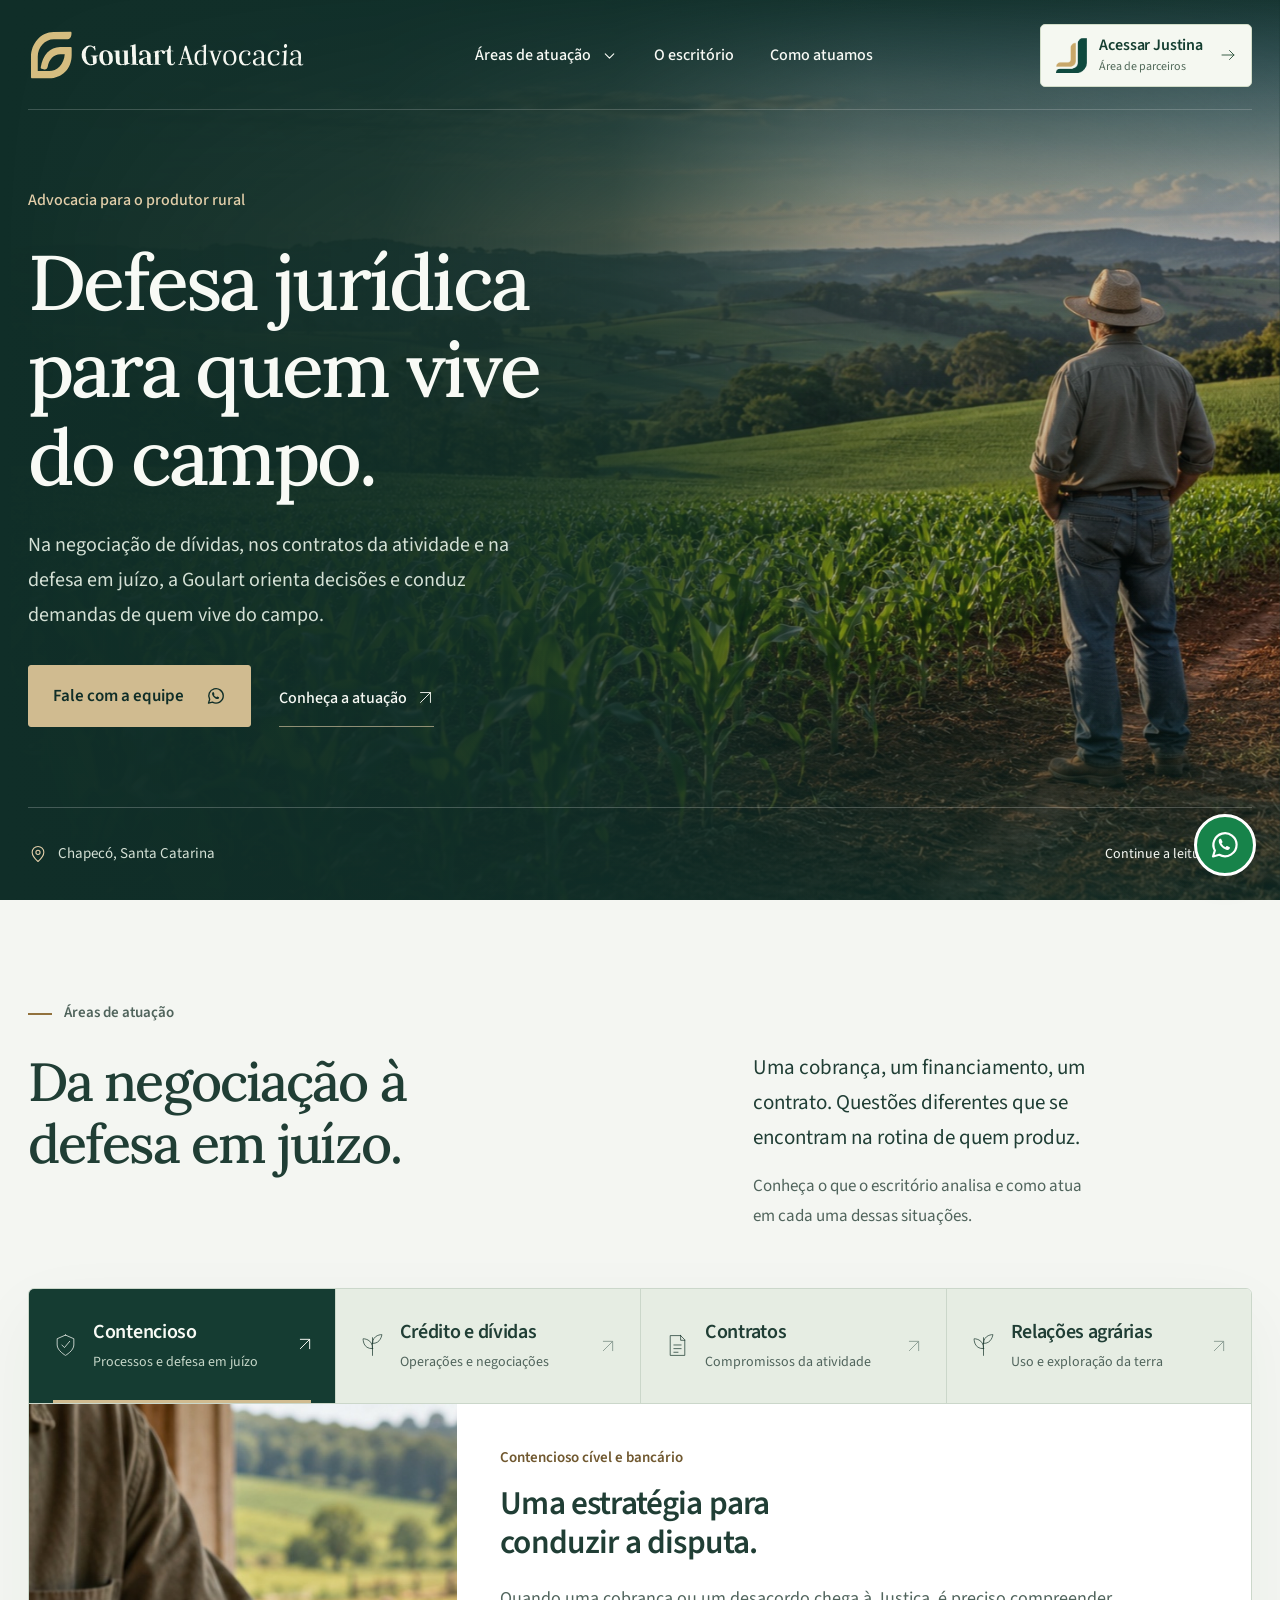
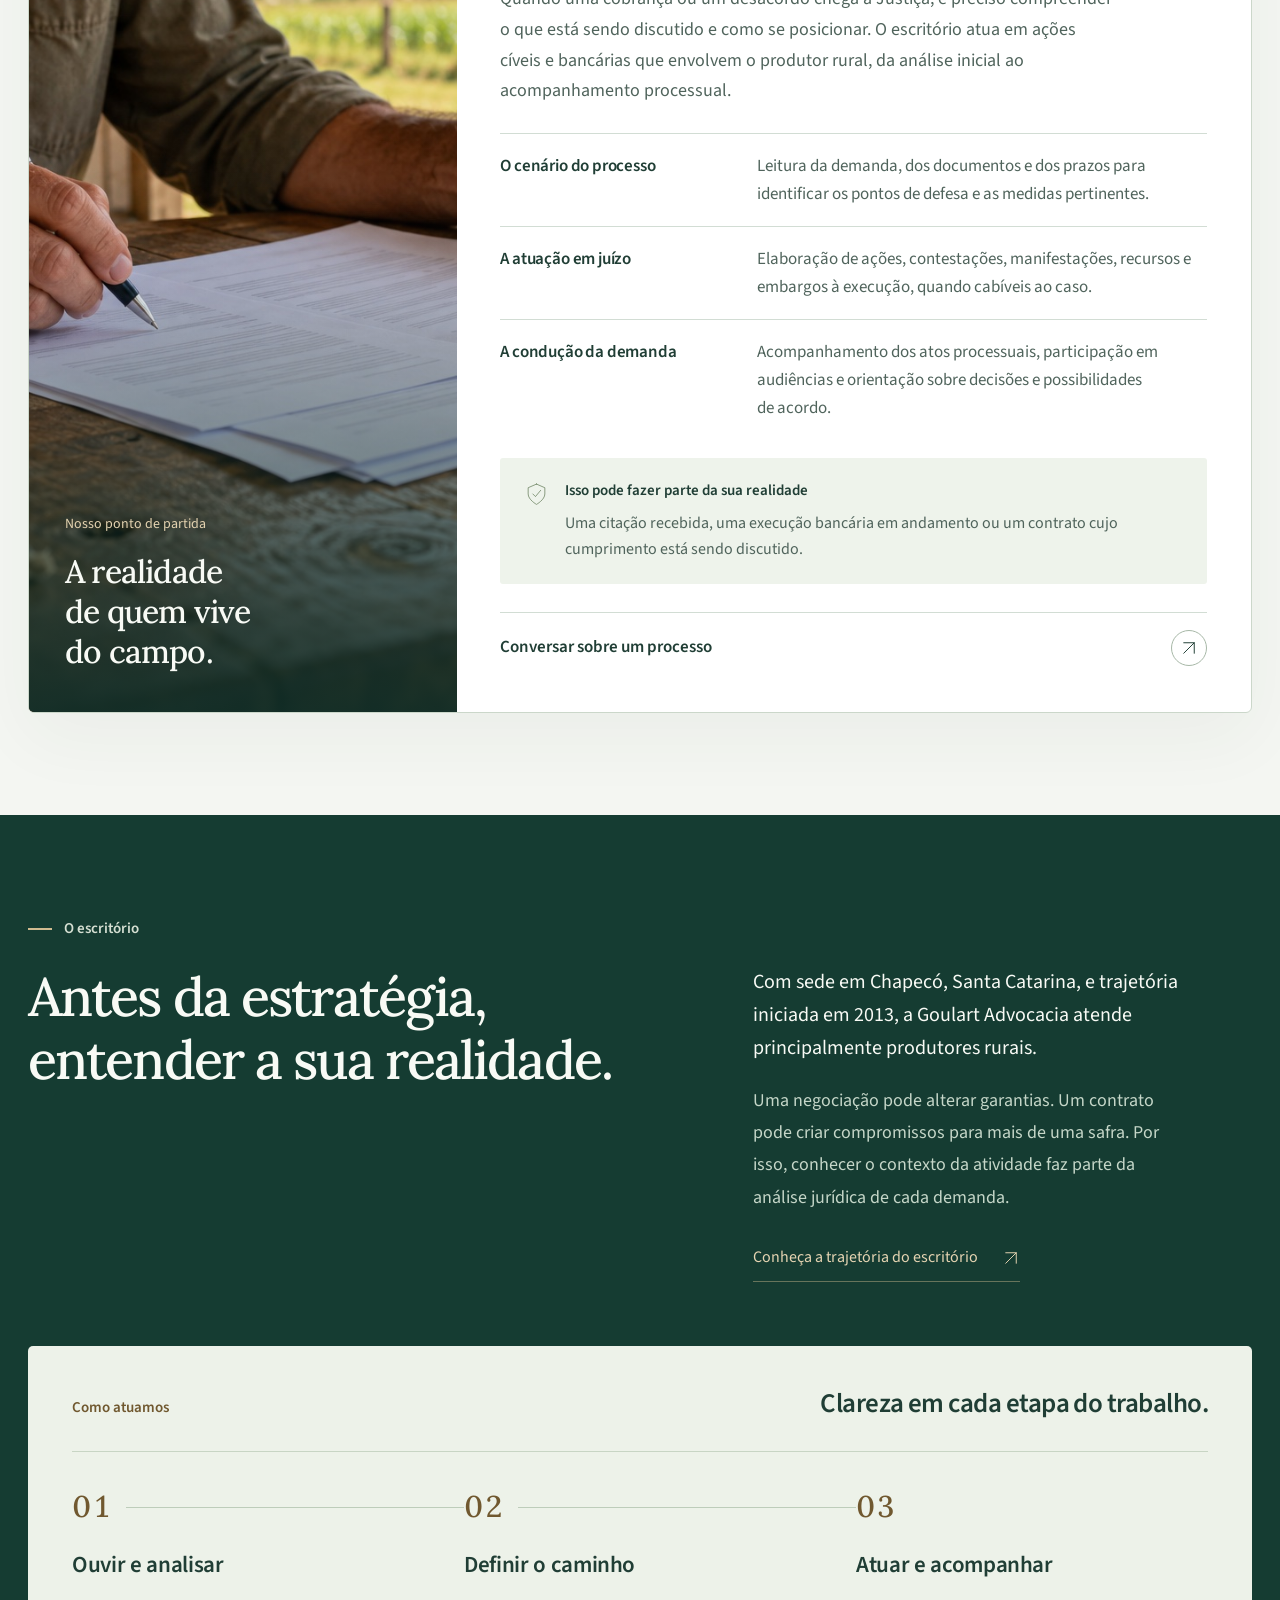
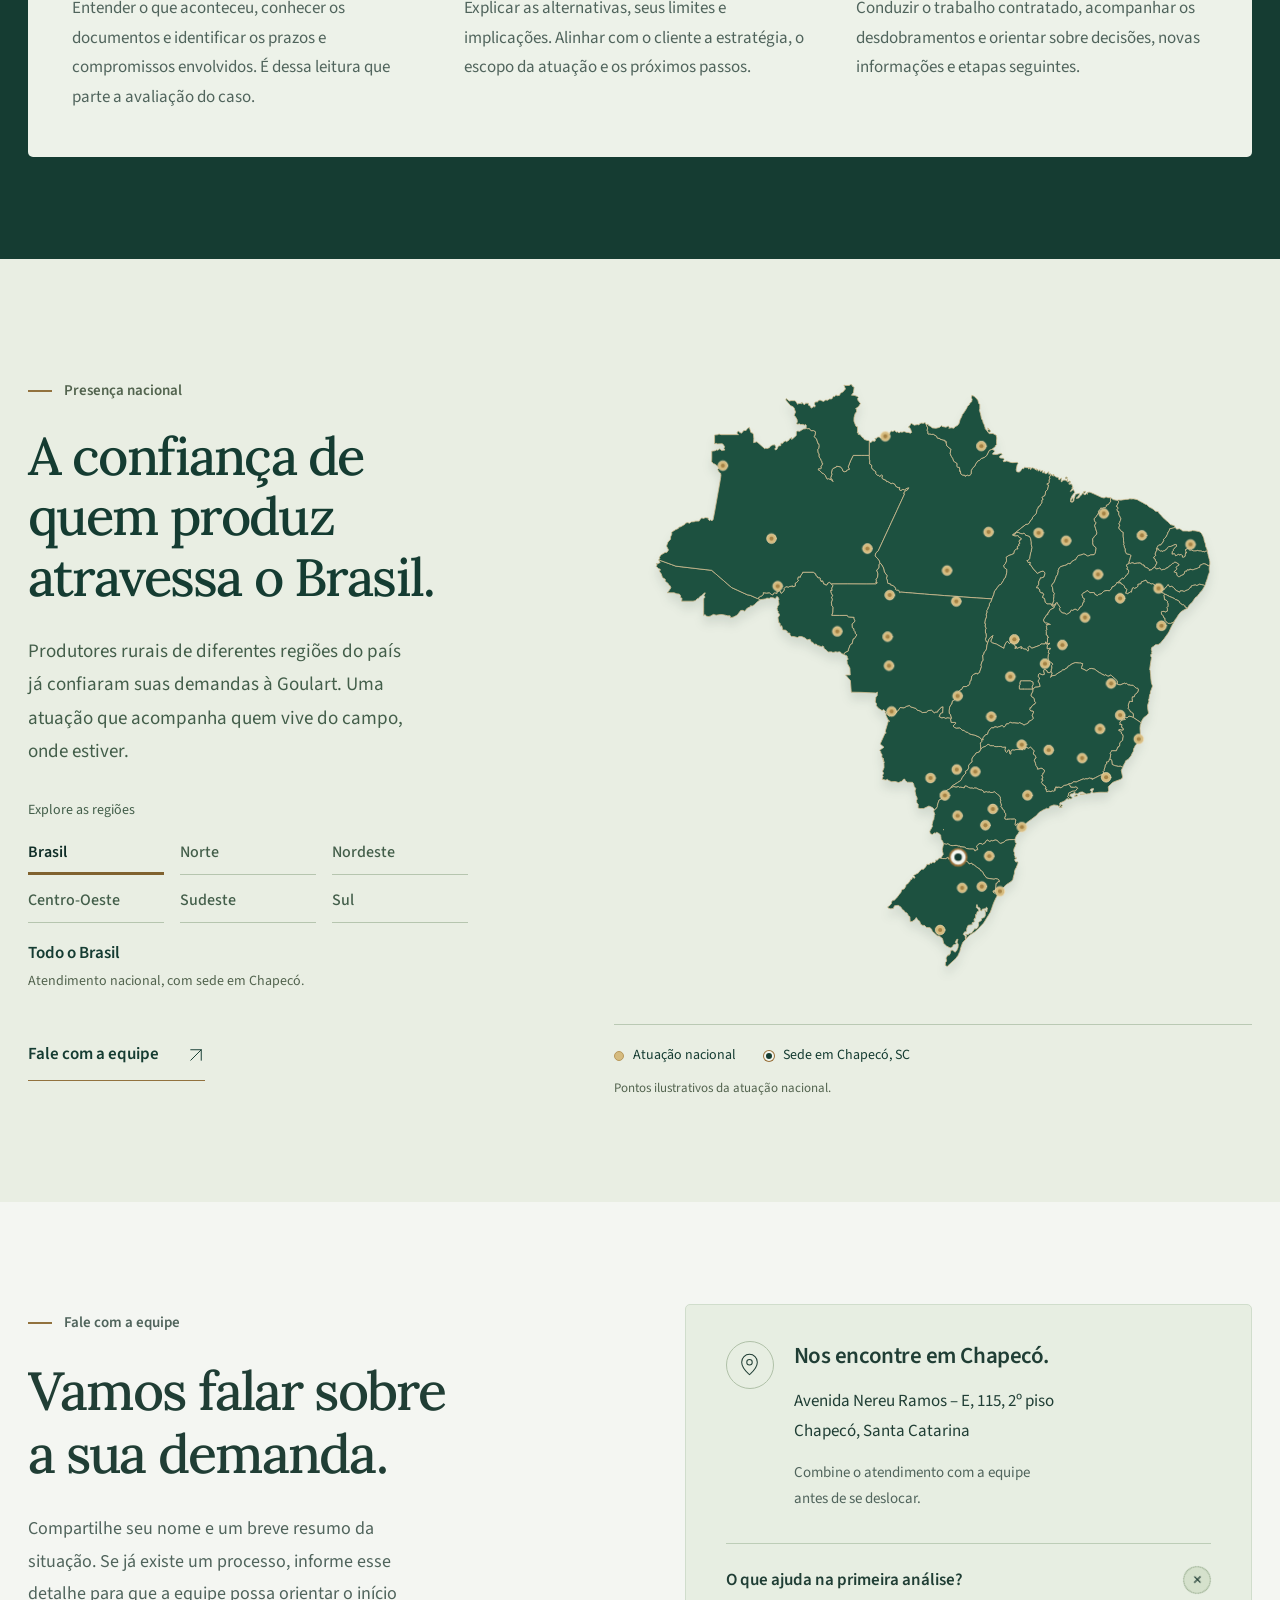
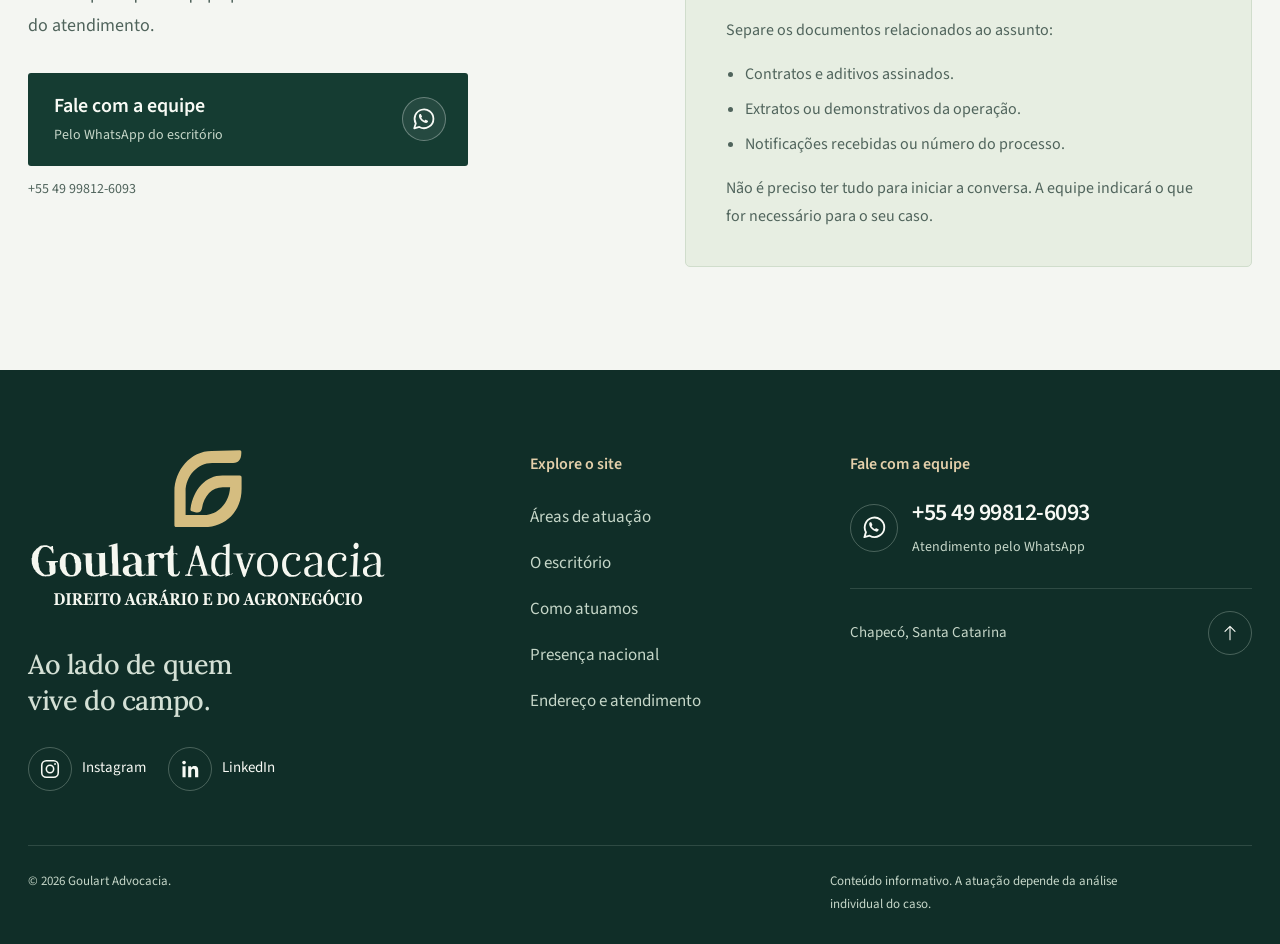
==== index.html @ af2ab2da "feat: add Goulart website, Justina access and national presence" ====
<!doctype html>
<html lang="pt-BR">
<head>
  <meta charset="UTF-8"><meta name="viewport" content="width=device-width, initial-scale=1">
  <meta name="theme-color" content="#153c32">
  <link rel="icon" type="image/svg+xml" href="assets/goulart/favicon.svg">
  <meta name="description" content="Goulart Advocacia para produtores rurais. Atuação em contencioso, crédito rural, negociações, contratos e relações agrárias. Chapecó, SC.">
  <title>Goulart | Advocacia para quem produz.</title>
  <link rel="preload" href="assets/fonts/lora-500.ttf" as="font" type="font/ttf" crossorigin>
  <link rel="preload" href="assets/fonts/source-sans-3-400.ttf" as="font" type="font/ttf" crossorigin>
  <link rel="stylesheet" href="styles.css?v=18">
  <noscript><style>
    .practice-navigation{display:none}.practice-workspace,.service-stage{display:block}.service-stage{min-height:0}.practice-visual{display:none}.service-panel[hidden]{display:block!important}.service-panel+.service-panel{border-top:1px solid #d2ddd4}.steps-track>span{transform:none}
    .header{position:absolute}.header-shell{flex-wrap:wrap;gap:14px}.menu-toggle,.nav-disclosure,.platform-access-desktop{display:none!important}.nav-fallback,.nav-platform-fallback{display:inline-flex!important}.header nav{display:flex!important;position:static!important;flex-direction:row!important;flex-wrap:wrap;gap:8px 22px;width:auto;padding:0!important;max-height:none!important;overflow:visible!important;background:transparent!important;color:inherit!important;box-shadow:none!important}.nav-services{border:0!important}.nav-services,.nav-link{width:auto!important}.nav-link,.nav-fallback,.nav-platform-fallback{min-height:36px!important;padding:6px 0!important;font-size:14px!important;border:0!important}.nav-practice,.platform-access-mobile{display:none!important}
    @media(max-width:1023px){.header nav{order:3;width:100%}.hero-content{padding-top:210px}}
  </style></noscript>
</head>
<body>
<div class="reading-progress" aria-hidden="true"></div>
<a class="skip-link" href="#conteudo">Ir para o conteúdo</a>
<svg class="svg-library" xmlns="http://www.w3.org/2000/svg" aria-hidden="true"><defs>
<symbol id="arrow" viewBox="0 0 24 24"><path d="M5 19 19 5M5 5h14v14"/></symbol>
<symbol id="leaf" viewBox="0 0 48 48"><path d="M24 43V9m0 21C5 31 6 11 6 11s19 0 18 19Zm0-10C40 21 42 3 42 3S24 3 24 20Z"/></symbol>
<symbol id="contract" viewBox="0 0 48 48"><path d="M30 5H10v38h28V13l-8-8Zm0 0v9h8M17 23h14M17 30h14M17 37h8"/></symbol>
<symbol id="shield" viewBox="0 0 48 48"><path d="m24 4 16 7v12c0 11-16 20-16 20S8 34 8 23V11l16-7Z"/><path d="m17 23 5 5 10-12"/></symbol>
<symbol id="instagram" viewBox="0 0 24 24"><rect x="3" y="3" width="18" height="18" rx="5" fill="none" stroke="currentColor" stroke-width="1.7"/><circle cx="12" cy="12" r="4" fill="none" stroke="currentColor" stroke-width="1.7"/><circle cx="17.5" cy="6.5" r="1" fill="currentColor" stroke="none"/></symbol>
<symbol id="linkedin" viewBox="0 0 24 24"><circle cx="5.5" cy="5" r="2" fill="currentColor" stroke="none"/><path fill="currentColor" stroke="none" d="M3.8 9h3.4v12H3.8ZM10 9h3.2v1.6c.8-1.2 1.9-1.9 3.7-1.9 3.3 0 4.1 2.1 4.1 5.1V21h-3.5v-6.4c0-1.6-.3-2.9-1.9-2.9-1.9 0-2.2 1.4-2.2 3V21H10Z"/></symbol>
<symbol id="whatsapp" viewBox="0 0 24 24"><path d="M20.7 11.7a8.7 8.7 0 0 1-13 7.6L3 20.6l1.4-4.5a8.7 8.7 0 1 1 16.3-4.4Z" fill="none" stroke="currentColor" stroke-width="1.65"/><path d="m8.1 7.4.7-.1c.2 0 .3.1.4.3l.9 1.9c.1.2.1.4-.1.6l-.6.7a6.6 6.6 0 0 0 3 2.8l.6-.7c.2-.2.4-.3.6-.2l1.9.9c.2.1.3.3.2.5-.2 1-.8 1.6-1.7 1.6-2.8-.1-6.6-3.6-6.7-6.5 0-.8.3-1.5.8-1.8Z" fill="currentColor" stroke="none"/></symbol>
</defs></svg>
<header class="header" id="site-header">
  <div class="header-shell">
    <a class="brand brand-navbar" href="#inicio" aria-label="Goulart Advocacia, início"><img class="brand-logo brand-logo-light" src="assets/goulart/logo-horizontal-clara.svg" alt="" width="1200" height="240" decoding="async"><img class="brand-logo brand-logo-dark" src="assets/goulart/logo-horizontal.svg" alt="" width="1200" height="240" decoding="async"></a>
    <nav id="navigation" aria-label="Menu principal">
      <div class="nav-services">
        <a class="nav-fallback" href="#atuacao">Áreas de atuação</a>
        <button class="nav-disclosure" type="button" aria-expanded="false" aria-controls="nav-practice" data-nav-section="atuacao">Áreas de atuação<svg aria-hidden="true" viewBox="0 0 20 20"><path d="m5 8 5 5 5-5"/></svg></button>
        <div class="nav-practice" id="nav-practice" hidden>
          <p class="nav-practice-intro">Qual assunto precisa de atenção?</p>
          <div class="nav-practice-links">
            <a href="#atuacao" data-nav-service="service-litigation"><svg aria-hidden="true"><use href="#shield"/></svg><span><strong>Contencioso</strong><small>Processos cíveis e bancários</small></span></a>
            <a href="#atuacao" data-nav-service="service-bank"><svg aria-hidden="true"><use href="#leaf"/></svg><span><strong>Crédito e dívidas</strong><small>Operações e negociações</small></span></a>
            <a href="#atuacao" data-nav-service="service-contracts"><svg aria-hidden="true"><use href="#contract"/></svg><span><strong>Contratos</strong><small>Compromissos da atividade</small></span></a>
            <a href="#atuacao" data-nav-service="service-land"><svg aria-hidden="true"><use href="#leaf"/></svg><span><strong>Relações agrárias</strong><small>Uso e exploração da terra</small></span></a>
          </div>
          <a class="nav-practice-all" href="#atuacao">Conheça o trabalho em cada área<svg aria-hidden="true"><use href="#arrow"/></svg></a>
        </div>
      </div>
      <a class="nav-link" href="#escritorio" data-nav-section="escritorio">O escritório</a>
      <a class="nav-link" href="#como-atuamos" data-nav-section="como-atuamos">Como atuamos</a>
      <a class="nav-platform-fallback" href="justina.html">Acessar Justina</a>
      <a class="platform-access platform-access-mobile" href="justina.html" aria-label="Acessar Justina, área de parceiros"><span class="justina-icon-viewport platform-icon" aria-hidden="true"><img src="assets/justina/icone.png" alt="" width="1254" height="1254" decoding="async"></span><span class="platform-label"><strong>Acessar Justina</strong><small>Área de parceiros</small></span><svg class="platform-arrow" aria-hidden="true" viewBox="0 0 24 24"><path d="M4 12h16m-6-6 6 6-6 6"/></svg></a>
    </nav>
    <a class="platform-access platform-access-desktop" href="justina.html" aria-label="Acessar Justina, área de parceiros"><span class="justina-icon-viewport platform-icon" aria-hidden="true"><img src="assets/justina/icone.png" alt="" width="1254" height="1254" decoding="async"></span><span class="platform-label"><strong>Acessar Justina</strong><small>Área de parceiros</small></span><svg class="platform-arrow" aria-hidden="true" viewBox="0 0 24 24"><path d="M4 12h16m-6-6 6 6-6 6"/></svg></a>
    <button class="menu-toggle" type="button" aria-label="Abrir menu" aria-expanded="false" aria-controls="navigation"><span class="menu-text">Menu</span><span class="menu-icon" aria-hidden="true"><i></i><i></i></span></button>
  </div>
  <button class="nav-backdrop" type="button" tabindex="-1" aria-label="Fechar menu" hidden></button>
</header>
<main id="conteudo">
<section class="hero" id="inicio" aria-labelledby="hero-title">
  <div class="hero-landscape">
    <img class="hero-rural-image" src="assets/produtor-rural-v1.jpg" alt="Imagem ilustrativa de um produtor diante da lavoura e das paisagens do campo" fetchpriority="high" width="1536" height="1024">
  </div>
  <div class="hero-content">
    <p class="hero-kicker">Advocacia para o produtor rural</p>
    <h1 id="hero-title"><span class="title-line"><span>Defesa jurídica</span></span>
      <span class="title-line"><span>para quem vive</span></span>
      <span class="title-line"><span>do campo.</span></span></h1>
    <p class="hero-lead">Na negociação de dívidas, nos contratos da atividade e na defesa em juízo, a Goulart orienta decisões e conduz demandas de quem vive do campo.</p>
    <div class="hero-actions">
      <a class="hero-primary" href="https://wa.me/5549998126093" target="_blank" rel="noopener noreferrer" data-whatsapp>Fale com a equipe<svg aria-hidden="true"><use href="#whatsapp"/></svg></a>
      <a class="hero-secondary" href="#atuacao">Conheça a atuação<svg aria-hidden="true"><use href="#arrow"/></svg></a>
    </div>
  </div>
  <div class="hero-footer">
    <p class="hero-location"><svg aria-hidden="true" viewBox="0 0 24 24"><path d="M19 10c0 5-7 11-7 11S5 15 5 10a7 7 0 1 1 14 0Z"/><circle cx="12" cy="10" r="2.5"/></svg>Chapecó, Santa Catarina</p>
    <a class="hero-explore" href="#atuacao"><span>Continue a leitura</span><svg aria-hidden="true" viewBox="0 0 24 24"><path d="M12 4v16m-6-6 6 6 6-6"/></svg></a>
  </div>
</section>
<section class="practice section" id="atuacao" aria-labelledby="practice-title">
  <div class="practice-heading">
    <div><p class="section-label">Áreas de atuação</p><h2 id="practice-title" tabindex="-1">Da negociação à defesa em juízo.</h2></div>
    <div class="practice-summary"><p>Uma cobrança, um financiamento, um contrato. Questões diferentes que se encontram na rotina de quem produz.</p><p>Conheça o que o escritório analisa e como atua em cada uma dessas situações.</p></div>
  </div>
  <div class="practice-dossier">
    <div class="practice-navigation" role="group" aria-label="Escolha uma área de atuação">
      <button type="button" class="practice-option is-active" data-panel="service-litigation" aria-controls="service-litigation" aria-pressed="true"><svg aria-hidden="true"><use href="#shield"/></svg><span><strong>Contencioso</strong><small>Processos e defesa em juízo</small></span><svg class="practice-option-arrow" aria-hidden="true"><use href="#arrow"/></svg></button>
      <button type="button" class="practice-option" data-panel="service-bank" aria-controls="service-bank" aria-pressed="false"><svg aria-hidden="true"><use href="#leaf"/></svg><span><strong>Crédito e dívidas</strong><small>Operações e negociações</small></span><svg class="practice-option-arrow" aria-hidden="true"><use href="#arrow"/></svg></button>
      <button type="button" class="practice-option" data-panel="service-contracts" aria-controls="service-contracts" aria-pressed="false"><svg aria-hidden="true"><use href="#contract"/></svg><span><strong>Contratos</strong><small>Compromissos da atividade</small></span><svg class="practice-option-arrow" aria-hidden="true"><use href="#arrow"/></svg></button>
      <button type="button" class="practice-option" data-panel="service-land" aria-controls="service-land" aria-pressed="false"><svg aria-hidden="true"><use href="#leaf"/></svg><span><strong>Relações agrárias</strong><small>Uso e exploração da terra</small></span><svg class="practice-option-arrow" aria-hidden="true"><use href="#arrow"/></svg></button>
    </div>
    <div class="practice-workspace">
      <figure class="practice-visual">
        <img src="assets/documentos-no-campo-v1.jpg" alt="Cena ilustrativa de um produtor analisando documentos à mesa de uma propriedade rural" loading="lazy" decoding="async" width="1536" height="1024">
        <figcaption><span>Nosso ponto de partida</span><p>A realidade de quem vive do campo.</p></figcaption>
      </figure>
      <div class="service-stage">
        <p class="sr-only" id="service-status" role="status" aria-live="polite" aria-atomic="true"></p>
        <article class="service-panel" id="service-litigation" aria-labelledby="litigation-heading">
          <div class="service-body">
            <p class="service-tag">Contencioso cível e bancário</p>
            <h3 id="litigation-heading">Uma estratégia para conduzir a disputa.</h3>
            <p class="service-intro">Quando uma cobrança ou um desacordo chega à Justiça, é preciso compreender o que está sendo discutido e como se posicionar. O escritório atua em ações cíveis e bancárias que envolvem o produtor rural, da análise inicial ao acompanhamento processual.</p>
            <dl class="service-actions">
              <div><dt>O cenário do processo</dt><dd>Leitura da demanda, dos documentos e dos prazos para identificar os pontos de defesa e as medidas pertinentes.</dd></div>
              <div><dt>A atuação em juízo</dt><dd>Elaboração de ações, contestações, manifestações, recursos e embargos à execução, quando cabíveis ao caso.</dd></div>
              <div><dt>A condução da demanda</dt><dd>Acompanhamento dos atos processuais, participação em audiências e orientação sobre decisões e possibilidades de acordo.</dd></div>
            </dl>
            <aside class="service-example"><svg aria-hidden="true"><use href="#shield"/></svg><div><h4>Isso pode fazer parte da sua realidade</h4><p>Uma citação recebida, uma execução bancária em andamento ou um contrato cujo cumprimento está sendo discutido.</p></div></aside>
            <a class="service-contact" href="#contato" data-subject="Contencioso cível e bancário"><span>Conversar sobre um processo</span><svg aria-hidden="true"><use href="#arrow"/></svg></a>
          </div>
        </article>
        <article class="service-panel" id="service-bank" aria-labelledby="bank-heading" hidden>
          <div class="service-body">
            <p class="service-tag">Crédito rural e negociações</p>
            <h3 id="bank-heading">Entender a dívida antes de assumir novos compromissos.</h3>
            <p class="service-intro">Um novo prazo ou uma nova parcela não dizem tudo sobre uma negociação. A análise de financiamentos e operações bancárias considera o contrato, os encargos, as garantias e as obrigações que continuam ou passam a existir.</p>
            <dl class="service-actions">
              <div><dt>Leitura da operação</dt><dd>Exame de contratos, aditivos, extratos e demonstrativos para compreender a origem e a evolução do compromisso.</dd></div>
              <div><dt>Condições de negociação</dt><dd>Avaliação jurídica de propostas, vencimentos, encargos e garantias antes da formalização de uma renegociação.</dd></div>
              <div><dt>Caminhos possíveis</dt><dd>Orientação sobre medidas extrajudiciais ou judiciais pertinentes, conforme as características da operação e os documentos apresentados.</dd></div>
            </dl>
            <aside class="service-example"><svg aria-hidden="true"><use href="#leaf"/></svg><div><h4>Isso pode fazer parte da sua realidade</h4><p>Um financiamento que se aproxima do vencimento ou uma proposta do banco que altera parcelas, garantias e obrigações.</p></div></aside>
            <a class="service-contact" href="#contato" data-subject="Crédito rural e negociações"><span>Conversar sobre crédito e dívidas</span><svg aria-hidden="true"><use href="#arrow"/></svg></a>
          </div>
        </article>
        <article class="service-panel" id="service-contracts" aria-labelledby="contracts-heading" hidden>
          <div class="service-body">
            <p class="service-tag">Contratos da atividade rural</p>
            <h3 id="contracts-heading">O que foi combinado precisa estar claro no papel.</h3>
            <p class="service-intro">Prazos, pagamentos e responsabilidades acompanham a atividade muito depois da assinatura. O escritório elabora e revisa contratos, apoia a negociação de condições e analisa divergências no cumprimento do que foi acordado.</p>
            <dl class="service-actions">
              <div><dt>Antes da assinatura</dt><dd>Elaboração ou revisão das cláusulas para esclarecer obrigações, condições de pagamento, garantias e consequências do descumprimento.</dd></div>
              <div><dt>Durante a relação</dt><dd>Análise de propostas de alteração e preparação de aditivos para registrar mudanças nos compromissos entre as partes.</dd></div>
              <div><dt>Quando há divergências</dt><dd>Exame do instrumento e dos registros do negócio para orientar a negociação ou a condução de um conflito contratual.</dd></div>
            </dl>
            <aside class="service-example"><svg aria-hidden="true"><use href="#contract"/></svg><div><h4>Isso pode fazer parte da sua realidade</h4><p>Um contrato a renovar, uma condição de pagamento a alterar ou um acordo que não está sendo cumprido.</p></div></aside>
            <a class="service-contact" href="#contato" data-subject="Contratos da atividade rural"><span>Conversar sobre um contrato</span><svg aria-hidden="true"><use href="#arrow"/></svg></a>
          </div>
        </article>
        <article class="service-panel" id="service-land" aria-labelledby="land-heading" hidden>
          <div class="service-body">
            <p class="service-tag">Relações agrárias</p>
            <h3 id="land-heading">Atenção ao que envolve o uso da terra.</h3>
            <p class="service-intro">As relações de uso e exploração de uma área rural envolvem mais do que a ocupação do espaço. É preciso compreender os instrumentos existentes, as responsabilidades de cada parte e as condições que organizam a continuidade ou o encerramento do acordo.</p>
            <dl class="service-actions">
              <div><dt>Os termos da relação</dt><dd>Análise dos instrumentos e documentos que definem o uso da área, os pagamentos e os compromissos assumidos.</dd></div>
              <div><dt>Renovação e mudanças</dt><dd>Orientação sobre prazos e condições ao avaliar a continuidade da relação ou a formalização de novos ajustes.</dd></div>
              <div><dt>Os pontos de conflito</dt><dd>Exame de divergências entre as partes e dos caminhos jurídicos relacionados ao cumprimento das obrigações.</dd></div>
            </dl>
            <aside class="service-example"><svg aria-hidden="true"><use href="#leaf"/></svg><div><h4>Isso pode fazer parte da sua realidade</h4><p>Uma dúvida sobre o uso da propriedade ou uma divergência nas condições de um acordo ligado à exploração da terra.</p></div></aside>
            <a class="service-contact" href="#contato" data-subject="Relações agrárias"><span>Conversar sobre uma relação agrária</span><svg aria-hidden="true"><use href="#arrow"/></svg></a>
          </div>
        </article>
      </div>
    </div>
  </div>
</section>
<section class="office section" id="escritorio" aria-labelledby="office-title">
  <div class="office-heading">
    <div class="office-identity"><p class="section-label">O escritório</p><h2 id="office-title">Antes da estratégia, entender a sua realidade.</h2></div>
    <div class="office-introduction"><p>Com sede em Chapecó, Santa Catarina, e trajetória iniciada em 2013, a Goulart Advocacia atende principalmente produtores rurais.</p><p>Uma negociação pode alterar garantias. Um contrato pode criar compromissos para mais de uma safra. Por isso, conhecer o contexto da atividade faz parte da análise jurídica de cada demanda.</p><a class="office-profile" href="https://www.linkedin.com/company/goulartadvocacia" target="_blank" rel="noopener noreferrer">Conheça a trajetória do escritório <svg aria-hidden="true"><use href="#arrow"/></svg></a></div>
  </div>
  <div class="office-process" id="como-atuamos" aria-labelledby="process-title">
    <div class="process-heading"><p>Como atuamos</p><h3 id="process-title">Clareza em cada etapa do trabalho.</h3></div>
    <div class="steps"><span class="steps-track" aria-hidden="true"><span></span></span>
      <ol class="process-list">
        <li><span class="step-number" aria-hidden="true">01</span><div><h4>Ouvir e analisar</h4><p>Entender o que aconteceu, conhecer os documentos e identificar os prazos e compromissos envolvidos. É dessa leitura que parte a avaliação do caso.</p></div></li>
        <li><span class="step-number" aria-hidden="true">02</span><div><h4>Definir o caminho</h4><p>Explicar as alternativas, seus limites e implicações. Alinhar com o cliente a estratégia, o escopo da atuação e os próximos passos.</p></div></li>
        <li><span class="step-number" aria-hidden="true">03</span><div><h4>Atuar e acompanhar</h4><p>Conduzir o trabalho contratado, acompanhar os desdobramentos e orientar sobre decisões, novas informações e etapas seguintes.</p></div></li>
      </ol>
    </div>
  </div>
</section>
<section class="reach section" id="presenca" aria-labelledby="reach-title">
  <div class="reach-layout">
    <div class="reach-copy">
      <p class="section-label">Presença nacional</p>
      <h2 id="reach-title">A confiança de quem produz atravessa o Brasil.</h2>
      <p class="reach-lead">Produtores rurais de diferentes regiões do país já confiaram suas demandas à Goulart. Uma atuação que acompanha quem vive do campo, onde estiver.</p>
      <div class="reach-explorer" hidden>
        <p class="reach-explorer-label">Explore as regiões</p>
        <div class="reach-controls" role="group" aria-label="Destacar uma região do Brasil">
          <button type="button" data-reach-region="brasil" aria-pressed="true" aria-controls="reach-map">Brasil</button>
          <button type="button" data-reach-region="norte" aria-pressed="false" aria-controls="reach-map">Norte</button>
          <button type="button" data-reach-region="nordeste" aria-pressed="false" aria-controls="reach-map">Nordeste</button>
          <button type="button" data-reach-region="centro-oeste" aria-pressed="false" aria-controls="reach-map">Centro-Oeste</button>
          <button type="button" data-reach-region="sudeste" aria-pressed="false" aria-controls="reach-map">Sudeste</button>
          <button type="button" data-reach-region="sul" aria-pressed="false" aria-controls="reach-map">Sul</button>
        </div>
        <p class="reach-selection" aria-live="polite" aria-atomic="true"><strong data-reach-name>Todo o Brasil</strong><span data-reach-detail>Atendimento nacional, com sede em Chapecó.</span></p>
      </div>
      <a class="reach-contact" href="#contato">Fale com a equipe<svg aria-hidden="true"><use href="#arrow"/></svg></a>
    </div>
    <figure class="reach-figure">
      <div class="reach-map-stage">
      <svg class="reach-map" id="reach-map" viewBox="0 0 680 700" role="img" aria-labelledby="reach-map-title reach-map-description" xmlns="http://www.w3.org/2000/svg">
        <title id="reach-map-title">Atuação nacional da Goulart Advocacia</title>
        <desc id="reach-map-description">Mapa do Brasil com divisões estaduais, pontos ilustrativos da abrangência nacional e destaque para a sede em Chapecó, Santa Catarina.</desc>
        <!-- Limites simplificados: API de Malhas Geográficas do IBGE. Pontos ilustrativos, sem dados de clientes. -->
        <g class="reach-territory">
        <g class="reach-region" data-map-region="norte">
          <path class="reach-state" data-state="RO" pathLength="1" d="M219.13,302.87 L221.23,303.44 L222.19,302.75 L223.69,303.56 L223.68,305.03 L227.12,307.85 L228.18,309.19 L231.76,308.92 L233.41,309.63 L236.74,308.71 L237.56,309.33 L240.35,308.87 L241.7,309.52 L242.29,310.59 L244.86,311.76 L246.02,309.88 L249.7,308.07 L249.95,305.96 L250.53,305.02 L251.51,302.23 L252.78,300.53 L253.78,300.41 L255.11,295.14 L256.33,294.84 L258.87,290.86 L257.25,289.38 L257.05,287.41 L255.86,286.06 L255.78,284.29 L254.06,283.23 L253.87,279.18 L256.53,276.74 L256.79,275.43 L255.85,273.91 L255.89,272.11 L249.65,271.67 L248.62,270.08 L240.47,270.11 L234.02,270.04 L232.19,270.02 L233.3,266.65 L233.53,261.34 L232.15,259.61 L231.67,255.85 L232.35,254.92 L232.83,252.79 L231.83,250.6 L233.3,249.26 L231.72,246.65 L231.2,244.63 L231.02,243.56 L232.51,243.43 L232.11,241.05 L233.42,238.42 L231.7,236.57 L229.74,234.88 L227.88,235.57 L226.88,237.55 L225.57,237.7 L224.95,236.59 L223.54,236.62 L222.58,233.4 L221.37,233.18 L221.06,234.14 L219.91,231.92 L219.99,230.48 L218.41,229.58 L217.61,230.26 L216.96,228.73 L215.55,227.9 L214.99,225.82 L212.37,224.04 L201,224.05 L200.99,224.86 L199.08,227.57 L198.44,229.48 L197.24,228.8 L196.14,229.45 L195.7,231.69 L196.45,232.92 L194.76,234.97 L193.14,235.72 L193.16,238.8 L190.61,239.59 L190.42,238.56 L186.58,239.46 L186.09,239.89 L183.13,239.42 L181.14,241.54 L181.44,243 L179.43,245.78 L178.08,246.46 L177.04,243.9 L176.16,243.66 L174.31,244.82 L173.6,244.4 L173.72,246.64 L171.38,245.95 L170,246.53 L169.24,248.23 L167.81,247.73 L165.62,245.95 L162.56,246.27 L159.01,245.85 L159.26,247.28 L157.63,249.31 L155.99,249.79 L152.97,252.13 L155.73,253.35 L161.96,252.38 L162.88,251.63 L165.44,251.99 L166.89,251.13 L169.63,251.3 L171.89,252.34 L173.55,249.86 L174.86,250.63 L175.88,252.86 L175.22,254.06 L175.88,258.28 L174.33,260.64 L174.49,261.48 L173.76,262.27 L174.13,264.72 L175.06,265.62 L174.77,267.19 L176.08,268.26 L176.45,269.99 L174.76,272.49 L175.64,277.94 L177.04,278.38 L177.15,281.75 L178.87,281.11 L179.8,285.57 L182.65,285.77 L184.78,287.2 L184.56,288.28 L186.34,288.93 L187.57,289.04 L187.57,290.9 L189.18,292.49 L191.76,292.62 L195.85,293.77 L196.99,292.5 L200.04,292.59 L203.77,294.3 L205.85,296.12 L208.99,295.41 L210.25,298.55 L211.98,298.85 L213.45,300.96 L215.47,300.56 L216.19,301.67 L219.13,302.87Z"/>
          <path class="reach-state" data-state="AC" pathLength="1" d="M148.08,249.96 L145.21,248.68 L145.2,248.68 L142.32,248.2 L135.4,245.02 L131.73,243.34 L125.3,240.39 L121.17,236.81 L116.78,233 L113.29,229.99 L107.91,225.34 L104.09,222.05 L97.16,221.25 L88.53,220.25 L84.11,219.73 L75.62,218.74 L72.24,218.34 L65.99,217.6 L61.24,215.86 L48.62,211.26 L47.66,210.91 L49.21,213.71 L46.53,215.02 L45.17,214.68 L45.89,216.28 L44.92,217.82 L47.36,220.12 L49.29,220.93 L49.13,222.47 L48.18,222.3 L48.76,223.94 L50.21,225.31 L51.65,229.67 L54.73,231.65 L54.55,233.58 L57.81,236.15 L58.89,238.22 L59.81,238.42 L60.63,240.69 L58.22,244.28 L56.54,245.92 L63.96,245.92 L66.99,247.14 L69.67,247.4 L70.99,249.15 L70.72,251.01 L72.49,251.81 L72.08,254.91 L84.17,254.91 L86.68,254.4 L88.69,252.28 L89.89,252.14 L91.84,249.79 L92.88,249.45 L96.34,246.24 L97.31,246.08 L95.91,248.9 L97.02,250.56 L95.57,252.35 L95.57,256.13 L95.58,261.42 L95.57,265.71 L95.57,270.23 L96.94,269.23 L98.52,270.81 L100.37,271.29 L102.5,270.89 L105.92,269.02 L108.9,269.84 L113.6,269.11 L116.48,269.31 L121.31,270.56 L123.77,270.52 L124.26,272.47 L126.87,271.94 L129.2,270.85 L131.44,269.58 L135.01,264.84 L137.09,264.72 L139.5,265.64 L141.56,262.71 L145.43,260.69 L145.35,259.79 L147.43,260.11 L150.07,258.43 L151.64,256.62 L155.73,253.35 L152.97,252.13 L148.08,249.96Z"/>
          <path class="reach-state" data-state="AM" pathLength="1" d="M283.45,214.43 L282.94,211.98 L280.62,209.01 L279.12,207.83 L278.41,205.9 L279.23,203.4 L281.65,201.26 L287.77,188.01 L295.46,171.4 L301.39,158.66 L302.03,157.21 L303.59,153.75 L304.23,152.39 L309.74,140.53 L308.8,140.15 L309.93,137.85 L312.73,136.41 L314.31,134.05 L312.35,134.5 L309.56,136.3 L307.86,135.75 L306.97,136.31 L305.57,136.85 L304.33,136.27 L304.53,133.82 L302.86,133.89 L300.3,132.41 L299.49,130.37 L296.84,129.08 L295.41,129.68 L291.87,127.33 L290.57,127.55 L290.01,126.16 L286.28,124.56 L285.69,123.57 L286.19,121.16 L285.17,120.06 L283.32,122.09 L281.79,120.55 L280.9,120.81 L279.21,119.01 L279.13,116.96 L275.67,114.33 L274.6,112.75 L274.76,110.17 L272.57,108.75 L272.66,104.69 L272.19,103.68 L272.18,99.55 L266.64,99.55 L264.08,99.55 L254.97,99.55 L252.12,105.35 L249.61,111.81 L250.85,114.34 L248.05,115.28 L247.47,116.62 L245.47,116.89 L244.07,116.3 L243.27,113.92 L241.48,111.77 L237.12,111.05 L236.96,111.98 L233.58,113.38 L232.42,114.88 L231.73,118.25 L232.31,119.52 L231.01,123.12 L231.16,124.53 L232.37,125.11 L233.33,127.3 L231.37,125.33 L228.46,124.32 L227.83,124.62 L226.98,124.54 L225.16,120.72 L223.53,119.14 L221.52,118.22 L219.46,115.88 L217.74,114.95 L218.09,113.78 L220.04,114.1 L221.1,113.04 L220.62,111.72 L222.58,108.37 L221.68,107.98 L221.78,106.09 L220.6,104.97 L220.51,103.56 L219.26,102.39 L218.6,100.39 L218.7,97.81 L217.61,96.83 L217.31,93.35 L218.45,91.82 L218.75,89.08 L218.32,87.15 L217.57,87.19 L215.78,81.85 L214.33,80.48 L213.29,79.55 L214.45,77.91 L214.83,74.38 L212.79,73.14 L210,73.17 L208.29,70.96 L206.19,71.06 L204.75,70.19 L204.37,71.17 L201.89,71.39 L197.86,73.87 L195.66,73.52 L194.36,74.43 L194.31,78.27 L190.38,81.89 L189.27,82.51 L189.31,80.52 L186.96,82.18 L186.4,83.37 L183.79,84.98 L182.9,84.26 L180.96,84.97 L179.9,86.72 L177.9,86.57 L177.75,89.2 L175.28,89.49 L173.56,93.13 L172.09,93.75 L171.33,92.65 L172.7,90.83 L171.41,88.32 L169.1,88.46 L166.29,90.09 L165.71,91.32 L162.9,92.3 L161.96,91.76 L160.4,92.43 L160.37,92.15 L152.26,84.99 L148.78,85.94 L149.02,81.79 L148.64,77.42 L147.74,75.67 L145.92,75.26 L144.24,69.71 L142.25,70.82 L140.77,73.03 L138.37,72.92 L135.93,75.94 L133.73,74.87 L132.93,73.62 L131.38,74.49 L131.03,75.99 L132.68,77.43 L114.09,77.46 L111.93,76.75 L110.14,77.64 L107.24,77.79 L107.23,87.28 L109.4,86.67 L109.39,87.33 L115.14,87.12 L116.28,87.75 L117.87,90.21 L117.16,92.27 L118.24,93.82 L114.71,94.27 L112.74,92.45 L110.52,94.07 L109.64,93.53 L107.58,94.61 L104.22,95.05 L104.22,102.49 L104.06,106.33 L106.08,108.51 L107.26,108.73 L110.78,111.25 L111.48,113.16 L110.55,114.81 L112.04,117.41 L113.63,118.59 L113.98,120.76 L113.51,124.42 L110.74,140.28 L107.37,159.09 L105.66,167.88 L104.24,169.46 L102.92,168.08 L101.9,169.19 L100.28,167.54 L100.51,166.23 L97.06,165.89 L95.64,166.74 L93.49,166.21 L91.89,167.64 L90.79,169.6 L85.84,169.62 L85.92,170.23 L82.29,170.44 L80.57,171.81 L78.13,171.14 L76.08,171.83 L75.59,173.02 L71.15,175.61 L69.19,176.02 L68.55,177.43 L65.8,178.66 L61.43,181.37 L61.69,183.45 L60.28,186.46 L60.31,188.83 L57.46,191.99 L55.97,196.25 L58.09,200.27 L56.53,202.81 L54.39,203.07 L50.05,205.61 L48.37,208.34 L48.79,209.56 L47.66,210.91 L48.62,211.26 L61.24,215.86 L65.99,217.6 L72.24,218.34 L75.62,218.74 L84.11,219.73 L88.53,220.25 L97.16,221.25 L104.09,222.05 L107.91,225.34 L113.29,229.99 L116.78,233 L121.17,236.81 L125.3,240.39 L131.73,243.34 L135.4,245.02 L142.32,248.2 L145.2,248.68 L145.21,248.68 L148.08,249.96 L152.97,252.13 L155.99,249.79 L157.63,249.31 L159.26,247.28 L159.01,245.85 L162.56,246.27 L165.62,245.95 L167.81,247.73 L169.24,248.23 L170,246.53 L171.38,245.95 L173.72,246.64 L173.6,244.4 L174.31,244.82 L176.16,243.66 L177.04,243.9 L178.08,246.46 L179.43,245.78 L181.44,243 L181.14,241.54 L183.13,239.42 L186.09,239.89 L186.58,239.46 L190.42,238.56 L190.61,239.59 L193.16,238.8 L193.14,235.72 L194.76,234.97 L196.45,232.92 L195.7,231.69 L196.14,229.45 L197.24,228.8 L198.44,229.48 L199.08,227.57 L200.99,224.86 L201,224.05 L212.37,224.04 L214.99,225.82 L215.55,227.9 L216.96,228.73 L217.61,230.26 L218.41,229.58 L219.99,230.48 L219.91,231.92 L221.06,234.14 L221.37,233.18 L222.58,233.4 L223.54,236.62 L224.95,236.59 L225.57,237.7 L226.88,237.55 L227.88,235.57 L229.74,234.88 L231.7,236.57 L249.22,236.54 L268.69,236.64 L279.01,236.57 L280.72,235.25 L279.08,235.12 L279.8,233.46 L279.38,231.86 L280.93,229.33 L281.36,225.76 L279.97,221.79 L281.24,220.94 L282.62,218.65 L282.46,216.18 L283.6,214.62 L283.45,214.43Z"/>
          <path class="reach-state" data-state="RR" pathLength="1" d="M192.52,50.93 L193.52,53.22 L192,56.94 L193.12,57.92 L195.07,61.14 L195.5,63.61 L194.37,65.78 L195.9,66.26 L197.62,65.9 L198.88,66.7 L201.27,66.5 L203.34,67.33 L204.11,66.54 L205,67.62 L204.75,70.19 L206.19,71.06 L208.29,70.96 L210,73.17 L212.79,73.14 L214.83,74.38 L214.45,77.91 L213.29,79.55 L214.33,80.48 L215.78,81.85 L217.57,87.19 L218.32,87.15 L218.75,89.08 L218.45,91.82 L217.31,93.35 L217.61,96.83 L218.7,97.81 L218.6,100.39 L219.26,102.39 L220.51,103.56 L220.6,104.97 L221.78,106.09 L221.68,107.98 L222.58,108.37 L220.62,111.72 L221.1,113.04 L220.04,114.1 L218.09,113.78 L217.74,114.95 L219.46,115.88 L221.52,118.22 L223.53,119.14 L225.16,120.72 L226.98,124.54 L227.83,124.62 L228.46,124.32 L231.37,125.33 L233.33,127.3 L232.37,125.11 L231.16,124.53 L231.01,123.12 L232.31,119.52 L231.73,118.25 L232.42,114.88 L233.58,113.38 L236.96,111.98 L237.12,111.05 L241.48,111.77 L243.27,113.92 L244.07,116.3 L245.47,116.89 L247.47,116.62 L248.05,115.28 L250.85,114.34 L249.61,111.81 L252.12,105.35 L254.97,99.55 L264.08,99.55 L266.64,99.55 L272.18,99.55 L272.18,85.02 L271.76,83.66 L269.88,83.59 L266.79,82.61 L265.64,80.71 L264.39,80.14 L262.57,77.66 L260.21,77.06 L260.63,75.47 L259.37,75.62 L259.55,73.39 L259.46,68.97 L257.89,68.55 L255.72,63.14 L255.78,59.38 L256.93,55.11 L258.46,52.97 L258.48,50.62 L257.46,49.8 L260.63,47.52 L262.68,44.36 L259.93,40.77 L259.58,38.89 L260.42,37.98 L259.52,36.82 L255.97,35.53 L253.11,35.4 L255.16,32.56 L255.97,26.98 L254.1,25.98 L253.51,24.36 L252.34,24 L250.6,25 L246.85,25.12 L245.04,24.65 L246.75,28.78 L245.72,29.86 L244.23,31.83 L241.27,33.32 L240.51,35.43 L238.23,35.92 L236.42,35.07 L235.19,36.89 L233.73,36.59 L232.83,38.36 L232.02,39.43 L229.37,39.34 L228.15,40.69 L225.52,40.58 L223.26,42.08 L219.55,40.53 L217.1,41.58 L217.39,42.5 L214.33,42.62 L213.54,44.83 L214.44,46.17 L214.14,48.16 L213.22,47.25 L210.57,49.11 L209.13,47.85 L209.44,46.97 L207.28,46.06 L207.27,43.95 L203.55,43.89 L204.15,44.55 L202.66,45.53 L200.16,42.93 L199.6,44.67 L198.96,44.12 L196.41,44.34 L195.81,45.21 L193.66,41.93 L192.71,41.27 L188.79,41.19 L186.85,41.69 L183.54,38.89 L183.09,40.58 L188.09,46.49 L190.94,47.75 L192.34,49.58 L192.52,50.93Z"/>
          <path class="reach-state" data-state="PA" pathLength="1" d="M433.36,177.58 L435.41,175.97 L435.91,175.57 L439.06,173.1 L441.11,173.01 L442.09,172.28 L444.7,168.16 L445.76,167.53 L446.13,165.46 L450.02,161.73 L450.9,157.85 L450.78,157.24 L452.13,155.92 L452.2,154.42 L454.18,153.28 L454.84,151.39 L456.23,150.15 L456.16,147.12 L457.54,146.4 L456.33,144.72 L457.29,143.29 L458.78,142.95 L459.85,140.75 L459.8,139.88 L460.15,137.78 L462.15,135.98 L462.45,134.39 L463.05,132.37 L463.24,131.1 L461.75,130.73 L461.67,129.75 L463.24,129.54 L463.99,127.96 L463.77,125.77 L464.86,123.66 L463.98,122.83 L464.85,121.62 L465.46,120.18 L464.99,118.89 L463.5,119.78 L463.29,116.86 L461.34,118.91 L459.35,118.96 L458.95,116.66 L458.42,117.87 L456.83,118.12 L456.94,115.58 L454.43,116.63 L453.83,114.77 L452.22,116.46 L451.5,114.24 L450.4,115.49 L449.97,113.67 L448.94,115 L448.72,113.65 L447.41,113.28 L445.54,112.63 L444.94,113.42 L444.21,112.44 L444.1,114.65 L442.47,112.2 L442.2,114.03 L441.84,114.16 L441.83,112.59 L439.97,112.65 L437.54,112.05 L436.64,113.85 L435.52,113.45 L434.16,114.88 L433.71,115.82 L431.87,117.37 L430.12,117.16 L429.14,116.68 L428.67,114.83 L429.65,109.73 L430.65,108.08 L429.84,106.94 L425.09,107.28 L422.47,106.98 L418.75,105.48 L415.47,106.4 L414.63,105.42 L415.83,103.91 L415.25,102.58 L411.71,102.39 L410.69,101.25 L411.69,99.88 L413.87,98.48 L412.6,97.24 L407.84,98.66 L403.64,98.39 L403.57,97.53 L405.62,95.47 L405.08,93.94 L402.76,93.03 L399.99,94.13 L397.14,99.76 L396.46,100.37 L394.97,101.55 L391.49,102.89 L389.32,104.99 L387.97,105.28 L385.87,108.03 L384.59,110.65 L382.14,113.31 L380.81,115.5 L380.56,119.53 L379.38,120.7 L377.74,121.09 L376.56,120.48 L374.37,121.82 L374.23,120.78 L371.03,120.33 L369.72,119.38 L369.18,116.02 L368.35,116.42 L368.55,114.23 L367.98,112.17 L366.4,112.33 L365.57,111 L365.74,108.25 L362,105.66 L361.23,103.02 L359.56,100.58 L358.34,97.77 L358.76,94.48 L359.39,93.28 L354.78,89.52 L354.07,86.44 L354.45,84.92 L353.07,85.27 L352.95,83.6 L347.61,82.31 L347.49,81.6 L344.58,81.04 L344.07,79.3 L340.23,76.95 L338.45,77.2 L336.85,76.63 L334.7,76.77 L334.53,73.78 L333.7,72.79 L334.43,70.34 L332.78,66.85 L331.55,64.59 L329.3,65.46 L328.25,64.95 L326.03,65.62 L325.05,67.08 L323.33,66.71 L320.2,67.31 L320.04,67.33 L316.78,65.35 L315.03,68.34 L313.7,69.38 L315.15,69.95 L316.29,72.05 L317.24,75.07 L315.81,75.93 L313.49,75.03 L312.16,75.2 L309.21,74.11 L307.06,74.8 L304.93,74.5 L303.92,75.58 L301.94,74.44 L300.72,74.78 L299.42,72.99 L296.92,74.16 L296.15,73.42 L294.2,74.8 L293.94,76.3 L292.04,78.05 L288.8,77.51 L288.72,78.1 L285.82,78.53 L285.61,80.88 L283.72,80.94 L283.25,80.01 L280.89,79.89 L280.07,81.2 L278.01,81.48 L278.77,82.86 L278.19,84.42 L274.97,84.09 L274.75,85.16 L273.24,85.87 L272.18,85.02 L272.18,99.55 L272.19,103.68 L272.66,104.69 L272.57,108.75 L274.76,110.17 L274.6,112.75 L275.67,114.33 L279.13,116.96 L279.21,119.01 L280.9,120.81 L281.79,120.55 L283.32,122.09 L285.17,120.06 L286.19,121.16 L285.69,123.57 L286.28,124.56 L290.01,126.16 L290.57,127.55 L291.87,127.33 L295.41,129.68 L296.84,129.08 L299.49,130.37 L300.3,132.41 L302.86,133.89 L304.53,133.82 L304.33,136.27 L305.57,136.85 L306.97,136.31 L307.86,135.75 L309.56,136.3 L312.35,134.5 L314.31,134.05 L312.73,136.41 L309.93,137.85 L308.8,140.15 L309.74,140.53 L304.23,152.39 L303.59,153.75 L302.03,157.21 L301.39,158.66 L295.46,171.4 L287.77,188.01 L281.65,201.26 L279.23,203.4 L278.41,205.9 L279.12,207.83 L280.62,209.01 L282.94,211.98 L283.45,214.43 L283.6,214.62 L284.75,215.22 L287.23,219.51 L288.2,223.83 L291.07,227.76 L290.39,230.6 L291.19,232.43 L291.8,235.93 L294.44,236.48 L294.46,237.49 L297.66,238.43 L300.14,241.14 L299.83,242.42 L300.8,243.21 L303.44,243.4 L304.43,245.84 L305.67,245.25 L311.69,245.76 L313.44,245.9 L317.8,246.27 L330.92,247.35 L336.68,247.82 L344.31,248.37 L352.11,248.97 L358.97,249.49 L366.72,250.06 L372.18,250.44 L386.52,251.44 L393.43,251.86 L402.78,252.48 L404.8,247.77 L405.6,244.06 L406.67,243.17 L408.24,240.88 L408.41,240.61 L410.92,237.45 L412.31,237.19 L413.97,234.67 L415.21,232.71 L415.97,230.78 L416.96,230.19 L417.9,227.51 L418.59,224.55 L418.71,222.23 L418.81,221.24 L416.08,219.18 L415.79,218.56 L415.54,216.76 L417.25,214.75 L418.42,212.2 L418.31,211.19 L418.32,209.84 L418.08,208.09 L419.98,206.84 L420.67,206.32 L423.44,205.41 L426.26,204.12 L426.75,201.5 L426.86,201.31 L428.76,199.37 L430.63,199.28 L429.73,197.11 L430.4,196.28 L431.96,195.54 L431.25,194.12 L432.79,193.26 L431.9,191.59 L432.14,189.92 L433.7,189.65 L434.21,188.04 L431.35,186.44 L430.67,185.02 L429.64,185.1 L427.31,185.32 L424.92,184.21 L429.49,180.62 L433.09,177.79 L433.36,177.58Z"/>
          <path class="reach-state" data-state="AP" pathLength="1" d="M395.87,71.22 L394.21,65.87 L393.71,65.66 L392.8,62.14 L391.8,60.77 L390.61,55.09 L389.46,51.51 L389.87,49.87 L389.89,44.96 L388.84,44.52 L387.85,40.95 L386.84,39.44 L383.79,36.62 L381.5,35.53 L380.91,38.2 L381.72,39.81 L381.22,42.41 L379.32,43.76 L379.08,44.93 L376.46,47.67 L376.21,48.85 L372.53,54.68 L370.73,56.4 L371.12,57.1 L368.85,61.6 L367.73,65.55 L366.09,67.75 L363.36,69 L362.42,70.55 L359.71,70.18 L356.78,70.58 L357.53,69.43 L356.11,68.16 L353.86,69.52 L349.7,68.67 L349.43,67.68 L346.79,69.73 L343.07,70.69 L339.34,70.22 L336.86,68.3 L335.49,67.94 L334.71,66.28 L332.78,66.85 L334.43,70.34 L333.7,72.79 L334.53,73.78 L334.7,76.77 L336.85,76.63 L338.45,77.2 L340.23,76.95 L344.07,79.3 L344.58,81.04 L347.49,81.6 L347.61,82.31 L352.95,83.6 L353.07,85.27 L354.45,84.92 L354.07,86.44 L354.78,89.52 L359.39,93.28 L358.76,94.48 L358.34,97.77 L359.56,100.58 L361.23,103.02 L362,105.66 L365.74,108.25 L365.57,111 L366.4,112.33 L367.98,112.17 L368.55,114.23 L368.35,116.42 L369.18,116.02 L369.72,119.38 L371.03,120.33 L374.23,120.78 L374.37,121.82 L376.56,120.48 L377.74,121.09 L379.38,120.7 L380.56,119.53 L380.81,115.5 L382.14,113.31 L384.59,110.65 L385.87,108.03 L387.97,105.28 L389.32,104.99 L391.49,102.89 L394.97,101.55 L396.46,100.37 L397.14,99.76 L399.99,94.13 L402.76,93.03 L406.34,90.34 L406.33,89.37 L407.83,88.25 L407.65,84.83 L407.95,80.92 L407.36,78.09 L403.78,76.23 L399.79,76.33 L395.87,71.22ZM398.51,70.6 L398.52,71.88 L399.8,71.6 L398.51,70.6ZM399.39,71.74 L398.32,73.31 L399.32,75.07 L401.39,74.18 L400.73,72.52 L399.39,71.74Z"/>
          <path class="reach-state" data-state="TO" pathLength="1" d="M444.87,200.46 L445.62,197.85 L444.88,195.09 L444.74,194.24 L444.76,191.89 L444.69,191.5 L444.17,188.57 L444.13,188.33 L442.92,185.93 L441.11,185.21 L438.89,184.77 L438.3,183.54 L437.24,182.55 L436.07,182.53 L435.25,183.03 L433.51,182.81 L432.9,182.49 L430.81,181.47 L428.96,181.86 L427.84,182.41 L427.16,184.02 L424.92,184.21 L427.31,185.32 L429.64,185.1 L430.67,185.02 L431.35,186.44 L434.21,188.04 L433.7,189.65 L432.14,189.92 L431.9,191.59 L432.79,193.26 L431.25,194.12 L431.96,195.54 L430.4,196.28 L429.73,197.11 L430.63,199.28 L428.76,199.37 L426.86,201.31 L426.75,201.5 L426.26,204.12 L423.44,205.41 L420.67,206.32 L419.98,206.84 L418.08,208.09 L418.32,209.84 L418.31,211.19 L418.42,212.2 L417.25,214.75 L415.54,216.76 L415.79,218.56 L416.08,219.18 L418.81,221.24 L418.71,222.23 L418.59,224.55 L417.9,227.51 L416.96,230.19 L415.97,230.78 L415.21,232.71 L413.97,234.67 L412.31,237.19 L410.92,237.45 L408.41,240.61 L408.24,240.88 L406.67,243.17 L405.6,244.06 L404.8,247.77 L402.78,252.48 L401.61,255.45 L400.17,257.29 L399.87,260.34 L399.03,261.11 L398.01,264.24 L397.08,265.01 L397.08,265.03 L397.57,266.44 L396.64,269.19 L396.99,271.27 L395.63,275.04 L395.04,278.59 L396.08,279.16 L395.36,281.41 L396.54,283.83 L395.89,285.46 L395.91,288.94 L396.47,289.04 L396.78,292.62 L395.87,295.6 L396.79,298.24 L398.47,298.88 L399.63,295.62 L401.57,293.19 L404.03,291.7 L402.93,293.03 L403.26,294.29 L402.48,294.81 L401.49,297.81 L403.38,299.39 L407.54,300.65 L415.68,305.24 L415.88,303.44 L417.65,299.24 L419.46,297.79 L421.59,300.38 L423.04,298.2 L423.19,297.99 L426.58,301.2 L427.62,302.95 L427.56,305.88 L428.52,303.18 L429.38,305.37 L434.13,303.39 L433.73,305.68 L435.17,304.73 L436.79,305.9 L439.33,306.12 L441.12,308.28 L441.98,306.73 L441.34,304.41 L442.79,302.84 L445.44,305.09 L453.54,302.08 L455.11,300.56 L456.85,300.57 L459.57,300.59 L459.7,300.04 L460.12,298.29 L460.93,300.89 L464.72,299.76 L461.48,300.33 L462.16,297.38 L461.95,294.48 L463.43,293.37 L463.43,293.37 L462.4,293.41 L462.05,291.41 L460.82,290.99 L460.83,287.14 L460.56,286.35 L461.71,284.7 L460.68,283.5 L461.33,282.73 L460.72,281.73 L461.78,280.78 L460.97,279.92 L464.24,279.82 L465.2,279.82 L464.72,279.54 L461.14,278.01 L459.8,278.23 L457.99,275.94 L458.09,274.31 L461.27,269.3 L462.39,269.23 L462.49,267.35 L463.31,267.17 L464.5,264.41 L469.13,261.89 L469.46,259.86 L470.95,258.87 L470.58,257.29 L470.27,258.58 L467.97,258.96 L467.76,260.59 L466.23,258.75 L466.07,257.72 L463.48,257.71 L461.53,257.72 L459.71,256.1 L459.26,253.45 L458.69,251.82 L456.71,250.94 L457.5,248.6 L458.3,248.19 L456.89,245.92 L455.06,245.95 L453.66,244.1 L454.07,242.87 L452.47,241.7 L452.26,240.61 L450.32,240.62 L450.78,239.65 L452.59,237.46 L452.81,233.44 L453.67,232.54 L454.63,230.01 L455.47,230.24 L458.22,229.24 L459.4,225.52 L458.87,224 L457.25,222.78 L454.27,223.67 L451.13,225.31 L448.49,222.01 L447.64,221.5 L444.88,217.53 L443.78,215.88 L442.45,215.9 L444.15,214.33 L443.18,213.25 L441.56,213.81 L441.05,212.94 L440.13,211.68 L441.41,211.52 L443.12,209.47 L443.52,206.8 L443.88,204.62 L444.35,202.87 L444.95,201.59 L444.87,200.46Z"/>
        </g>
        <g class="reach-region" data-map-region="nordeste">
          <path class="reach-state" data-state="MA" pathLength="1" d="M435.91,175.57 L435.41,175.97 L433.36,177.58 L433.09,177.79 L429.49,180.62 L424.92,184.21 L427.16,184.02 L427.84,182.41 L428.96,181.86 L430.81,181.47 L432.9,182.49 L433.51,182.81 L435.25,183.03 L436.07,182.53 L437.24,182.55 L438.3,183.54 L438.89,184.77 L441.11,185.21 L442.92,185.93 L444.13,188.33 L444.17,188.57 L444.69,191.5 L444.76,191.89 L444.74,194.24 L444.88,195.09 L445.62,197.85 L444.87,200.46 L444.95,201.59 L444.35,202.87 L443.88,204.62 L443.52,206.8 L443.12,209.47 L441.41,211.52 L440.13,211.68 L441.05,212.94 L441.56,213.81 L443.18,213.25 L444.15,214.33 L442.45,215.9 L443.78,215.88 L444.88,217.53 L447.64,221.5 L448.49,222.01 L451.13,225.31 L454.27,223.67 L457.25,222.78 L458.87,224 L459.4,225.52 L458.22,229.24 L455.47,230.24 L454.63,230.01 L453.67,232.54 L452.81,233.44 L452.59,237.46 L450.78,239.65 L450.32,240.62 L452.26,240.61 L452.47,241.7 L454.07,242.87 L453.66,244.1 L455.06,245.95 L456.89,245.92 L458.3,248.19 L457.5,248.6 L456.71,250.94 L458.69,251.82 L459.26,253.45 L459.71,256.1 L461.53,257.72 L463.48,257.71 L466.07,257.72 L466.23,258.75 L467.23,258.87 L468.79,253.99 L468.44,252.95 L468.98,250.02 L468.8,248.23 L469.57,247.01 L468.02,244.87 L467.38,240.22 L466.49,238.53 L467.35,236.39 L468.82,235.31 L470.84,230.31 L471.49,228.22 L472.69,226.8 L473.64,222.7 L473.37,222.31 L474.62,219.39 L476.35,218.05 L480.19,216.84 L481.64,216.54 L481.7,216.52 L484.23,214.71 L486.14,215.23 L488.03,212.69 L490.73,211.05 L491.83,211.02 L492.39,210.1 L492.79,209.23 L494.79,206.27 L497.59,205.75 L500.25,204.72 L502,204.96 L504.25,206.51 L504.76,206.88 L505.71,206.7 L507.87,205.69 L511.71,205.41 L512.88,203.88 L513.32,201.7 L513.91,198.27 L511.93,196.16 L510.87,195.6 L510.15,192.69 L510.47,192.01 L510.18,188.23 L511.54,187.13 L512.08,185.79 L514.38,183.74 L514.63,181.79 L513.27,177.33 L513.22,177.23 L512.31,174.2 L513.86,171.34 L512.38,169.64 L512.14,169.26 L511.81,167.15 L512.47,166.34 L513.77,165.02 L514.76,163.5 L515.8,162.07 L516.55,160.67 L516.37,159.2 L517.13,158.26 L517.38,157.94 L518.19,157.17 L519.19,155.45 L519.58,156.02 L520.64,155.89 L522.56,155.43 L523.63,155.23 L524.77,153.95 L524.81,152.75 L526.88,152.08 L526.97,151.98 L528.64,149.64 L529.73,148.13 L529.16,147.45 L529.29,145.07 L529.57,144.65 L526.02,144.65 L525.59,144.01 L523.32,144.08 L522.7,145.07 L519.32,144.25 L517.01,143.08 L511.38,140.53 L508.03,139.06 L506.91,138.75 L505.91,138.81 L504.33,139.46 L504.65,140.98 L503.51,140.01 L502.89,141.28 L501.11,141.41 L500.44,140.21 L501.9,139.7 L502.65,137.91 L500.75,138.04 L500.13,139.96 L498.98,139.93 L498.8,141.34 L497.58,142.11 L495.36,144.86 L494.31,145.23 L492.54,145.11 L493.9,144.23 L495.15,142.31 L496,142.04 L495.76,140.67 L496.06,139.77 L493.93,140.55 L493.78,140.6 L493.22,140.79 L491.96,141 L490.37,145.7 L490.14,147.88 L489.08,149.12 L488.29,149.41 L487.63,149.34 L486.56,148.92 L486.72,147.11 L486.75,145.79 L488.18,142.64 L491.15,138.78 L489.58,135.83 L486.84,138.12 L486.34,137.88 L489.05,134.03 L487.84,134.09 L489.28,133.47 L488.23,131.97 L488.5,130.97 L487.28,130.08 L485.1,130.38 L485.98,129.5 L484.5,129.19 L486.96,127.87 L485.65,126.97 L483.68,127.88 L483.14,127.68 L483.58,124.78 L482.19,127.02 L481.36,125.9 L478.53,125.93 L477.44,127.6 L476.6,127.58 L476.83,123.6 L474.32,125.81 L473.73,123.22 L472.28,122.72 L471.09,122.7 L469.71,121.48 L469.6,121.4 L469.48,121.33 L468.73,121.79 L468.62,119.38 L467.11,121.63 L466.5,119.38 L464.85,121.62 L463.98,122.83 L464.86,123.66 L463.77,125.77 L463.99,127.96 L463.24,129.54 L461.67,129.75 L461.75,130.73 L463.24,131.1 L463.05,132.37 L462.45,134.39 L462.15,135.98 L460.15,137.78 L459.8,139.88 L459.85,140.75 L458.78,142.95 L457.29,143.29 L456.33,144.72 L457.54,146.4 L456.16,147.12 L456.23,150.15 L454.84,151.39 L454.18,153.28 L452.2,154.42 L452.13,155.92 L450.78,157.24 L450.9,157.85 L450.02,161.73 L446.13,165.46 L445.76,167.53 L444.7,168.16 L442.09,172.28 L441.11,173.01 L439.06,173.1 L435.91,175.57ZM489.29,144.6 L487.71,145.93 L486.93,148.44 L488.09,149.07 L489.33,148.09 L489.29,144.6ZM481.99,122.67 L481.05,123.37 L481.65,124.63 L483.49,123.53 L481.99,122.67Z"/>
          <path class="reach-state" data-state="PI" pathLength="1" d="M545.28,228.12 L547.7,225.99 L548.12,224.87 L548.12,224.87 L548.35,224.37 L548.6,223.83 L548.43,221.65 L546.65,220.79 L547.43,219.22 L546.02,216.52 L546.97,215.8 L548.53,215.18 L548.9,214.05 L549.17,212.42 L549.87,210.41 L550.39,208.24 L551.21,206.23 L549.61,205.16 L546.1,204.3 L545.7,203.15 L544.9,201.64 L545.06,199.23 L543.96,197.45 L543.87,195.65 L543.14,194.76 L543.63,193.65 L543.09,190.51 L543.12,188.64 L542.8,186.38 L542.68,185.56 L542.8,181.52 L540.52,180.3 L539.9,179.29 L537.97,176.96 L538.22,176.05 L539.09,173.87 L538.12,172.48 L539.06,170.88 L539.48,169.36 L539.93,168.71 L540.24,166.56 L540.25,166.54 L539.63,165.64 L538.98,164.09 L538.28,163.34 L538.03,162.25 L538.13,159.48 L536.7,159.05 L536.2,157.2 L537.17,156.15 L536.85,154.55 L535.49,154 L536.87,151.44 L537.8,149.54 L537.64,148.28 L536.87,147.54 L535.16,147.31 L531.95,146.68 L529.95,145.08 L529.29,145.07 L529.16,147.45 L529.73,148.13 L528.64,149.64 L526.97,151.98 L526.88,152.08 L524.81,152.75 L524.77,153.95 L523.63,155.23 L522.56,155.43 L520.64,155.89 L519.58,156.02 L519.19,155.45 L518.19,157.17 L517.38,157.94 L517.13,158.26 L516.37,159.2 L516.55,160.67 L515.8,162.07 L514.76,163.5 L513.77,165.02 L512.47,166.34 L511.81,167.15 L512.14,169.26 L512.38,169.64 L513.86,171.34 L512.31,174.2 L513.22,177.23 L513.27,177.33 L514.63,181.79 L514.38,183.74 L512.08,185.79 L511.54,187.13 L510.18,188.23 L510.47,192.01 L510.15,192.69 L510.87,195.6 L511.93,196.16 L513.91,198.27 L513.32,201.7 L512.88,203.88 L511.71,205.41 L507.87,205.69 L505.71,206.7 L504.76,206.88 L504.25,206.51 L502,204.96 L500.25,204.72 L497.59,205.75 L494.79,206.27 L492.79,209.23 L492.39,210.1 L491.83,211.02 L490.73,211.05 L488.03,212.69 L486.14,215.23 L484.23,214.71 L481.7,216.52 L481.64,216.54 L480.19,216.84 L476.35,218.05 L474.62,219.39 L473.37,222.31 L473.64,222.7 L472.69,226.8 L471.49,228.22 L470.84,230.31 L468.82,235.31 L467.35,236.39 L466.49,238.53 L467.38,240.22 L468.02,244.87 L469.57,247.01 L468.8,248.23 L468.98,250.02 L468.44,252.95 L468.79,253.99 L467.23,258.87 L466.23,258.75 L467.76,260.59 L467.97,258.96 L470.27,258.58 L470.58,257.29 L472.4,256.56 L473.1,258.23 L474.09,259.52 L475.52,261.72 L474.74,262.71 L475.24,264.79 L477.78,267.51 L480.24,267.77 L482.31,268.99 L483.53,268.47 L486.5,266.53 L486.47,265.43 L487.84,264.51 L489,264.86 L491.36,263.33 L494.05,264.76 L495.29,263.93 L496.69,261.31 L497.81,260.93 L499,259.54 L500.17,256.05 L501.17,255.82 L500.94,253.69 L501.78,252.52 L499.78,251.28 L498.81,248.01 L499.76,246.62 L499.82,246.55 L502.48,245.01 L503.46,244.34 L505.01,243.7 L507.31,246.05 L508.31,245.75 L510.48,245.74 L510.71,245.7 L512.23,246.18 L512.34,247.43 L515.07,249.09 L516.27,247.97 L517.59,247.53 L519.24,247.19 L521.91,244.47 L523.26,243.96 L525.63,243.57 L527.96,243.87 L528.86,243.31 L530.69,240.98 L530.83,239.85 L533.51,238.75 L535.53,236.2 L535.99,235.18 L536.33,235.18 L538.62,234.05 L539.48,232.54 L542.05,230.48 L542.83,231.2 L543.81,230.05 L545.04,228.92 L545.28,228.12Z"/>
          <path class="reach-state" data-state="CE" pathLength="1" d="M551.19,145.9 L549.94,145.76 L547.9,146.41 L545.34,146.45 L540.2,147.23 L537.65,147.02 L536.87,147.54 L537.64,148.28 L537.8,149.54 L536.87,151.44 L535.49,154 L536.85,154.55 L537.17,156.15 L536.2,157.2 L536.7,159.05 L538.13,159.48 L538.03,162.25 L538.28,163.34 L538.98,164.09 L539.63,165.64 L540.25,166.54 L540.24,166.56 L539.93,168.71 L539.48,169.36 L539.06,170.88 L538.12,172.48 L539.09,173.87 L538.22,176.05 L537.97,176.96 L539.9,179.29 L540.52,180.3 L542.8,181.52 L542.68,185.56 L542.8,186.38 L543.12,188.64 L543.09,190.51 L543.63,193.65 L543.14,194.76 L543.87,195.65 L543.96,197.45 L545.06,199.23 L544.9,201.64 L545.7,203.15 L546.1,204.3 L549.61,205.16 L551.21,206.23 L550.39,208.24 L549.87,210.41 L549.17,212.42 L548.9,214.05 L550.26,214.79 L551.59,214.22 L553.15,214.05 L554.43,214.86 L558.23,214.35 L558.45,214.38 L560.69,214.18 L562.83,215.73 L563.63,216.57 L564.92,216.37 L565.11,217.91 L565.95,218.45 L566.29,218.62 L567.84,219.31 L569.65,220.13 L570.31,220.93 L570.45,222.25 L571.58,221.56 L572.37,222.06 L572.43,222.04 L573.44,220.62 L576.11,218.74 L576.15,218.66 L576.63,218.01 L578.64,214.3 L578.57,213.04 L577.58,212.56 L577.21,212.01 L576.83,209.94 L576.77,209.92 L575.39,209.13 L575.39,207.87 L576.8,206.9 L577.67,205.92 L577.09,205.53 L576.79,204.76 L577.14,203.57 L577.77,202.08 L577.72,202.12 L578.81,200.44 L578.45,199.45 L578.33,198.5 L579.09,197.44 L579.9,195.9 L580.82,194.93 L581.8,195.23 L582.78,195.05 L583.12,194.21 L584.45,193.13 L584.52,192.92 L586.03,190.35 L585.67,189.1 L586.49,188.35 L588.39,186.5 L589.74,183.71 L590.13,183.42 L590.16,182.56 L590.11,182.24 L591.78,179.72 L592.34,177.81 L594.94,177.2 L595.26,177.13 L596.6,176.78 L598.17,176.38 L597.07,174.4 L593.84,173.56 L592.9,173.14 L590.39,170.26 L589.25,169.58 L584.69,165.36 L583.55,163.93 L580.87,161.16 L579.93,159.4 L578.07,159.23 L577.09,159.02 L574.77,157 L572.88,155.75 L570.88,154.86 L569.37,153.65 L567.98,152.04 L566.14,151.49 L563.56,149.92 L561,148.68 L557.66,146.71 L554,145.89 L551.19,145.9Z"/>
          <path class="reach-state" data-state="RN" pathLength="1" d="M609.44,199.91 L611.86,198.64 L612.6,198.48 L612.84,198.87 L612.58,199.67 L613.63,200.63 L614.41,200.59 L615.59,200.43 L615.59,200.42 L617.57,201.4 L618.99,201.46 L620.36,201.38 L620.46,201.37 L622.11,200.83 L622.51,200.94 L623.35,201.39 L625.45,201.43 L625.96,201.48 L626.61,201.82 L626.96,202.22 L628.72,201.96 L629.18,202.4 L629.91,202.43 L630.41,201.71 L632.58,201.44 L631.62,198.77 L631.6,198.4 L630.69,196.84 L630.63,196.18 L630.28,193.78 L629.78,192.51 L629.04,190.17 L628.68,188.19 L628.25,186.74 L627.19,184.69 L626.34,183.01 L624.73,181.3 L622.81,180.65 L620.19,180.1 L618.42,179.83 L616.48,179.7 L615.54,180.09 L612.4,180.47 L610.92,180.15 L606.26,180.15 L604.15,178.51 L602.58,177.7 L599.89,178.14 L598.65,177.13 L598.17,176.38 L596.6,176.78 L595.26,177.13 L594.94,177.2 L592.34,177.81 L591.78,179.72 L590.11,182.24 L590.16,182.56 L590.13,183.42 L589.74,183.71 L588.39,186.5 L586.49,188.35 L585.67,189.1 L586.03,190.35 L584.52,192.92 L584.45,193.13 L583.12,194.21 L582.78,195.05 L581.8,195.23 L580.82,194.93 L579.9,195.9 L579.09,197.44 L578.33,198.5 L578.45,199.45 L580.01,199.06 L580.17,200.17 L581.74,200.98 L582.57,201.72 L583.47,201.38 L585.11,201.97 L585.85,201.09 L586.51,201.25 L588.13,200.29 L589.28,199.1 L590.28,197.78 L591.3,196.74 L592.7,196.73 L594.12,196.36 L596.27,195.35 L598.12,194.49 L599.36,194.79 L599.62,196.37 L598.46,197.29 L596.95,198.73 L596.12,199.98 L596.24,200.68 L594.98,202.13 L594.68,204.82 L597.25,204.5 L598.01,205.16 L598.45,206.56 L599.69,206.16 L600.84,205.49 L601.45,205.19 L601.93,204.81 L602.6,205.93 L603.33,205.53 L604.47,205.14 L606.04,206.74 L605.59,207.92 L607.18,208.13 L608.49,207.32 L608.6,206.8 L608.85,206.82 L609.01,205.17 L609.2,203.31 L610.44,203.59 L609.79,201.95 L609.09,201.32 L609.44,199.91Z"/>
          <path class="reach-state" data-state="PB" pathLength="1" d="M593.37,216.64 L594.12,215.89 L595.48,214.63 L596.17,214.63 L597.25,213.61 L598.05,213.38 L599.32,213.92 L601.18,214.98 L601.77,215.35 L602.2,216.44 L601.6,216.76 L601.59,216.76 L600.79,217.06 L599,218.87 L599.55,219.82 L599.72,220.11 L599.69,221.06 L599.41,221.37 L596.71,223.63 L599.73,224.77 L599.81,226.31 L599.57,227 L601.67,228.82 L602.67,228.96 L603.36,228.26 L605.18,227.3 L606.69,226.78 L607.57,226.1 L608.42,223.44 L608.96,222.91 L610.32,223.14 L611.03,221.53 L613.07,221.85 L613.78,220.82 L615.13,221.13 L616.72,221.52 L616.99,221.56 L617.89,221.22 L618.83,220.86 L619.67,220.6 L620.21,220.46 L621.86,219.9 L622.77,219.28 L624.17,219.01 L624.54,217 L624.65,216.57 L625.56,216.37 L626.64,215.94 L626.94,215.63 L627.09,215.52 L627.88,215.1 L629.79,215.18 L632.32,216.23 L632.33,216.81 L634.31,217.41 L634.61,217.55 L635.08,215.11 L635.03,212.93 L634.48,210.07 L634.23,209.67 L634.08,208.89 L633.63,207.18 L633.24,205.69 L633.14,204.99 L632.63,203.19 L632.58,201.44 L630.41,201.71 L629.91,202.43 L629.18,202.4 L628.72,201.96 L626.96,202.22 L626.61,201.82 L625.96,201.48 L625.45,201.43 L623.35,201.39 L622.51,200.94 L622.11,200.83 L620.46,201.37 L620.36,201.38 L618.99,201.46 L617.57,201.4 L615.59,200.42 L615.59,200.43 L614.41,200.59 L613.63,200.63 L612.58,199.67 L612.84,198.87 L612.6,198.48 L611.86,198.64 L609.44,199.91 L609.09,201.32 L609.79,201.95 L610.44,203.59 L609.2,203.31 L609.01,205.17 L608.85,206.82 L608.6,206.8 L608.49,207.32 L607.18,208.13 L605.59,207.92 L606.04,206.74 L604.47,205.14 L603.33,205.53 L602.6,205.93 L601.93,204.81 L601.45,205.19 L600.84,205.49 L599.69,206.16 L598.45,206.56 L598.01,205.16 L597.25,204.5 L594.68,204.82 L594.98,202.13 L596.24,200.68 L596.12,199.98 L596.95,198.73 L598.46,197.29 L599.62,196.37 L599.36,194.79 L598.12,194.49 L596.27,195.35 L594.12,196.36 L592.7,196.73 L591.3,196.74 L590.28,197.78 L589.28,199.1 L588.13,200.29 L586.51,201.25 L585.85,201.09 L585.11,201.97 L583.47,201.38 L582.57,201.72 L581.74,200.98 L580.17,200.17 L580.01,199.06 L578.45,199.45 L578.81,200.44 L577.72,202.12 L577.77,202.08 L577.14,203.57 L576.79,204.76 L577.09,205.53 L577.67,205.92 L576.8,206.9 L575.39,207.87 L575.39,209.13 L576.77,209.92 L576.83,209.94 L577.21,212.01 L577.58,212.56 L578.57,213.04 L578.64,214.3 L576.63,218.01 L576.15,218.66 L577.98,220.67 L580.03,220.12 L580.38,220.16 L581.57,219.52 L582.23,220.44 L583.58,221.68 L584.94,221.31 L585.11,221.66 L585.87,220.95 L586.91,221.05 L587.55,220.86 L588.37,219.82 L590.42,219.2 L590.63,218.72 L590.75,218.47 L590.91,218.29 L592.64,217.2 L593.37,216.64Z"/>
          <path class="reach-state" data-state="PE" pathLength="1" d="M536.33,235.18 L537.54,235.61 L540.02,235.13 L540.17,236.29 L542.35,237.23 L543.97,238.94 L544.43,240.86 L546.7,242.48 L545.24,246.44 L546.02,246.49 L547.41,247.01 L550.5,245.01 L551.42,245.39 L552.68,240.9 L553.65,240.61 L554.84,241.32 L556.72,240.55 L557.12,240.48 L558.68,238.68 L558.4,237.03 L561.71,236.36 L562.12,234.45 L564.68,233.43 L566.48,232.74 L567.75,233.3 L568.41,235.22 L570.88,235.55 L572.57,236.66 L574.04,236.36 L576.28,237.54 L576.47,238.4 L577.73,238.99 L578.33,237.05 L579.84,237.59 L579.18,239.03 L580.84,240.21 L582.04,239.49 L582.2,241.9 L583.34,244.67 L584.56,243.46 L585.53,242.27 L586.74,242.02 L587.65,241.13 L589.54,238.61 L590.6,237.3 L591.45,238.66 L592.36,239.7 L594.07,239.08 L594.16,239.16 L596.02,240.07 L597.79,241.97 L598.53,243.1 L598.99,242.93 L599.43,243.69 L601.11,244.48 L601.15,244.33 L602.29,245.12 L602.93,245.4 L603.79,243.86 L605.04,243.92 L606.5,244.11 L607.63,244.7 L609.51,243.65 L610.97,243.05 L611.68,242.97 L612.65,242.3 L614.09,240.32 L615.22,240.07 L615.36,239.91 L615.11,239 L616.54,238.24 L617.22,238.18 L617.79,238 L619.38,237.7 L619.65,237.66 L621.21,238.26 L622.28,237.85 L623.33,237.3 L623.52,237.24 L623.97,236.91 L625.94,237.17 L626.82,237.52 L628.57,237.86 L629.8,238.33 L630.14,237.54 L630.56,236.36 L630.78,234.93 L631.38,233.69 L632.69,229.99 L633.18,227.84 L633.48,226.77 L634.21,225.09 L634.7,223.79 L634.5,222.05 L634.44,221.62 L634.39,219.66 L634.61,217.55 L634.31,217.41 L632.33,216.81 L632.32,216.23 L629.79,215.18 L627.88,215.1 L627.09,215.52 L626.94,215.63 L626.64,215.94 L625.56,216.37 L624.65,216.57 L624.54,217 L624.17,219.01 L622.77,219.28 L621.86,219.9 L620.21,220.46 L619.67,220.6 L618.83,220.86 L617.89,221.22 L616.99,221.56 L616.72,221.52 L615.13,221.13 L613.78,220.82 L613.07,221.85 L611.03,221.53 L610.32,223.14 L608.96,222.91 L608.42,223.44 L607.57,226.1 L606.69,226.78 L605.18,227.3 L603.36,228.26 L602.67,228.96 L601.67,228.82 L599.57,227 L599.81,226.31 L599.73,224.77 L596.71,223.63 L599.41,221.37 L599.69,221.06 L599.72,220.11 L599.55,219.82 L599,218.87 L600.79,217.06 L601.59,216.76 L601.6,216.76 L602.2,216.44 L601.77,215.35 L601.18,214.98 L599.32,213.92 L598.05,213.38 L597.25,213.61 L596.17,214.63 L595.48,214.63 L594.12,215.89 L593.37,216.64 L592.64,217.2 L590.91,218.29 L590.75,218.47 L590.63,218.72 L590.42,219.2 L588.37,219.82 L587.55,220.86 L586.91,221.05 L585.87,220.95 L585.11,221.66 L584.94,221.31 L583.58,221.68 L582.23,220.44 L581.57,219.52 L580.38,220.16 L580.03,220.12 L577.98,220.67 L576.15,218.66 L576.11,218.74 L573.44,220.62 L572.43,222.04 L572.37,222.06 L571.58,221.56 L570.45,222.25 L570.31,220.93 L569.65,220.13 L567.84,219.31 L566.29,218.62 L565.95,218.45 L565.11,217.91 L564.92,216.37 L563.63,216.57 L562.83,215.73 L560.69,214.18 L558.45,214.38 L558.23,214.35 L554.43,214.86 L553.15,214.05 L551.59,214.22 L550.26,214.79 L548.9,214.05 L548.53,215.18 L546.97,215.8 L546.02,216.52 L547.43,219.22 L546.65,220.79 L548.43,221.65 L548.6,223.83 L548.35,224.37 L548.12,224.87 L548.12,224.87 L547.7,225.99 L545.28,228.12 L545.04,228.92 L543.81,230.05 L542.83,231.2 L542.05,230.48 L539.48,232.54 L538.62,234.05 L536.33,235.18Z"/>
          <path class="reach-state" data-state="AL" pathLength="1" d="M586.74,242.02 L585.53,242.27 L584.56,243.46 L583.34,244.67 L583.68,245.03 L583.83,246 L585.75,246.37 L586.87,247.5 L588.51,247.87 L589.29,248.48 L591.95,249.81 L592.04,249.99 L594.96,251.06 L597.51,252.32 L598.57,253.35 L599.96,253.59 L602.68,255.26 L602.76,255.98 L602.77,256.06 L603.22,256.82 L603.75,257.17 L604.23,257.64 L604.32,257.8 L606.19,258.97 L606.47,259.05 L606.74,259.06 L607.52,258.77 L608.2,259.52 L608.58,261.27 L609.67,261.41 L609.71,261.39 L611.08,262.52 L612.5,260.19 L613.13,258.95 L616.57,255.69 L617.6,254.01 L618.48,252.71 L619.22,251.68 L620.21,250.5 L621.2,250.09 L623.69,247.08 L624.2,246.39 L624.99,245.1 L626.28,244.01 L627,243.16 L627.66,242.01 L628.47,240.63 L629.8,238.33 L628.57,237.86 L626.82,237.52 L625.94,237.17 L623.97,236.91 L623.52,237.24 L623.33,237.3 L622.28,237.85 L621.21,238.26 L619.65,237.66 L619.38,237.7 L617.79,238 L617.22,238.18 L616.54,238.24 L615.11,239 L615.36,239.91 L615.22,240.07 L614.09,240.32 L612.65,242.3 L611.68,242.97 L610.97,243.05 L609.51,243.65 L607.63,244.7 L606.5,244.11 L605.04,243.92 L603.79,243.86 L602.93,245.4 L602.29,245.12 L601.15,244.33 L601.11,244.48 L599.43,243.69 L598.99,242.93 L598.53,243.1 L597.79,241.97 L596.02,240.07 L594.16,239.16 L594.07,239.08 L592.36,239.7 L591.45,238.66 L590.6,237.3 L589.54,238.61 L587.65,241.13 L586.74,242.02Z"/>
          <path class="reach-state" data-state="SE" pathLength="1" d="M603.22,256.82 L602.77,256.06 L602.76,255.98 L602.68,255.26 L599.96,253.59 L598.57,253.35 L597.51,252.32 L594.96,251.06 L592.04,249.99 L591.95,249.81 L589.29,248.48 L588.51,247.87 L586.87,247.5 L586,248.61 L586.86,253.46 L588.39,253.67 L590.07,255.42 L589.9,256.62 L590.31,257.12 L590.45,257.91 L590.4,259.34 L590.78,260.09 L589.21,261.7 L589.7,262.83 L589.84,264.11 L589.78,265.46 L587.33,266.51 L586.28,265.64 L584.74,265.91 L583.83,265.79 L583.33,267.16 L583.75,269.17 L584.2,269.35 L585.32,270.63 L586.21,273.02 L587.2,273.29 L587,275.5 L587.19,275.57 L589.43,277.64 L589.93,278.24 L591.84,278.96 L592.46,278.19 L593.26,278.71 L596.44,277.27 L596.84,277.02 L598.06,274.68 L599.65,272.71 L601.46,269.58 L604.2,266.31 L606.91,264.57 L609.72,263.12 L611.08,262.52 L609.71,261.39 L609.67,261.41 L608.58,261.27 L608.2,259.52 L607.52,258.77 L606.74,259.06 L606.47,259.05 L606.19,258.97 L604.32,257.8 L604.23,257.64 L603.75,257.17 L603.22,256.82Z"/>
          <path class="reach-state" data-state="BA" pathLength="1" d="M566.48,232.74 L564.68,233.43 L562.12,234.45 L561.71,236.36 L558.4,237.03 L558.68,238.68 L557.12,240.48 L556.72,240.55 L554.84,241.32 L553.65,240.61 L552.68,240.9 L551.42,245.39 L550.5,245.01 L547.41,247.01 L546.02,246.49 L545.24,246.44 L546.7,242.48 L544.43,240.86 L543.97,238.94 L542.35,237.23 L540.17,236.29 L540.02,235.13 L537.54,235.61 L536.33,235.18 L535.99,235.18 L535.53,236.2 L533.51,238.75 L530.83,239.85 L530.69,240.98 L528.86,243.31 L527.96,243.87 L525.63,243.57 L523.26,243.96 L521.91,244.47 L519.24,247.19 L517.59,247.53 L516.27,247.97 L515.07,249.09 L512.34,247.43 L512.23,246.18 L510.71,245.7 L510.48,245.74 L508.31,245.75 L507.31,246.05 L505.01,243.7 L503.46,244.34 L502.48,245.01 L499.82,246.55 L499.76,246.62 L498.81,248.01 L499.78,251.28 L501.78,252.52 L500.94,253.69 L501.17,255.82 L500.17,256.05 L499,259.54 L497.81,260.93 L496.69,261.31 L495.29,263.93 L494.05,264.76 L491.36,263.33 L489,264.86 L487.84,264.51 L486.47,265.43 L486.5,266.53 L483.53,268.47 L482.31,268.99 L480.24,267.77 L477.78,267.51 L475.24,264.79 L474.74,262.71 L475.52,261.72 L474.09,259.52 L473.1,258.23 L472.4,256.56 L470.58,257.29 L470.95,258.87 L469.46,259.86 L469.13,261.89 L464.5,264.41 L463.31,267.17 L462.49,267.35 L462.39,269.23 L461.27,269.3 L458.09,274.31 L457.99,275.94 L459.8,278.23 L461.14,278.01 L464.72,279.54 L465.2,279.82 L464.24,279.82 L460.97,279.92 L461.78,280.78 L460.72,281.73 L461.33,282.73 L460.68,283.5 L461.71,284.7 L460.56,286.35 L460.83,287.14 L460.82,290.99 L462.05,291.41 L462.4,293.41 L463.43,293.37 L463.43,293.37 L461.95,294.48 L462.16,297.38 L461.48,300.33 L464.72,299.76 L461.92,302.02 L461.48,304.94 L462.01,305.93 L464.86,305.01 L465.39,305.6 L462.68,307.78 L463.27,308.24 L462.69,309.99 L463.97,310.37 L462.87,311.99 L462.44,315.71 L463.22,316.68 L463,317.28 L463.65,318.96 L465.51,320.12 L467.82,322.04 L466.42,323.46 L466.59,326.72 L466.1,326.94 L466.04,327.06 L465.83,330.14 L465.85,330.13 L466.93,331.54 L465.26,336.21 L466.84,334.48 L470.34,333.96 L472.19,332.3 L476.88,329.49 L478.38,328.1 L480.04,328.23 L480.87,327.1 L483.33,325.84 L483.99,324.29 L485.38,323.78 L488.15,321.76 L490.34,320.9 L492.08,320.45 L495.85,320.93 L497,320.78 L499.81,321.79 L499.28,322.55 L498.33,325.26 L498.3,326.67 L500.88,327.64 L503.61,329.2 L503.61,329.2 L504.27,328.81 L506.92,326.93 L508.97,326.64 L512.53,327.53 L513.53,328.41 L517.35,331.14 L518.9,331.81 L519.45,332.3 L522.49,333.85 L522.67,334.03 L524.06,333.42 L525.94,334.74 L527.37,334.82 L529.53,333.66 L529.65,333.64 L530.28,334.23 L534.86,338.48 L536.24,339.78 L536.28,339.81 L536.58,342.05 L536.76,343.69 L539.58,344.14 L544.49,342.19 L545.23,343.23 L546.24,342.5 L547.08,343.47 L548.96,344.54 L550.01,343.98 L550.39,344.67 L553.24,344.63 L554.87,346.26 L556.73,347.74 L558.08,347.71 L558.95,349.49 L558.03,352.17 L556.53,353.17 L555.13,354.76 L554.41,356.8 L552.64,356.71 L552.08,358.36 L552.17,358.65 L552.55,361.86 L550.75,361.69 L550.65,361.83 L550.26,361.65 L549.38,361.65 L548.08,365.78 L548.54,367.89 L547.68,369.04 L548.97,370.48 L549.52,371.12 L550.55,373.05 L551.61,373.13 L553.17,375.02 L553.42,375.01 L553.6,377.55 L553.44,378.9 L553.47,378.92 L558.12,382.05 L561.8,384.56 L562.28,382.9 L564.46,379.18 L567.98,376.49 L569.79,374.23 L568.97,370.45 L568.66,365.96 L570.09,361.73 L569.72,359.67 L570.29,358.67 L570.92,354.55 L571.72,353.13 L571.69,351.56 L572.63,349.16 L574.07,345.35 L573.46,344.06 L572.84,342.47 L572.26,338.1 L571.91,333.41 L571.44,328.7 L570.92,328.14 L571.34,324.53 L571.59,323.02 L572.02,319.9 L572.93,315.08 L572.58,314.54 L572.34,314.18 L572.27,314.08 L572.03,312.13 L572.33,311.44 L573.5,310.95 L572.87,309.48 L573.48,308.16 L572.6,307.06 L573.08,304.33 L574.91,303.16 L577.23,301.27 L578.1,301.23 L579.86,301.26 L582.33,299.65 L582.7,299.19 L586.46,294.81 L588.52,291.89 L590.38,289.28 L591.65,287.13 L594.26,281.61 L596.84,277.02 L596.44,277.27 L593.26,278.71 L592.46,278.19 L591.84,278.96 L589.93,278.24 L589.43,277.64 L587.19,275.57 L587,275.5 L587.2,273.29 L586.21,273.02 L585.32,270.63 L584.2,269.35 L583.75,269.17 L583.33,267.16 L583.83,265.79 L584.74,265.91 L586.28,265.64 L587.33,266.51 L589.78,265.46 L589.84,264.11 L589.7,262.83 L589.21,261.7 L590.78,260.09 L590.4,259.34 L590.45,257.91 L590.31,257.12 L589.9,256.62 L590.07,255.42 L588.39,253.67 L586.86,253.46 L586,248.61 L586.87,247.5 L585.75,246.37 L583.83,246 L583.68,245.03 L583.34,244.67 L582.2,241.9 L582.04,239.49 L580.84,240.21 L579.18,239.03 L579.84,237.59 L578.33,237.05 L577.73,238.99 L576.47,238.4 L576.28,237.54 L574.04,236.36 L572.57,236.66 L570.88,235.55 L568.41,235.22 L567.75,233.3 L566.48,232.74Z"/>
        </g>
        <g class="reach-region" data-map-region="centro-oeste">
          <path class="reach-state" data-state="MS" pathLength="1" d="M354.9,379.1 L353.66,379.85 L351.76,378.87 L349.32,379.23 L346.65,377.88 L348.09,374.51 L349.58,374.04 L350.38,373.86 L350.74,367.43 L348.63,368.06 L346.32,370.87 L345.57,370.94 L344.77,373.13 L343.03,372.97 L341.36,373.86 L338.35,371 L334.67,371.62 L332.95,373.26 L328.79,373.68 L328.76,373.64 L326.34,371.96 L323.24,371.09 L321.78,369.21 L321.76,369.2 L316.01,367.49 L315.13,366.12 L312.01,366.87 L309.16,368.63 L304.9,368.28 L302.6,371.83 L301,372.57 L300.91,373.82 L298.94,375.75 L295.01,376.48 L293.99,377.25 L291.66,376.13 L290.42,374.73 L290.3,373.31 L289.4,372.33 L288.94,373.47 L290.02,374.92 L289.87,376.51 L292.09,381.3 L293.88,382.91 L292.32,383.03 L289.18,393.5 L290.03,395.65 L288.93,395.66 L283.69,407.22 L287.79,410.62 L283.13,413.74 L284.21,415.15 L284.57,417.3 L285.72,418.19 L285.47,420.85 L286.3,422.4 L287.71,423.07 L286.28,423.9 L287.79,424.33 L286.74,425.47 L288.17,426.13 L287.68,427.79 L287.86,432.28 L286.25,436.25 L287.4,438.21 L286.12,440.82 L286.93,441.34 L285.74,444.79 L289.47,445.61 L291.54,444.9 L292.95,446.17 L295.91,447.34 L299.98,447.12 L303.08,448.24 L307.22,446.71 L308.21,444.93 L309.88,444.57 L310.59,446.29 L312.65,447.87 L318.16,448.02 L319.31,449.6 L319.96,452.33 L321.61,454.63 L320.83,457.24 L321.87,462.15 L322.74,463.6 L323.26,465.85 L322.42,467.57 L322.87,469.95 L324.29,471.41 L324.13,474.71 L324.79,475.65 L326.91,475.94 L329.92,475.96 L335.62,473.28 L339.49,474.94 L341.61,477.2 L343.37,476.06 L344.65,473.85 L344.66,472.87 L345.15,470.92 L345.46,469.95 L346.52,466.92 L349.5,465.54 L350.21,464.29 L351.39,461.7 L351.43,459.71 L352.75,457.85 L354.8,456.61 L356.05,455.8 L357.37,455.29 L359.06,453.97 L359.4,453.47 L359.87,452.28 L361.76,451.05 L366.17,448.28 L369.17,446.36 L370.14,445.21 L371.24,442.89 L373.61,439.63 L375.2,438.11 L374.5,436.37 L376.61,435.13 L378.14,432.6 L377.86,430.35 L379.47,427.98 L381.71,426.26 L381.54,423.2 L382.44,421.09 L382.56,421.01 L384.8,418.54 L385.93,416.78 L389.46,415.57 L391.09,412.62 L391.1,412.45 L390.6,407.72 L390.53,406.14 L392.15,404.52 L392.09,402.56 L389.72,400 L384.35,397.65 L382.99,397.37 L380.68,396.98 L378.27,395.93 L376.94,394.59 L374.85,394.32 L373.29,392.67 L371.02,392.38 L369.84,391.02 L368.48,389.94 L364.78,390.2 L362.89,389.46 L362.17,388.95 L361.51,387.94 L363.41,385.93 L364.61,384.97 L363.68,384.14 L359.48,384.19 L358.82,380.55 L359.89,379.75 L357.4,379.33 L354.9,379.1Z"/>
          <path class="reach-state" data-state="MT" pathLength="1" d="M311.69,245.76 L305.67,245.25 L304.43,245.84 L303.44,243.4 L300.8,243.21 L299.83,242.42 L300.14,241.14 L297.66,238.43 L294.46,237.49 L294.44,236.48 L291.8,235.93 L291.19,232.43 L290.39,230.6 L291.07,227.76 L288.2,223.83 L287.23,219.51 L284.75,215.22 L283.6,214.62 L282.46,216.18 L282.62,218.65 L281.24,220.94 L279.97,221.79 L281.36,225.76 L280.93,229.33 L279.38,231.86 L279.8,233.46 L279.08,235.12 L280.72,235.25 L279.01,236.57 L268.69,236.64 L249.22,236.54 L231.7,236.57 L233.42,238.42 L232.11,241.05 L232.51,243.43 L231.02,243.56 L231.2,244.63 L231.72,246.65 L233.3,249.26 L231.83,250.6 L232.83,252.79 L232.35,254.92 L231.67,255.85 L232.15,259.61 L233.53,261.34 L233.3,266.65 L232.19,270.02 L234.02,270.04 L240.47,270.11 L248.62,270.08 L249.65,271.67 L255.89,272.11 L255.85,273.91 L256.79,275.43 L256.53,276.74 L253.87,279.18 L254.06,283.23 L255.78,284.29 L255.86,286.06 L257.05,287.41 L257.25,289.38 L258.87,290.86 L256.33,294.84 L255.11,295.14 L253.78,300.41 L252.78,300.53 L251.51,302.23 L250.53,305.02 L249.95,305.96 L249.7,308.07 L246.02,309.88 L244.86,311.76 L248.43,313.32 L248.75,315.53 L249.77,316.41 L248.31,318.01 L248.71,321.4 L251.42,326.18 L251.85,333.6 L246.87,333.6 L251.94,339.49 L252.92,351.9 L263.54,352.1 L273.84,352.54 L279.18,352.77 L280.82,351.89 L280.49,355.84 L279.1,357.02 L278.49,362.42 L279.77,364.05 L279.66,366.32 L281.95,369.02 L285.72,371.55 L287.43,370.51 L289.4,372.33 L290.3,373.31 L290.42,374.73 L291.66,376.13 L293.99,377.25 L295.01,376.48 L298.94,375.75 L300.91,373.82 L301,372.57 L302.6,371.83 L304.9,368.28 L309.16,368.63 L312.01,366.87 L315.13,366.12 L316.01,367.49 L321.76,369.2 L321.78,369.21 L323.24,371.09 L326.34,371.96 L328.76,373.64 L328.79,373.68 L332.95,373.26 L334.67,371.62 L338.35,371 L341.36,373.86 L343.03,372.97 L344.77,373.13 L345.57,370.94 L346.32,370.87 L348.63,368.06 L350.74,367.43 L350.38,373.86 L349.58,374.04 L348.09,374.51 L346.65,377.88 L349.32,379.23 L351.76,378.87 L353.66,379.85 L354.9,379.1 L357.4,379.33 L359.89,379.75 L358.51,375.51 L357.44,374.67 L357.36,372.89 L357.34,371.37 L357.71,368.1 L359.3,365.13 L360.09,364.63 L360.77,361.28 L362.05,360.86 L362.28,360.47 L363.51,359.83 L365.27,357.71 L365.01,356.91 L366.56,355.84 L365.78,352.44 L367.83,351.2 L368.94,349.7 L370.61,348.99 L372.21,346.05 L375.9,345.92 L376.46,345.18 L377.85,344.96 L379.54,342.29 L379.35,340.61 L380.58,339.65 L381.36,334.79 L383.06,333.1 L385.79,331.98 L384.79,331.93 L385.84,331.93 L385.97,331.78 L386.01,331.69 L386.09,331.61 L386.48,331.78 L386.95,332.76 L389.56,330.93 L389.62,330.92 L389.79,330.85 L389.71,330.44 L389.71,330.33 L391.65,324.73 L391.14,322.95 L392.46,318.83 L393.49,318.14 L393.01,312.4 L393.99,311.83 L394.74,309.08 L396.17,307.76 L396.96,305.98 L397.57,301.56 L398.47,298.88 L396.79,298.24 L395.87,295.6 L396.78,292.62 L396.47,289.04 L395.91,288.94 L395.89,285.46 L396.54,283.83 L395.36,281.41 L396.08,279.16 L395.04,278.59 L395.63,275.04 L396.99,271.27 L396.64,269.19 L397.57,266.44 L397.08,265.03 L397.08,265.01 L398.01,264.24 L399.03,261.11 L399.87,260.34 L400.17,257.29 L401.61,255.45 L402.78,252.48 L393.43,251.86 L386.52,251.44 L372.18,250.44 L366.72,250.06 L358.97,249.49 L352.11,248.97 L344.31,248.37 L336.68,247.82 L330.92,247.35 L317.8,246.27 L313.44,245.9 L311.69,245.76Z"/>
          <path class="reach-state" data-state="GO" pathLength="1" d="M432.76,342.39 L433.28,339.92 L435.17,339.92 L435.48,339.92 L435.48,339.92 L435.77,339.92 L443.93,339.92 L446.52,341.24 L446.61,343.77 L445.65,345.9 L445.8,347.76 L446.69,348.28 L449.3,346.57 L452.07,346.4 L454.28,345.68 L453.12,341.61 L452.17,340.88 L452.4,339 L453.62,337.9 L453.26,336.53 L452.3,335.28 L452.48,332.98 L453.51,332.24 L457,333.48 L458.49,332.96 L458.85,332.87 L457.98,329.2 L458.84,327.47 L461.57,329.19 L461.61,330.53 L463.76,331.29 L465.83,330.14 L466.04,327.06 L466.1,326.94 L466.59,326.72 L466.42,323.46 L467.82,322.04 L465.51,320.12 L463.65,318.96 L463,317.28 L463.22,316.68 L462.44,315.71 L462.87,311.99 L463.97,310.37 L462.69,309.99 L463.27,308.24 L462.68,307.78 L465.39,305.6 L464.86,305.01 L462.01,305.93 L461.48,304.94 L461.92,302.02 L464.72,299.76 L460.93,300.89 L460.12,298.29 L459.7,300.04 L459.57,300.59 L456.85,300.57 L455.11,300.56 L453.54,302.08 L445.44,305.09 L442.79,302.84 L441.34,304.41 L441.98,306.73 L441.12,308.28 L439.33,306.12 L436.79,305.9 L435.17,304.73 L433.73,305.68 L434.13,303.39 L429.38,305.37 L428.52,303.18 L427.56,305.88 L427.62,302.95 L426.58,301.2 L423.19,297.99 L423.04,298.2 L421.59,300.38 L419.46,297.79 L417.65,299.24 L415.88,303.44 L415.68,305.24 L407.54,300.65 L403.38,299.39 L401.49,297.81 L402.48,294.81 L403.26,294.29 L402.93,293.03 L404.03,291.7 L401.57,293.19 L399.63,295.62 L398.47,298.88 L397.57,301.56 L396.96,305.98 L396.17,307.76 L394.74,309.08 L393.99,311.83 L393.01,312.4 L393.49,318.14 L392.46,318.83 L391.14,322.95 L391.65,324.73 L389.71,330.33 L389.71,330.44 L389.79,330.85 L389.62,330.92 L389.56,330.93 L386.95,332.76 L386.48,331.78 L386.01,331.69 L385.97,331.78 L385.87,331.89 L385.79,331.98 L383.06,333.1 L381.36,334.79 L380.58,339.65 L379.35,340.61 L379.54,342.29 L377.85,344.96 L376.46,345.18 L375.9,345.92 L372.21,346.05 L370.61,348.99 L368.94,349.7 L367.83,351.2 L365.78,352.44 L366.56,355.84 L365.01,356.91 L365.27,357.71 L363.51,359.83 L362.28,360.47 L362.05,360.86 L360.77,361.28 L360.09,364.63 L359.3,365.13 L357.71,368.1 L357.34,371.37 L357.36,372.89 L357.44,374.67 L358.51,375.51 L359.89,379.75 L358.82,380.55 L359.48,384.19 L363.68,384.14 L364.61,384.97 L363.41,385.93 L361.51,387.94 L362.17,388.95 L362.89,389.46 L364.78,390.2 L368.48,389.94 L369.84,391.02 L371.02,392.38 L373.29,392.67 L374.85,394.32 L376.94,394.59 L378.27,395.93 L380.68,396.98 L382.99,397.37 L384.35,397.65 L389.72,400 L392.09,402.56 L393.73,402.65 L392.98,401.84 L393.7,400.05 L395.02,398.5 L395.13,398.08 L396.44,397.25 L398.11,396.67 L399.04,393.85 L400.86,391.28 L402.1,390.07 L404.97,389.88 L405.74,388.76 L409.26,389.43 L409.82,388.89 L410.34,388.88 L412.98,387.77 L413.91,387.66 L415.61,389.29 L416.82,388.16 L417.48,387.51 L418.13,385.78 L420.42,385.6 L421.84,384.34 L422.47,384.06 L424.44,384.81 L426.45,384.65 L431.15,385.09 L432.2,384.44 L432.87,384.7 L435.89,386.13 L436.98,387.14 L438.33,386.34 L438.4,386.19 L439.77,385.85 L441.12,384.86 L442.17,384.22 L442.21,383.12 L444.88,381.83 L445.21,381.46 L447.09,379.86 L445.77,376.54 L447.37,373.07 L446.64,371.99 L444.32,371.84 L443.27,370.63 L443.45,369.92 L443.66,368.56 L444,368.92 L446.05,366.04 L448.61,364.43 L449.44,363.09 L448.22,361.45 L447.96,359.02 L446.91,357.53 L445.14,356.72 L444.51,355 L446.5,350.99 L446.71,348.49 L441.06,348.49 L437.22,348.49 L436.05,348.49 L436.03,348.49 L436.02,348.49 L435.02,348.49 L432.11,348.49 L432.05,345.06 L433.16,343.29 L432.76,342.39Z"/>
          <path class="reach-state" data-state="DF" pathLength="1" d="M436.05,348.49 L437.22,348.49 L441.06,348.49 L446.71,348.49 L446.69,348.28 L445.8,347.76 L445.65,345.9 L446.61,343.77 L446.52,341.24 L443.93,339.92 L435.77,339.92 L435.48,339.92 L435.48,339.92 L435.17,339.92 L433.28,339.92 L432.76,342.39 L433.16,343.29 L432.05,345.06 L432.11,348.49 L435.02,348.49 L436.02,348.49 L436.05,348.49Z"/>
        </g>
        <g class="reach-region" data-map-region="sudeste">
          <path class="reach-state" data-state="MG" pathLength="1" d="M441.12,384.86 L439.77,385.85 L438.4,386.19 L438.33,386.34 L436.98,387.14 L435.89,386.13 L432.87,384.7 L432.2,384.44 L431.15,385.09 L426.45,384.65 L424.44,384.81 L422.47,384.06 L421.84,384.34 L420.42,385.6 L418.13,385.78 L417.48,387.51 L416.82,388.16 L415.61,389.29 L413.91,387.66 L412.98,387.77 L410.34,388.88 L409.82,388.89 L409.26,389.43 L405.74,388.76 L404.97,389.88 L402.1,390.07 L400.86,391.28 L399.04,393.85 L398.11,396.67 L396.44,397.25 L395.13,398.08 L395.02,398.5 L393.7,400.05 L392.98,401.84 L393.73,402.65 L392.09,402.56 L392.15,404.52 L390.53,406.14 L390.6,407.72 L391.1,412.45 L392.82,410.92 L393.45,410.56 L395.83,409.73 L396.92,408.85 L397.7,408.09 L399.33,407.65 L401.09,408.99 L403.58,409.08 L404.57,409.06 L405.5,409.74 L407.58,410.07 L409.94,409.87 L412,409.79 L414.4,410.73 L417.46,410.58 L416.62,412.95 L417.24,414.76 L417.32,415.23 L418.47,416.13 L419.41,415.42 L420.24,413.54 L421.44,413.82 L421.79,417.55 L422.94,418.09 L423.23,417.48 L422.93,415.49 L423.91,413.67 L425.3,413.49 L426.55,413.75 L428.2,413.22 L429.49,413.1 L433,413.13 L433.23,411.81 L435.14,413.46 L436.58,411.66 L437.81,413.09 L438.25,412.3 L438.54,410.91 L439.87,410.85 L441.72,411.83 L443.08,410.98 L443.98,410.58 L446.4,412.93 L447.88,414.59 L447.85,414.73 L447.19,415.76 L446.94,417.8 L447.99,418.96 L449.18,419.76 L449.28,420.09 L449.21,420.16 L449.83,422.03 L448.55,422.83 L447.94,424.83 L447.93,424.84 L448.63,426.41 L449.13,427.73 L449.58,429.63 L449.57,430.16 L450.69,431.48 L451.41,432.93 L451.18,433.98 L453.09,433.74 L454.65,433.15 L454.9,432.97 L456.66,433.29 L457.14,434.11 L458.75,435.06 L458.71,436.3 L458.06,437.72 L457.16,438.1 L456.92,439.59 L456.01,440.71 L457.11,443.27 L456.63,443.5 L455.58,444.7 L457.4,445.56 L456.69,446.28 L456.3,446.25 L456.17,446.87 L455.52,448.33 L456.46,449.3 L457.14,450.48 L458.14,450.99 L459.54,451.84 L460.03,453.11 L460.5,454.14 L459.29,454.83 L461.41,455.83 L460.78,456.71 L461.22,458.1 L463.52,457.45 L465.65,457.97 L467.07,457.19 L468.36,457.55 L469.91,456.97 L470.75,455.89 L469.35,455.36 L471.03,453.96 L470.49,453.42 L471.26,452.68 L471.45,453.95 L472.8,453.14 L472.74,453.98 L474.24,452.96 L475.15,453.46 L475.46,453.99 L477.43,453.3 L478.97,451.98 L479.61,451.44 L479.93,451.32 L481.99,451.08 L483.83,450.31 L484.35,449.95 L484.35,449.92 L484.44,449.75 L486.51,449.41 L486.57,449.54 L488.35,448.75 L489.66,447.54 L491.13,447.48 L492.63,447.7 L493.69,447.26 L493.84,447.06 L496.89,445.73 L500.09,444.37 L500.93,444.58 L501.54,444.75 L502.7,444.25 L505.02,444.32 L506.38,443.41 L506.69,443.47 L508.18,443.81 L509.63,443.82 L509.64,443.92 L509.46,445.04 L511.57,443.88 L512.97,443.2 L516.65,441.29 L517.54,440.85 L519.69,439.88 L519.74,439.85 L520.98,439.26 L522.65,438.71 L521.36,436.72 L521.46,436.58 L522.83,435.03 L522.52,434.06 L523.12,432.7 L523.29,432.61 L523.62,430.73 L523.73,429.75 L524.04,429.29 L524.88,428.36 L525.46,427.64 L525.39,427.53 L524.4,426.74 L527.03,426.12 L527.73,424.64 L527.75,423.84 L528.56,423.38 L528.92,422.18 L529.3,418.84 L529.69,418.73 L529.63,417.85 L529.13,417.64 L528.78,417.06 L529.35,416.07 L530.06,415.25 L530.33,414.4 L531.7,414.4 L535.47,414.4 L535.53,414.38 L537.24,410.08 L537.64,410.15 L538.91,409.34 L539.1,407.35 L539.19,405.83 L542.15,403.16 L542.24,401.85 L542.75,399.1 L542.7,398.65 L542.27,397.04 L540.81,396 L540.75,394.22 L539.67,393.36 L538.07,392.77 L538.23,391.87 L539.52,391.88 L541.35,392.51 L542.98,392.16 L542.61,390.17 L540.96,389.28 L541.34,387.58 L541.38,386.47 L538.99,386.19 L539.56,385.64 L539.34,384.1 L540.95,381.83 L545.15,380.92 L543.2,379 L544.77,378.53 L546.82,379.42 L548.85,377.5 L551.24,377.99 L553.44,378.9 L553.6,377.55 L553.42,375.01 L553.17,375.02 L551.61,373.13 L550.55,373.05 L549.52,371.12 L548.97,370.48 L547.68,369.04 L548.54,367.89 L548.08,365.78 L549.38,361.65 L550.26,361.65 L550.65,361.83 L550.75,361.69 L552.55,361.86 L552.17,358.65 L552.08,358.36 L552.64,356.71 L554.41,356.8 L555.13,354.76 L556.53,353.17 L558.03,352.17 L558.95,349.49 L558.08,347.71 L556.73,347.74 L554.87,346.26 L553.24,344.63 L550.39,344.67 L550.01,343.98 L548.96,344.54 L547.08,343.47 L546.24,342.5 L545.23,343.23 L544.49,342.19 L539.58,344.14 L536.76,343.69 L536.58,342.05 L536.28,339.81 L536.24,339.78 L534.86,338.48 L530.28,334.23 L529.65,333.64 L529.53,333.66 L527.37,334.82 L525.94,334.74 L524.06,333.42 L522.67,334.03 L522.49,333.85 L519.45,332.3 L518.9,331.81 L517.35,331.14 L513.53,328.41 L512.53,327.53 L508.97,326.64 L506.92,326.93 L504.27,328.81 L503.61,329.2 L503.61,329.2 L500.88,327.64 L498.3,326.67 L498.33,325.26 L499.28,322.55 L499.81,321.79 L497,320.78 L495.85,320.93 L492.08,320.45 L490.34,320.9 L488.15,321.76 L485.38,323.78 L483.99,324.29 L483.33,325.84 L480.87,327.1 L480.04,328.23 L478.38,328.1 L476.88,329.49 L472.19,332.3 L470.34,333.96 L466.84,334.48 L465.26,336.21 L466.93,331.54 L465.85,330.13 L465.83,330.14 L463.76,331.29 L461.61,330.53 L461.57,329.19 L458.84,327.47 L457.98,329.2 L458.85,332.87 L458.49,332.96 L457,333.48 L453.51,332.24 L452.48,332.98 L452.3,335.28 L453.26,336.53 L453.62,337.9 L452.4,339 L452.17,340.88 L453.12,341.61 L454.28,345.68 L452.07,346.4 L449.3,346.57 L446.69,348.28 L446.71,348.49 L446.5,350.99 L444.51,355 L445.14,356.72 L446.91,357.53 L447.96,359.02 L448.22,361.45 L449.44,363.09 L448.61,364.43 L446.05,366.04 L444,368.92 L443.66,368.56 L443.45,369.92 L443.27,370.63 L444.32,371.84 L446.64,371.99 L447.37,373.07 L445.77,376.54 L447.09,379.86 L445.21,381.46 L444.88,381.83 L442.21,383.12 L442.17,384.22 L441.12,384.86Z"/>
          <path class="reach-state" data-state="ES" pathLength="1" d="M537.64,410.15 L537.24,410.08 L535.53,414.38 L535.47,414.4 L531.7,414.4 L530.33,414.4 L530.06,415.25 L529.35,416.07 L528.78,417.06 L529.13,417.64 L529.63,417.85 L529.69,418.73 L529.3,418.84 L528.92,422.18 L528.56,423.38 L529.01,423.57 L530.05,423.93 L530.56,425.1 L530.68,426.24 L530.93,428.85 L532.01,429.47 L533.33,429.96 L534.66,430.43 L537.57,431.03 L539.67,430.83 L542.32,432.02 L542.84,430.23 L544.6,427.09 L545.36,424.99 L546.23,424.49 L548.19,423.37 L551.11,419.67 L552.66,416.21 L553.56,414.97 L553.9,411.95 L554.47,411.27 L555.97,408.11 L558.12,406.06 L559.64,405.47 L561.48,399.96 L561.02,396.64 L560.61,390.42 L560.89,387.43 L561.8,384.56 L558.12,382.05 L553.47,378.92 L553.44,378.9 L551.24,377.99 L548.85,377.5 L546.82,379.42 L544.77,378.53 L543.2,379 L545.15,380.92 L540.95,381.83 L539.34,384.1 L539.56,385.64 L538.99,386.19 L541.38,386.47 L541.34,387.58 L540.96,389.28 L542.61,390.17 L542.98,392.16 L541.35,392.51 L539.52,391.88 L538.23,391.87 L538.07,392.77 L539.67,393.36 L540.75,394.22 L540.81,396 L542.27,397.04 L542.7,398.65 L542.75,399.1 L542.24,401.85 L542.15,403.16 L539.19,405.83 L539.1,407.35 L538.91,409.34 L537.64,410.15Z"/>
          <path class="reach-state" data-state="RJ" pathLength="1" d="M486.92,458.25 L484.62,459.35 L484.13,462.31 L483.25,462.97 L485.64,465.67 L487.76,465.51 L488.47,464.44 L486.71,462.74 L485.68,462.96 L486.47,460.54 L488.69,460.1 L491.35,458.37 L491.32,460.14 L494.05,460.21 L496.45,458.7 L498.34,458.27 L499.62,458.29 L503.13,460.52 L507.31,459.9 L509.17,458.1 L507.5,456.54 L508.37,455.2 L511.02,454.63 L511.22,455.17 L511.21,455.45 L510.05,457.29 L509.94,458.89 L511.4,459.27 L517.01,458.63 L520.92,458.6 L522.43,458.66 L526.11,458.56 L527.13,456.75 L527.07,455.23 L526.8,453.08 L526.98,452.5 L529.41,450.13 L531.35,448.23 L533.56,447.16 L539.72,444.9 L541.67,443.69 L542,441.9 L541.01,437.15 L540.69,435.2 L542.32,432.02 L539.67,430.83 L537.57,431.03 L534.66,430.43 L533.33,429.96 L532.01,429.47 L530.93,428.85 L530.68,426.24 L530.56,425.1 L530.05,423.93 L529.01,423.57 L528.56,423.38 L527.75,423.84 L527.73,424.64 L527.03,426.12 L524.4,426.74 L525.39,427.53 L525.46,427.64 L524.88,428.36 L524.04,429.29 L523.73,429.75 L523.62,430.73 L523.29,432.61 L523.12,432.7 L522.52,434.06 L522.83,435.03 L521.46,436.58 L521.36,436.72 L522.65,438.71 L520.98,439.26 L519.74,439.85 L519.69,439.88 L517.54,440.85 L516.65,441.29 L512.97,443.2 L511.57,443.88 L509.46,445.04 L509.64,443.92 L509.63,443.82 L508.18,443.81 L506.69,443.47 L506.38,443.41 L505.02,444.32 L502.7,444.25 L501.54,444.75 L500.93,444.58 L500.09,444.37 L496.89,445.73 L493.84,447.06 L493.69,447.26 L492.63,447.7 L491.13,447.48 L489.66,447.54 L488.35,448.75 L486.57,449.54 L486.51,449.41 L484.44,449.75 L484.35,449.92 L484.35,449.95 L486.18,451.83 L486.81,453.18 L489.52,453.37 L491.11,453.31 L491.39,452.94 L493.13,453.19 L494.05,454.31 L491.75,457.12 L489.09,457.15 L487.06,458.09 L486.92,458.25ZM491.27,463.18 L494.43,462.38 L493.03,461.14 L490.93,462.4 L491.27,463.18ZM499.66,460.66 L496.95,460.39 L497.23,461.07 L499.66,460.7 L501.55,460.52 L501.57,460.35 L499.66,460.66Z"/>
          <path class="reach-state" data-state="SP" pathLength="1" d="M456.01,440.71 L456.92,439.59 L457.16,438.1 L458.06,437.72 L458.71,436.3 L458.75,435.06 L457.14,434.11 L456.66,433.29 L454.9,432.97 L454.65,433.15 L453.09,433.74 L451.18,433.98 L451.41,432.93 L450.69,431.48 L449.57,430.16 L449.58,429.63 L449.13,427.73 L448.63,426.41 L447.93,424.84 L447.94,424.83 L448.55,422.83 L449.83,422.03 L449.21,420.16 L449.28,420.09 L449.18,419.76 L447.99,418.96 L446.94,417.8 L447.19,415.76 L447.85,414.73 L447.88,414.59 L446.4,412.93 L443.98,410.58 L443.08,410.98 L441.72,411.83 L439.87,410.85 L438.54,410.91 L438.25,412.3 L437.81,413.09 L436.58,411.66 L435.14,413.46 L433.23,411.81 L433,413.13 L429.49,413.1 L428.2,413.22 L426.55,413.75 L425.3,413.49 L423.91,413.67 L422.93,415.49 L423.23,417.48 L422.94,418.09 L421.79,417.55 L421.44,413.82 L420.24,413.54 L419.41,415.42 L418.47,416.13 L417.32,415.23 L417.24,414.76 L416.62,412.95 L417.46,410.58 L414.4,410.73 L412,409.79 L409.94,409.87 L407.58,410.07 L405.5,409.74 L404.57,409.06 L403.58,409.08 L401.09,408.99 L399.33,407.65 L397.7,408.09 L396.92,408.85 L395.83,409.73 L393.45,410.56 L392.82,410.92 L391.1,412.45 L391.09,412.62 L389.46,415.57 L385.93,416.78 L384.8,418.54 L382.56,421.01 L382.44,421.09 L381.54,423.2 L381.71,426.26 L379.47,427.98 L377.86,430.35 L378.14,432.6 L376.61,435.13 L374.5,436.37 L375.2,438.11 L373.61,439.63 L371.24,442.89 L370.14,445.21 L369.17,446.36 L366.17,448.28 L361.76,451.05 L359.87,452.28 L359.4,453.47 L360.4,453.42 L360.81,453.1 L362.12,452.55 L364.25,453.15 L364.53,453.26 L367.17,452.56 L367.94,453.38 L369.33,453.25 L369.7,453.29 L371.68,453.57 L373.29,454.02 L373.75,452.61 L374,451.92 L375.55,452.12 L375.62,452.13 L377.53,453.15 L377.7,453.33 L378.22,453.63 L380.29,454.24 L381.61,454.06 L381.65,454.06 L383.32,454.58 L384.38,453.98 L386.09,454.21 L386.62,454.31 L387.89,455.13 L388.46,455.38 L391.04,456.28 L391.43,456.1 L392.2,456.34 L393.76,457.46 L394.18,458.85 L396.57,458.13 L397.48,458.08 L398.23,458.58 L400.76,458.28 L401.04,458.8 L403.1,458.88 L404.16,458.67 L405.37,458.1 L406.56,458.91 L406.58,458.97 L408.67,460.73 L408.89,460.91 L409.04,461.11 L410.44,462.08 L411.79,464.27 L411.62,465.38 L412.22,467.16 L411.83,468.23 L412.16,470.35 L412.58,470.74 L412.8,472.68 L412.07,473.43 L413.16,474.89 L413.36,474.7 L413.89,476.48 L416.16,478.35 L415.95,479.72 L417.4,481.32 L417.41,482.76 L417.43,483.24 L417.46,483.43 L416.47,485.25 L416.53,487.04 L418.1,487.66 L418.85,487.18 L419.28,487.35 L422.55,487.22 L424.08,487.23 L427.24,487.14 L428.19,488.08 L427.76,491.25 L427.28,492.68 L427.91,494.03 L430.09,492.3 L431.41,493.24 L432.68,492.49 L434.85,497.77 L437.59,495.28 L437.66,493.51 L440.34,490.65 L445.1,487.24 L450.18,483.48 L452.9,480.25 L455.73,478.45 L457.31,477.55 L460.52,476.05 L461.07,475.6 L461.8,475.96 L463.64,475.95 L464.41,473.71 L468.79,472.09 L473.12,472.7 L473.73,473.47 L475.51,472.91 L475.05,471.27 L475.36,469.88 L477.31,469.13 L480.47,467.73 L482.86,465.13 L483.83,465.99 L485.64,465.67 L483.25,462.97 L484.13,462.31 L484.62,459.35 L486.92,458.25 L487.06,458.09 L489.09,457.15 L491.75,457.12 L494.05,454.31 L493.13,453.19 L491.39,452.94 L491.11,453.31 L489.52,453.37 L486.81,453.18 L486.18,451.83 L484.35,449.95 L483.83,450.31 L481.99,451.08 L479.93,451.32 L479.61,451.44 L478.97,451.98 L477.43,453.3 L475.46,453.99 L475.15,453.46 L474.24,452.96 L472.74,453.98 L472.8,453.14 L471.45,453.95 L471.26,452.68 L470.49,453.42 L471.03,453.96 L469.35,455.36 L470.75,455.89 L469.91,456.97 L468.36,457.55 L467.07,457.19 L465.65,457.97 L463.52,457.45 L461.22,458.1 L460.78,456.71 L461.41,455.83 L459.29,454.83 L460.5,454.14 L460.03,453.11 L459.54,451.84 L458.14,450.99 L457.14,450.48 L456.46,449.3 L455.52,448.33 L456.17,446.87 L456.3,446.25 L456.69,446.28 L457.4,445.56 L455.58,444.7 L456.63,443.5 L457.11,443.27 L456.01,440.71ZM477.11,473.92 L478.01,472.42 L476.34,471.59 L474.79,474.99 L477.74,474.48 L477.11,473.92Z"/>
        </g>
        <g class="reach-region" data-map-region="sul">
          <path class="reach-state" data-state="PR" pathLength="1" d="M419.28,487.35 L418.85,487.18 L418.1,487.66 L416.53,487.04 L416.47,485.25 L417.46,483.43 L417.43,483.24 L417.41,482.76 L417.4,481.32 L415.95,479.72 L416.16,478.35 L413.89,476.48 L413.36,474.7 L413.16,474.89 L412.07,473.43 L412.8,472.68 L412.58,470.74 L412.16,470.35 L411.83,468.23 L412.22,467.16 L411.62,465.38 L411.79,464.27 L410.44,462.08 L409.04,461.11 L408.89,460.91 L408.67,460.73 L406.58,458.97 L406.56,458.91 L405.37,458.1 L404.16,458.67 L403.1,458.88 L401.04,458.8 L400.76,458.28 L398.23,458.58 L397.48,458.08 L396.57,458.13 L394.18,458.85 L393.76,457.46 L392.2,456.34 L391.43,456.1 L391.04,456.28 L388.46,455.38 L387.89,455.13 L386.62,454.31 L386.09,454.21 L384.38,453.98 L383.32,454.58 L381.65,454.06 L381.61,454.06 L380.29,454.24 L378.22,453.63 L377.7,453.33 L377.53,453.15 L375.62,452.13 L375.55,452.12 L374,451.92 L373.75,452.61 L373.29,454.02 L371.68,453.57 L369.7,453.29 L369.33,453.25 L367.94,453.38 L367.17,452.56 L364.53,453.26 L364.25,453.15 L362.12,452.55 L360.81,453.1 L360.4,453.42 L359.4,453.47 L359.06,453.97 L357.37,455.29 L356.05,455.8 L354.8,456.61 L352.75,457.85 L351.43,459.71 L351.39,461.7 L350.21,464.29 L349.5,465.54 L346.52,466.92 L345.46,469.95 L345.15,470.92 L344.66,472.87 L344.65,473.85 L343.37,476.06 L341.61,477.2 L340.71,478.67 L341.98,482.27 L341.47,483.14 L341.12,485.84 L341,486.98 L340.91,487.56 L340.05,488.93 L339.03,493.28 L339.52,495.18 L338.79,496.15 L336.59,500.13 L336.98,502.49 L339.21,503.72 L341.46,501.92 L343.26,502.36 L343.75,501.31 L346.05,502.39 L348.18,504.14 L348.29,505.48 L348.65,507.85 L348.38,508.81 L349.92,510.03 L350.86,512.27 L351.17,512.79 L351.36,513.52 L354.49,514.05 L354.49,514.05 L354.5,514.05 L355.83,513.5 L358.43,515.16 L358.57,515.2 L360.56,515.53 L361.92,515.4 L362.36,515.35 L364.55,515.25 L365.49,515.33 L366.33,515.71 L367.65,516.16 L368.16,516.02 L369.38,516.67 L373.65,517.15 L375.61,518.5 L378.7,519.09 L383.39,519.09 L384.91,521.37 L385.22,520.46 L387.51,519.87 L387.76,519.29 L386.58,516.33 L387.03,515.81 L387.31,515.22 L388.05,514.32 L389.92,513.13 L391.23,513.26 L392.62,514.17 L395.58,512.47 L395.66,512.37 L396.7,510.37 L397.58,509.35 L400.66,511.2 L402.12,510.03 L403.31,510.49 L406.27,509.51 L407.16,509.63 L408.21,509.92 L410.83,512.5 L412.15,513.12 L413.89,512.57 L413.91,512.42 L414.77,512.17 L415.8,511.62 L417.7,509.83 L421.71,509.09 L421.98,509.15 L426.02,509.04 L427.33,508.93 L428.02,506.84 L429.11,504.52 L430.9,502.39 L431.63,500.84 L433.07,500.5 L434.85,497.77 L432.68,492.49 L431.41,493.24 L430.09,492.3 L427.91,494.03 L427.28,492.68 L427.76,491.25 L428.19,488.08 L427.24,487.14 L424.08,487.23 L422.55,487.22 L419.28,487.35ZM351.13,498.47 L351.57,498.39 L351.55,498.4 L351.13,498.47ZM355.29,463.59 L355.29,463.6 L355.31,463.58 L355.29,463.59Z"/>
          <path class="reach-state" data-state="SC" pathLength="1" d="M369.38,516.67 L368.16,516.02 L367.65,516.16 L366.33,515.71 L365.49,515.33 L364.55,515.25 L362.36,515.35 L361.92,515.4 L360.56,515.53 L358.57,515.2 L358.43,515.16 L355.83,513.5 L354.5,514.05 L354.49,514.05 L351.36,513.52 L350.61,516.51 L350.61,516.76 L350.12,518.35 L349.98,519.41 L350.22,521.94 L350.78,523.51 L350.81,524.34 L350.86,525.18 L349.95,526.22 L348.37,529 L348.64,529.12 L350.17,529.24 L351.95,529.35 L352.73,529.13 L353.63,529.43 L355.63,528.03 L356.52,528.39 L356.12,529.7 L358.15,529.4 L359.83,527.97 L360.71,527.72 L361.09,528.52 L361.42,529.83 L363.22,529.03 L363.98,529.59 L364.21,529.63 L365.63,530.96 L367.84,530.22 L367.97,530.55 L369.53,529.83 L369.73,530.93 L370.05,531.1 L371.53,531.55 L372.11,530.5 L372.66,531.74 L374.43,531.96 L375.31,532.01 L376.29,532.5 L378.18,534.2 L378.5,535 L379.24,534.87 L380.54,534.28 L381.58,534.43 L382.39,535.93 L382.86,535.62 L384.22,536.45 L386.46,538.35 L386.99,538.62 L390.3,540.89 L390.25,541.2 L391.08,542.5 L391.43,542.25 L392.98,543.83 L394.89,547.37 L395.69,547.74 L396.92,549.86 L399.77,550.54 L405.13,551.32 L406.61,550.65 L408.94,551.15 L410.28,552 L410.64,553.89 L410.63,553.91 L409.44,553.56 L408.58,555.33 L407.15,555.55 L406.91,558.44 L406.84,559.39 L406.81,561.44 L405.92,563.42 L404.09,563.61 L403.99,564.93 L405.55,566.39 L405.66,566.3 L404.45,564.71 L406.81,563.71 L407.65,563.98 L409.31,565.19 L410.49,565.89 L411.51,564.38 L413.46,561.92 L415.56,559.51 L416.86,558.26 L418.4,556.87 L423.37,553.66 L425.05,551.77 L425.66,548.96 L426.74,545.06 L426.94,542.19 L427.45,541.5 L427.61,540.47 L428.5,539.41 L430.71,533.77 L430.01,532.59 L428.37,533.06 L427.33,531.5 L427.22,529.83 L427.58,529.73 L428.83,529.51 L428.64,528.02 L427.47,528.6 L427.42,527.18 L426.83,525.47 L426.62,524.67 L426.94,523.21 L426.33,522.28 L426.02,521.39 L426.28,519.08 L426.49,518.51 L427.34,516.91 L428.87,512.98 L427.72,512.13 L427.33,508.93 L426.02,509.04 L421.98,509.15 L421.71,509.09 L417.7,509.83 L415.8,511.62 L414.77,512.17 L413.91,512.42 L413.89,512.57 L412.15,513.12 L410.83,512.5 L408.21,509.92 L407.16,509.63 L406.27,509.51 L403.31,510.49 L402.12,510.03 L400.66,511.2 L397.58,509.35 L396.7,510.37 L395.66,512.37 L395.58,512.47 L392.62,514.17 L391.23,513.26 L389.92,513.13 L388.05,514.32 L387.31,515.22 L387.03,515.81 L386.58,516.33 L387.76,519.29 L387.51,519.87 L385.22,520.46 L384.91,521.37 L383.39,519.09 L378.7,519.09 L375.61,518.5 L373.65,517.15 L369.38,516.67Z"/>
          <path class="reach-state" data-state="RS" pathLength="1" d="M346.71,611.92 L350.05,614.47 L350.79,616.96 L351.28,619.57 L354.4,622.49 L358.32,624.46 L361.02,623.26 L361.46,621.46 L363.96,620.68 L365.14,619.31 L363.68,618.67 L365.22,615.46 L366.66,615.31 L365.68,618.41 L366.97,620.92 L366.69,624.09 L365.15,627.6 L363.51,629.06 L360.96,626.95 L359.12,626.88 L358.36,630.65 L357.06,632.51 L356.08,631.75 L353.91,635.18 L354.58,638.46 L353.33,640.15 L353.11,643.01 L354.63,644 L355.41,644 L364.35,635.68 L366.65,632.46 L368.59,628.2 L369.67,623.93 L371.63,618.74 L374.58,615.6 L374.32,611.69 L372.18,610.06 L372.68,608.98 L373.75,607.39 L375.5,607.33 L375.84,605.58 L375.89,603.88 L377.26,600.53 L378.88,600.08 L381.78,599.79 L381.64,597.75 L383.01,597.08 L384.45,596.59 L383.59,594.63 L384.35,592.81 L385.49,592.82 L385.37,588.8 L386.3,588.85 L387.11,585.94 L389.06,585.19 L387.94,582.82 L386.16,581.52 L386.57,578.52 L387.01,578.25 L387.6,580.76 L390.16,582.1 L390.27,584.41 L392.16,585.17 L392.39,583.26 L396.29,582.56 L396.82,581.03 L398,581.97 L397.39,586.12 L395.18,583.99 L395.83,586.31 L395.77,589.91 L394.82,591.88 L391.61,593.23 L391.79,595.11 L388.41,597.42 L388.73,600.07 L387.53,603.11 L385.67,604.43 L384.66,603.73 L381.19,608.59 L378.49,609.19 L377.51,610.42 L374.57,609.81 L375.82,611.35 L374.88,615.27 L378.59,611.29 L384.67,607.33 L388.31,603.94 L393.49,598.4 L394.61,596.99 L401.13,586.31 L402.37,582.89 L402.79,581.69 L403.6,579.26 L404.37,577.16 L405.03,575.57 L405.21,575.14 L405.9,573.62 L407.17,571.07 L407.34,570.76 L409.13,567.92 L410.49,565.89 L409.31,565.19 L407.65,563.98 L406.81,563.71 L404.45,564.71 L405.66,566.3 L405.55,566.39 L403.99,564.93 L404.09,563.61 L405.92,563.42 L406.81,561.44 L406.84,559.39 L406.91,558.44 L407.15,555.55 L408.58,555.33 L409.44,553.56 L410.63,553.91 L410.64,553.89 L410.28,552 L408.94,551.15 L406.61,550.65 L405.13,551.32 L399.77,550.54 L396.92,549.86 L395.69,547.74 L394.89,547.37 L392.98,543.83 L391.43,542.25 L391.08,542.5 L390.25,541.2 L390.3,540.89 L386.99,538.62 L386.46,538.35 L384.22,536.45 L382.86,535.62 L382.39,535.93 L381.58,534.43 L380.54,534.28 L379.24,534.87 L378.5,535 L378.18,534.2 L376.29,532.5 L375.31,532.01 L374.43,531.96 L372.66,531.74 L372.11,530.5 L371.53,531.55 L370.05,531.1 L369.73,530.93 L369.53,529.83 L367.97,530.55 L367.84,530.22 L365.63,530.96 L364.21,529.63 L363.98,529.59 L363.22,529.03 L361.42,529.83 L361.09,528.52 L360.71,527.72 L359.83,527.97 L358.15,529.4 L356.12,529.7 L356.52,528.39 L355.63,528.03 L353.63,529.43 L352.73,529.13 L351.95,529.35 L350.17,529.24 L348.64,529.12 L348.37,529 L346.72,528.71 L345.09,530.62 L344.24,531.27 L343.11,530.63 L342.64,532.67 L341.64,533.73 L339.72,533.01 L338.77,534.3 L337.04,533.91 L336.4,535.4 L335.02,535.7 L333.61,535.22 L332.32,538 L330.87,539.56 L330.08,540.61 L327.8,540.71 L326.67,541.98 L325.74,542.55 L325.2,543.71 L324.25,544.6 L319.24,547.25 L320.78,548.95 L320.43,550.25 L318.05,549.2 L317.54,551.32 L315.45,552.07 L315.76,553.02 L312.87,556.4 L311.28,556.97 L310.93,558.97 L309.31,561.64 L306.93,562.33 L305.79,565.36 L304.05,567.52 L301.17,571.38 L298.75,573.58 L297.19,573.77 L295.77,575.62 L295.79,577.09 L293.73,579.49 L291.78,580.69 L292.18,581.97 L294.87,582.84 L297.66,582.54 L299,579.55 L302.99,579.12 L305.88,581.08 L307.57,583.86 L308.83,584.28 L310.1,586.32 L311.43,586.86 L312.97,588.12 L313.53,589.89 L315.44,591.3 L315.63,596.49 L317.74,596.32 L320.82,594.25 L322.14,592.12 L324.27,595.14 L325.56,595.72 L327.14,599.49 L329.73,600.9 L330.32,600.05 L333.32,602.84 L335.36,602.73 L337.08,603.1 L338.8,605.11 L339.07,606.57 L344.59,611.5 L346.71,611.92Z"/>
        </g>
        </g>
        <g class="reach-markers">
        <g class="reach-marker-region" data-map-region="norte">
          <g class="reach-point" style="--point-order:11"><circle class="reach-point-rim" cx="270.04" cy="198.86" r="5.2"/><circle class="reach-point-center" cx="270.04" cy="198.86" r="2.2"/></g>
          <g class="reach-point" style="--point-order:16"><circle class="reach-point-rim" cx="116.03" cy="110.44" r="5.2"/><circle class="reach-point-center" cx="116.03" cy="110.44" r="2.2"/></g>
          <g class="reach-point" style="--point-order:18"><circle class="reach-point-rim" cx="391.58" cy="89.56" r="5.2"/><circle class="reach-point-center" cx="391.58" cy="89.56" r="2.2"/></g>
          <g class="reach-point" style="--point-order:21"><circle class="reach-point-rim" cx="289.13" cy="79.25" r="5.2"/><circle class="reach-point-center" cx="289.13" cy="79.25" r="2.2"/></g>
          <g class="reach-point" style="--point-order:26"><circle class="reach-point-rim" cx="399.23" cy="181.24" r="5.2"/><circle class="reach-point-center" cx="399.23" cy="181.24" r="2.2"/></g>
          <g class="reach-point" style="--point-order:32"><circle class="reach-point-rim" cx="426.73" cy="295.61" r="5.2"/><circle class="reach-point-center" cx="426.73" cy="295.61" r="2.2"/></g>
          <g class="reach-point" style="--point-order:34"><circle class="reach-point-rim" cx="167.86" cy="188.15" r="5.2"/><circle class="reach-point-center" cx="167.86" cy="188.15" r="2.2"/></g>
          <g class="reach-point" style="--point-order:39"><circle class="reach-point-rim" cx="354.96" cy="222.25" r="5.2"/><circle class="reach-point-center" cx="354.96" cy="222.25" r="2.2"/></g>
          <g class="reach-point" style="--point-order:44"><circle class="reach-point-rim" cx="237.99" cy="287.08" r="5.2"/><circle class="reach-point-center" cx="237.99" cy="287.08" r="2.2"/></g>
          <g class="reach-point" style="--point-order:49"><circle class="reach-point-rim" cx="174.41" cy="238.94" r="5.2"/><circle class="reach-point-center" cx="174.41" cy="238.94" r="2.2"/></g>
        </g>
        <g class="reach-marker-region" data-map-region="nordeste">
          <g class="reach-point" style="--point-order:1"><circle class="reach-point-rim" cx="614.45" cy="194.44" r="5.2"/><circle class="reach-point-center" cx="614.45" cy="194.44" r="2.2"/></g>
          <g class="reach-point" style="--point-order:5"><circle class="reach-point-rim" cx="481.91" cy="190.45" r="5.2"/><circle class="reach-point-center" cx="481.91" cy="190.45" r="2.2"/></g>
          <g class="reach-point" style="--point-order:6"><circle class="reach-point-rim" cx="539.45" cy="251.86" r="5.2"/><circle class="reach-point-center" cx="539.45" cy="251.86" r="2.2"/></g>
          <g class="reach-point" style="--point-order:23"><circle class="reach-point-rim" cx="583.6" cy="281.12" r="5.2"/><circle class="reach-point-center" cx="583.6" cy="281.12" r="2.2"/></g>
          <g class="reach-point" style="--point-order:27"><circle class="reach-point-rim" cx="580.39" cy="241.32" r="5.2"/><circle class="reach-point-center" cx="580.39" cy="241.32" r="2.2"/></g>
          <g class="reach-point" style="--point-order:29"><circle class="reach-point-rim" cx="452.51" cy="182.14" r="5.2"/><circle class="reach-point-center" cx="452.51" cy="182.14" r="2.2"/></g>
          <g class="reach-point" style="--point-order:35"><circle class="reach-point-rim" cx="522.06" cy="161.52" r="5.2"/><circle class="reach-point-center" cx="522.06" cy="161.52" r="2.2"/></g>
          <g class="reach-point" style="--point-order:36"><circle class="reach-point-rim" cx="515.89" cy="226.46" r="5.2"/><circle class="reach-point-center" cx="515.89" cy="226.46" r="2.2"/></g>
          <g class="reach-point" style="--point-order:37"><circle class="reach-point-rim" cx="477.88" cy="301.56" r="5.2"/><circle class="reach-point-center" cx="477.88" cy="301.56" r="2.2"/></g>
          <g class="reach-point" style="--point-order:38"><circle class="reach-point-rim" cx="502.03" cy="272.26" r="5.2"/><circle class="reach-point-center" cx="502.03" cy="272.26" r="2.2"/></g>
          <g class="reach-point" style="--point-order:47"><circle class="reach-point-rim" cx="562.62" cy="184.75" r="5.2"/><circle class="reach-point-center" cx="562.62" cy="184.75" r="2.2"/></g>
        </g>
        <g class="reach-marker-region" data-map-region="centro-oeste">
          <g class="reach-point" style="--point-order:7"><circle class="reach-point-rim" cx="293.89" cy="248.46" r="5.2"/><circle class="reach-point-center" cx="293.89" cy="248.46" r="2.2"/></g>
          <g class="reach-point" style="--point-order:9"><circle class="reach-point-rim" cx="422.44" cy="335.36" r="5.2"/><circle class="reach-point-center" cx="422.44" cy="335.36" r="2.2"/></g>
          <g class="reach-point" style="--point-order:19"><circle class="reach-point-rim" cx="291.61" cy="292.78" r="5.2"/><circle class="reach-point-center" cx="291.61" cy="292.78" r="2.2"/></g>
          <g class="reach-point" style="--point-order:20"><circle class="reach-point-rim" cx="364.78" cy="255.17" r="5.2"/><circle class="reach-point-center" cx="364.78" cy="255.17" r="2.2"/></g>
          <g class="reach-point" style="--point-order:24"><circle class="reach-point-rim" cx="366.18" cy="356.01" r="5.2"/><circle class="reach-point-center" cx="366.18" cy="356.01" r="2.2"/></g>
          <g class="reach-point" style="--point-order:25"><circle class="reach-point-rim" cx="402.07" cy="377.99" r="5.2"/><circle class="reach-point-center" cx="402.07" cy="377.99" r="2.2"/></g>
          <g class="reach-point" style="--point-order:33"><circle class="reach-point-rim" cx="365.27" cy="434.35" r="5.2"/><circle class="reach-point-center" cx="365.27" cy="434.35" r="2.2"/></g>
          <g class="reach-point" style="--point-order:40"><circle class="reach-point-rim" cx="295.89" cy="372.43" r="5.2"/><circle class="reach-point-center" cx="295.89" cy="372.43" r="2.2"/></g>
          <g class="reach-point" style="--point-order:48"><circle class="reach-point-rim" cx="293.09" cy="323.75" r="5.2"/><circle class="reach-point-center" cx="293.09" cy="323.75" r="2.2"/></g>
          <g class="reach-point" style="--point-order:50"><circle class="reach-point-rim" cx="459.35" cy="321.56" r="5.2"/><circle class="reach-point-center" cx="459.35" cy="321.56" r="2.2"/></g>
          <g class="reach-point" style="--point-order:51"><circle class="reach-point-rim" cx="337.39" cy="443.42" r="5.2"/><circle class="reach-point-center" cx="337.39" cy="443.42" r="2.2"/></g>
        </g>
        <g class="reach-marker-region" data-map-region="sudeste">
          <g class="reach-point" style="--point-order:0"><circle class="reach-point-rim" cx="434.51" cy="407.97" r="5.2"/><circle class="reach-point-center" cx="434.51" cy="407.97" r="2.2"/></g>
          <g class="reach-point" style="--point-order:2"><circle class="reach-point-rim" cx="529.81" cy="342.68" r="5.2"/><circle class="reach-point-center" cx="529.81" cy="342.68" r="2.2"/></g>
          <g class="reach-point" style="--point-order:3"><circle class="reach-point-rim" cx="539.5" cy="376.37" r="5.2"/><circle class="reach-point-center" cx="539.5" cy="376.37" r="2.2"/></g>
          <g class="reach-point" style="--point-order:8"><circle class="reach-point-rim" cx="559.29" cy="401.84" r="5.2"/><circle class="reach-point-center" cx="559.29" cy="401.84" r="2.2"/></g>
          <g class="reach-point" style="--point-order:12"><circle class="reach-point-rim" cx="518.03" cy="391.07" r="5.2"/><circle class="reach-point-center" cx="518.03" cy="391.07" r="2.2"/></g>
          <g class="reach-point" style="--point-order:13"><circle class="reach-point-rim" cx="434.66" cy="495.66" r="5.2"/><circle class="reach-point-center" cx="434.66" cy="495.66" r="2.2"/></g>
          <g class="reach-point" style="--point-order:14"><circle class="reach-point-rim" cx="440.74" cy="461.8" r="5.2"/><circle class="reach-point-center" cx="440.74" cy="461.8" r="2.2"/></g>
          <g class="reach-point" style="--point-order:15"><circle class="reach-point-rim" cx="463.27" cy="413.54" r="5.2"/><circle class="reach-point-center" cx="463.27" cy="413.54" r="2.2"/></g>
          <g class="reach-point" style="--point-order:28"><circle class="reach-point-rim" cx="524.51" cy="442.64" r="5.2"/><circle class="reach-point-center" cx="524.51" cy="442.64" r="2.2"/></g>
          <g class="reach-point" style="--point-order:31"><circle class="reach-point-rim" cx="385.08" cy="436.6" r="5.2"/><circle class="reach-point-center" cx="385.08" cy="436.6" r="2.2"/></g>
          <g class="reach-point" style="--point-order:42"><circle class="reach-point-rim" cx="498.95" cy="422.22" r="5.2"/><circle class="reach-point-center" cx="498.95" cy="422.22" r="2.2"/></g>
        </g>
        <g class="reach-marker-region" data-map-region="sul">
          <g class="reach-point" style="--point-order:4"><circle class="reach-point-rim" cx="392.05" cy="559.03" r="5.2"/><circle class="reach-point-center" cx="392.05" cy="559.03" r="2.2"/></g>
          <g class="reach-point" style="--point-order:10"><circle class="reach-point-rim" cx="395.84" cy="493.69" r="5.2"/><circle class="reach-point-center" cx="395.84" cy="493.69" r="2.2"/></g>
          <g class="reach-point" style="--point-order:17"><circle class="reach-point-rim" cx="399.9" cy="526.58" r="5.2"/><circle class="reach-point-center" cx="399.9" cy="526.58" r="2.2"/></g>
          <g class="reach-point" style="--point-order:22"><circle class="reach-point-rim" cx="371.06" cy="560.48" r="5.2"/><circle class="reach-point-center" cx="371.06" cy="560.48" r="2.2"/></g>
          <g class="reach-point" style="--point-order:30"><circle class="reach-point-rim" cx="366.2" cy="483.57" r="5.2"/><circle class="reach-point-center" cx="366.2" cy="483.57" r="2.2"/></g>
          <g class="reach-point" style="--point-order:41"><circle class="reach-point-rim" cx="403.8" cy="476.38" r="5.2"/><circle class="reach-point-center" cx="403.8" cy="476.38" r="2.2"/></g>
          <g class="reach-point" style="--point-order:43"><circle class="reach-point-rim" cx="347.56" cy="605.38" r="5.2"/><circle class="reach-point-center" cx="347.56" cy="605.38" r="2.2"/></g>
          <g class="reach-point" style="--point-order:45"><circle class="reach-point-rim" cx="411.33" cy="564.14" r="5.2"/><circle class="reach-point-center" cx="411.33" cy="564.14" r="2.2"/></g>
          <g class="reach-point" style="--point-order:46"><circle class="reach-point-rim" cx="352.61" cy="461.89" r="5.2"/><circle class="reach-point-center" cx="352.61" cy="461.89" r="2.2"/></g>
        </g>
        </g>
        <g class="reach-headquarters"><circle class="reach-hq-wave" cx="366.78" cy="527.85" r="16"/><circle class="reach-hq-ring" cx="366.78" cy="527.85" r="9"/><circle class="reach-hq-center" cx="366.78" cy="527.85" r="4"/></g>
      </svg>
      </div>
      <figcaption class="reach-caption"><div class="reach-legend"><span><i class="reach-legend-national" aria-hidden="true"></i>Atuação nacional</span><span><i class="reach-legend-hq" aria-hidden="true"></i>Sede em Chapecó, SC</span></div><p>Pontos ilustrativos da atuação nacional.</p></figcaption>
    </figure>
  </div>
</section>
<section class="contact section" id="contato" aria-labelledby="contact-title">
  <div class="contact-invitation">
    <p class="section-label">Fale com a equipe</p><h2 id="contact-title">Vamos falar sobre a sua demanda.</h2>
    <p>Compartilhe seu nome e um breve resumo da situação. Se já existe um processo, informe esse detalhe para que a equipe possa orientar o início do atendimento.</p>
    <p class="selected-subject" id="selected-subject" hidden aria-live="polite"></p>
    <a class="contact-button" href="https://wa.me/5549998126093" data-whatsapp data-whatsapp-base="https://wa.me/5549998126093" target="_blank" rel="noopener noreferrer"><span>Fale com a equipe<small>Pelo WhatsApp do escritório</small></span><span class="contact-button-icon"><svg class="whatsapp-icon" aria-hidden="true"><use href="#whatsapp"/></svg></span></a>
    <p class="contact-channel">+55 49 99812-6093</p>
  </div>
  <div class="contact-information">
    <div class="contact-location"><span class="location-icon" aria-hidden="true"><svg viewBox="0 0 32 32"><path d="M26 13c0 7-10 16-10 16S6 20 6 13a10 10 0 1 1 20 0Z"/><circle cx="16" cy="13" r="3.5"/></svg></span><div><h3>Nos encontre em Chapecó.</h3><address>Avenida Nereu Ramos – E, 115, 2º piso<br>Chapecó, Santa Catarina</address><p>Combine o atendimento com a equipe antes de se deslocar.</p></div></div>
    <details class="contact-documents" open><summary>O que ajuda na primeira análise?<span aria-hidden="true">+</span></summary><div class="details-content"><p>Separe os documentos relacionados ao assunto:</p><ul><li>Contratos e aditivos assinados.</li><li>Extratos ou demonstrativos da operação.</li><li>Notificações recebidas ou número do processo.</li></ul><p>Não é preciso ter tudo para iniciar a conversa. A equipe indicará o que for necessário para o seu caso.</p></div></details>
  </div>
</section>
</main>
<footer class="footer" aria-label="Rodapé da Goulart Advocacia">
  <div class="footer-main">
    <div class="footer-identity">
      <div class="footer-branding">
        <a class="brand brand-footer" href="#inicio" aria-label="Goulart Advocacia, voltar ao início"><img class="brand-signature" src="assets/goulart/logo-completa-clara.svg" alt="" width="1000" height="460" loading="lazy" decoding="async"></a>
        <p class="footer-positioning">Ao lado de quem vive do campo.</p>
      </div>
      <div class="footer-socials" role="group" aria-label="Redes sociais do escritório">
        <a href="https://www.instagram.com/advocacia.goulart/" target="_blank" rel="noopener noreferrer" aria-label="Goulart no Instagram (abre em nova aba)"><span class="footer-social-icon"><svg aria-hidden="true"><use href="#instagram"/></svg></span><span>Instagram</span></a>
        <a href="https://www.linkedin.com/company/goulartadvocacia" target="_blank" rel="noopener noreferrer" aria-label="Goulart no LinkedIn (abre em nova aba)"><span class="footer-social-icon"><svg aria-hidden="true"><use href="#linkedin"/></svg></span><span>LinkedIn</span></a>
      </div>
    </div>
    <nav class="footer-navigation" aria-label="Navegação do rodapé">
      <h3>Explore o site</h3>
      <div class="footer-links"><a href="#atuacao">Áreas de atuação</a><a href="#escritorio">O escritório</a><a href="#como-atuamos">Como atuamos</a><a href="#presenca">Presença nacional</a><a href="#contato">Endereço e atendimento</a></div>
    </nav>
    <div class="footer-attendance">
      <h3>Fale com a equipe</h3>
      <a class="footer-whatsapp" href="https://wa.me/5549998126093" target="_blank" rel="noopener noreferrer" data-whatsapp aria-label="Conversar com a equipe pelo WhatsApp: +55 49 99812-6093"><span class="footer-whatsapp-icon"><svg aria-hidden="true"><use href="#whatsapp"/></svg></span><span><strong>+55 49 99812-6093</strong><small>Atendimento pelo WhatsApp</small></span></a>
      <div class="footer-location-row"><p>Chapecó, Santa Catarina</p><a class="back-top" href="#inicio" aria-label="Voltar ao início" title="Voltar ao início"><svg aria-hidden="true" viewBox="0 0 24 24"><path d="M12 20V4m-6 6 6-6 6 6"/></svg></a></div>
    </div>
  </div>
  <div class="footer-bottom"><p>© <span id="year">2026</span> Goulart Advocacia.</p><p>Conteúdo informativo. A atuação depende da análise individual do caso.</p></div>
</footer>
<a class="whatsapp-float" href="https://wa.me/5549998126093" target="_blank" rel="noopener noreferrer" data-whatsapp aria-label="Falar com a Goulart pelo WhatsApp (abre em nova aba)"><span class="whatsapp-tooltip" aria-hidden="true">Fale com a equipe</span><svg aria-hidden="true"><use href="#whatsapp"/></svg></a>
<script src="script.js?v=14"></script>
</body>
</html>
---- styles.css ----
/* Font files served with the site; licenses in assets/fonts/. */
@font-face { font-family: 'Lora'; font-style: normal; font-weight: 500; font-display: swap; src: url('assets/fonts/lora-500.ttf') format('truetype'); }
@font-face { font-family: 'Source Sans 3'; font-style: normal; font-weight: 400; font-display: swap; src: url('assets/fonts/source-sans-3-400.ttf') format('truetype'); }
@font-face { font-family: 'Source Sans 3'; font-style: normal; font-weight: 500; font-display: swap; src: url('assets/fonts/source-sans-3-500.ttf') format('truetype'); }
@font-face { font-family: 'Source Sans 3'; font-style: normal; font-weight: 600; font-display: swap; src: url('assets/fonts/source-sans-3-600.ttf') format('truetype'); }
@font-face { font-family: 'Source Sans 3'; font-style: normal; font-weight: 700; font-display: swap; src: url('assets/fonts/source-sans-3-700.ttf') format('truetype'); }
/* Goulart — landscape, document, continuity. */
:root {
  --forest: #153c32; --deep: #102e28; --paper: #f3f5f1; --white: #fff;
  --ink: #203e35; --muted: #50645c; --bronze: #d0bb90; --line: #d2ddd4;
  --bronze-ink: #70582f; --on-dark: #f8faf5; --on-dark-muted: #c5d6c8;
  --focus: #255d49;
  --serif: 'Lora', Georgia, serif; --sans: 'Source Sans 3', -apple-system, sans-serif;
  --text-size: 18px; --heading-size: clamp(34px, 3.25vw, 50px);
  --gutter: max(28px, calc((100vw - 1280px)/2));
  --space: clamp(88px, 8vw, 136px);
  --ease: cubic-bezier(.22,.68,0,1.01);
}
* { box-sizing: border-box; }
html { scroll-behavior: smooth; scroll-padding-top: 116px; }
body { margin: 0; background: var(--paper); color: var(--ink); font: var(--text-size)/1.75 var(--sans); -webkit-font-smoothing: antialiased; font-kerning: normal; font-synthesis: none; }
h1,h2,h3,h4,p { margin: 0; }
h1,h2,h3 { font-family: var(--serif); font-weight: 500; text-wrap: balance; }
::selection { background: var(--bronze); color: var(--deep); }
p,dd { text-wrap: pretty; }
a { color: inherit; text-decoration: none; }
button { font: inherit; cursor: pointer; }
a,button,summary { -webkit-tap-highlight-color: transparent; }
a:focus-visible,button:focus-visible,summary:focus-visible { outline: 2px solid var(--focus); outline-offset: 5px; }
.header,.hero { --focus: #e6cf9d; }
svg { width: 24px; height: 24px; fill: none; stroke: currentColor; stroke-width: 1.3; stroke-linecap: round; stroke-linejoin: round; flex-shrink: 0; }
[hidden] { display: none !important; }
.svg-library { position: absolute; width: 0; height: 0; overflow: hidden; }
.sr-only { position: absolute; width: 1px; height: 1px; overflow: hidden; clip: rect(0,0,0,0); white-space: nowrap; }
.skip-link { position: fixed; top: -80px; left: 20px; z-index: 80; padding: 12px 20px; background: #fff; color: var(--ink); }
.skip-link:focus { top: 12px; }
.reading-progress { position: fixed; inset: 0 0 auto; height: 3px; z-index: 60; background: #a0814a; transform: scaleX(var(--page-progress,0)); transform-origin: left; pointer-events: none; }
/* Navigation is a fixed, transparent layer that becomes mineral on scroll. */
.header { --nav-hover: #ffffff14; --nav-rule: #ffffff30; --nav-active: #e3cfaa; position: fixed; inset: 0 0 auto; z-index: 50; isolation: isolate; padding: 24px var(--gutter) 0; color: var(--on-dark); transition: background .25s,padding .25s,box-shadow .25s; }
.header-shell { position: relative; display: flex; align-items: center; justify-content: space-between; gap: 28px; min-height: 58px; padding-bottom: 22px; border-bottom: 1px solid var(--nav-rule); }
.header.is-scrolled { --focus: #255d49; --nav-hover: #e4ecdf; --nav-rule: #cad6c5; --nav-active: #153c32; padding: 14px var(--gutter); background: #f4f6f2f5; color: var(--ink); box-shadow: 0 4px 24px #102e2812; backdrop-filter: blur(16px); -webkit-backdrop-filter: blur(16px); }
.header.is-scrolled .header-shell { min-height: 54px; padding-bottom: 0; border-color: transparent; }
.header nav { display: flex; align-items: center; gap: 8px; }
.nav-services { position: relative; }
.nav-disclosure,.nav-link { position: relative; display: inline-flex; align-items: center; justify-content: space-between; gap: 10px; min-height: 48px; padding: 12px 14px; border: 0; border-radius: 4px; background: transparent; color: inherit; font: 500 16px/1.5 var(--sans); white-space: nowrap; transition: background .2s,color .2s; }
.nav-disclosure>svg { width: 17px; height: 17px; transition: transform .2s; }
.nav-disclosure[aria-expanded=true]>svg { transform: rotate(180deg); }
.nav-disclosure:hover,.nav-link:hover,.nav-disclosure[aria-expanded=true] { background: var(--nav-hover); }
.nav-disclosure.is-current,.nav-link.is-current { color: var(--nav-active); }
.nav-disclosure.is-current:after,.nav-link.is-current:after { content: ''; position: absolute; left: 14px; right: 14px; bottom: 5px; height: 2px; background: currentColor; }
.nav-practice { --focus: #255d49; position: absolute; top: calc(100% + 18px); left: 0; width: 640px; padding: 26px; border: 1px solid #d2ddd4; border-radius: 8px; background: #f8faf6; color: var(--ink); box-shadow: 0 24px 64px #102e2833; }
.nav-practice-intro { margin-bottom: 16px; color: var(--muted); font-size: 15px; font-weight: 500; }
.nav-practice-links { display: grid; grid-template-columns: repeat(2,minmax(0,1fr)); gap: 8px; }
.nav-practice-links>a { display: flex; align-items: center; gap: 14px; min-width: 0; min-height: 88px; padding: 16px 12px; border-radius: 4px; transition: background .2s; }
.nav-practice-links>a:hover { background: #e5edde; }
.nav-practice-links>a>svg { width: 25px; height: 25px; color: #4e6b43; }
.nav-practice-links>a>span { min-width: 0; }
.nav-practice-links strong { display: block; font-size: 18px; font-weight: 600; line-height: 1.4; }
.nav-practice-links small { display: block; margin-top: 4px; color: var(--muted); font-size: 14px; line-height: 1.5; }
.nav-practice-all { display: flex; align-items: center; justify-content: space-between; gap: 20px; min-height: 54px; margin-top: 16px; padding: 18px 12px 0; border-top: 1px solid var(--line); color: var(--ink); font-size: 15px; font-weight: 600; line-height: 1.5; }
.nav-practice-all>svg { width: 18px; height: 18px; }
.nav-fallback,.menu-toggle { display: none; }
.nav-backdrop { position: fixed; z-index: -1; inset: 0; width: 100%; height: 100%; padding: 0; border: 0; background: #102e287a; cursor: default; backdrop-filter: blur(3px); -webkit-backdrop-filter: blur(3px); }
/* A single panorama keeps the producer and the land in the same composition. */
.hero { position: relative; display: flex; flex-direction: column; min-height: 880px; min-height: clamp(840px,100svh,1000px); isolation: isolate; overflow: hidden; background: var(--deep); color: var(--on-dark); }
.hero-landscape { position: absolute; z-index: 0; inset: 0; overflow: hidden; background: var(--deep); }
.hero-rural-image { display: block; width: 100%; height: 100%; object-fit: cover; object-position: 78% 52%; animation: hero-landscape-in 1.8s var(--ease) both; }
.hero-landscape:after { content: ''; position: absolute; inset: 0; background: linear-gradient(90deg,#102e28 0%,#102e28ed 30%,#102e28c7 48%,#102e2852 68%,#102e2814 100%),linear-gradient(0deg,#102e28c9 0%,transparent 28%,transparent 74%,#102e28eb 100%); pointer-events: none; }
.hero-content { position: relative; z-index: 1; display: flex; flex: 1; flex-direction: column; justify-content: center; align-items: flex-start; width: min(780px,calc(100% - var(--gutter)*2)); margin-left: var(--gutter); padding: 184px 0 76px; }
.hero-kicker { margin-bottom: 26px; color: #e3cfaa; font-size: 16px; font-weight: 500; line-height: 1.5; animation: hero-copy-in .7s .05s both; }
.hero h1 { max-width: none; font-size: clamp(56px,6.05vw,92px); line-height: 1.13; letter-spacing: -.035em; text-wrap: initial; }
.title-line { display: block; overflow: hidden; padding-bottom: .14em; margin-bottom: -.14em; }
.title-line>span { display: block; white-space: nowrap; animation: hero-title-in 1.05s var(--ease) both; }
.title-line:nth-child(2)>span { animation-delay: .14s; }
.title-line:nth-child(3)>span { animation-delay: .28s; }
.hero-lead { max-width: 49ch; margin-top: 28px; color: #d4e0d5; font-size: 20px; line-height: 1.75; animation: hero-copy-in .8s .35s both; }
.hero-actions { display: flex; flex-wrap: wrap; align-items: center; gap: 20px 28px; margin-top: 32px; animation: hero-copy-in .8s .45s both; }
.hero-primary,.hero-secondary { display: inline-flex; align-items: center; justify-content: center; gap: 22px; min-height: 62px; font-size: 17px; font-weight: 600; line-height: 1.5; }
.hero-primary { padding: 16px 24px; border: 1px solid var(--bronze); border-radius: 3px; background: var(--bronze); color: var(--deep); transition: background .25s,border-color .25s; }
.hero-primary>svg { width: 20px; height: 20px; transition: transform .25s; }
.hero-primary:hover { border-color: #e3d0aa; background: #e3d0aa; }
.hero-primary:hover>svg { transform: translate(3px,-3px); }
.hero-secondary { gap: 10px; padding: 14px 0 10px; border-bottom: 1px solid #e3cfaa99; color: var(--on-dark); font-size: 16px; font-weight: 500; }
.hero-secondary>svg { width: 17px; height: 17px; transition: transform .25s; }
.hero-secondary:hover>svg { transform: translate(3px,-3px); }
.hero-primary:focus-visible { outline-color: var(--on-dark); }
.hero-footer { position: relative; z-index: 1; display: flex; align-items: center; justify-content: space-between; gap: 28px; margin: 0 var(--gutter); padding: 24px 0; border-top: 1px solid #ffffff38; animation: hero-copy-in .8s .6s both; }
.hero-location { display: flex; align-items: center; gap: 10px; color: #d4e0d5; font-size: 15px; line-height: 1.5; }
.hero-location>svg { width: 20px; height: 20px; color: #e3cfaa; }
.hero-explore { display: inline-flex; align-items: center; justify-content: center; gap: 16px; min-height: 44px; color: var(--on-dark); font-size: 14px; line-height: 1.5; }
.hero-explore>svg { width: 24px; height: 24px; transition: transform .25s; }
.hero-explore:hover>svg { transform: translateY(4px); }
@keyframes hero-title-in { from { transform: translateY(115%); } to { transform: translateY(0); } }
@keyframes hero-copy-in { from { opacity: 0; transform: translateY(12px); } to { opacity: 1; transform: translateY(0); } }
@keyframes hero-landscape-in { from { opacity: .3; transform: scale(1.055); } to { opacity: 1; transform: scale(1); } }
/* Content: service workspace, office and contact. */
.section { padding: var(--space) var(--gutter); }
.section h2 { font-size: clamp(38px,4.2vw,60px); line-height: 1.16; letter-spacing: -.035em; max-width: 22ch; }
.section-label { display: flex; align-items: center; gap: 12px; margin-bottom: 26px; color: var(--muted); font-size: 15px; font-weight: 600; line-height: 1.5; }
.section-label:before { content: ''; width: 24px; height: 2px; flex-shrink: 0; background: #92723e; }
.practice { background: #f4f6f2; }
.practice-heading,.office-heading { display: grid; grid-template-columns: 1.12fr .88fr; align-items: start; gap: clamp(48px,7vw,104px); margin-bottom: 56px; }
.practice-heading>div,.office-heading>div { min-width: 0; }
.practice-heading h2 { max-width: 18ch; }
.practice-summary { padding-top: 48px; color: var(--muted); }
.practice-summary>p:first-child { color: var(--ink); font-size: 21px; line-height: 1.65; max-width: 39ch; }
.practice-summary>p+p { margin-top: 18px; max-width: 43ch; font-size: 17px; line-height: 1.75; }
.practice-dossier { background: var(--white); border: 1px solid #cbd7ca; border-radius: 6px; box-shadow: 0 24px 72px #203e350c; }
.practice-navigation { display: grid; grid-template-columns: repeat(4,minmax(0,1fr)); background: #e6ede3; border-bottom: 1px solid #cbd7ca; border-radius: 5px 5px 0 0; }
.practice-option { position: relative; display: grid; grid-template-columns: 25px minmax(0,1fr) 16px; align-items: center; gap: 15px; width: 100%; min-height: 114px; padding: 26px 24px; border: 0; background: transparent; color: var(--ink); text-align: left; transition: background .25s,color .25s; }
.practice-option:first-child { border-radius: 5px 0 0; }
.practice-option:last-child { border-radius: 0 5px 0 0; }
.practice-option+.practice-option { border-left: 1px solid #cbd7ca; }
.practice-option>span { min-width: 0; }
.practice-option>svg { width: 25px; height: 25px; stroke-width: 1.45; }
.practice-option strong { display: block; font-size: 20px; font-weight: 600; line-height: 1.3; letter-spacing: -.015em; }
.practice-option small { display: block; margin-top: 7px; color: var(--muted); font-size: 14px; line-height: 1.5; }
.practice-option .practice-option-arrow { width: 16px; height: 16px; opacity: .45; transition: transform .25s,opacity .25s; }
.practice-option:after { content: ''; position: absolute; inset: auto 24px 0; height: 3px; background: var(--bronze); transform: scaleX(0); transform-origin: left; transition: transform .3s var(--ease); }
.practice-option.is-active { background: var(--forest); color: var(--on-dark); }
.practice-option.is-active small { color: var(--on-dark-muted); }
.practice-option.is-active:after { transform: scaleX(1); }
.practice-option:hover:not(.is-active) { background: #f6f8f3; }
.practice-option:hover .practice-option-arrow,.practice-option.is-active .practice-option-arrow { opacity: 1; transform: translate(2px,-2px); }
.practice-option:focus-visible { z-index: 2; outline-offset: -6px; }
.practice-option.is-active:focus-visible { outline-color: var(--bronze); }
.practice-workspace { display: grid; grid-template-columns: .35fr .65fr; align-items: stretch; }
.practice-visual { position: relative; min-width: 0; margin: 0; min-height: 620px; overflow: hidden; isolation: isolate; border-radius: 0 0 0 5px; background: var(--deep); }
.practice-visual img { display: block; position: absolute; inset: 0; width: 100%; height: 100%; object-fit: cover; object-position: 43% center; }
.practice-visual:after { content: ''; position: absolute; z-index: 1; inset: 0; background: linear-gradient(180deg,transparent 35%,#102e2814 52%,#102e28ed 100%); pointer-events: none; }
.practice-visual figcaption { position: absolute; z-index: 2; left: 36px; right: 36px; bottom: 40px; color: var(--on-dark); }
.practice-visual figcaption>span { display: block; color: #e3d2b0; font-size: 14px; line-height: 1.6; margin-bottom: 16px; }
.practice-visual figcaption>p { font: 500 clamp(28px,2.5vw,36px)/1.25 var(--serif); letter-spacing: -.025em; max-width: 14ch; text-wrap: balance; }
.service-stage { position: relative; display: grid; min-width: 0; min-height: 800px; }
.service-panel { min-width: 0; grid-area: 1/1; }
.service-body { display: flex; flex-direction: column; height: 100%; padding: clamp(32px,3.4vw,48px); }
.service-tag { margin-bottom: 14px; color: var(--bronze-ink); font-size: 15px; font-weight: 600; line-height: 1.5; }
.service-body h3 { max-width: 28ch; font: 600 clamp(29px,2.6vw,38px)/1.18 var(--sans); letter-spacing: -.025em; text-wrap: balance; }
.service-intro { margin-top: 22px; color: var(--muted); font-size: 18px; line-height: 1.7; max-width: 68ch; }
.service-actions { margin: 26px 0 0; }
.service-actions>div { display: grid; grid-template-columns: minmax(135px,.34fr) minmax(0,.66fr); align-items: baseline; gap: 24px; padding: 18px 0; border-top: 1px solid var(--line); }
.service-actions dt { font-size: 17px; font-weight: 600; line-height: 1.5; letter-spacing: -.01em; }
.service-actions dd { margin: 0; color: var(--muted); font-size: 17px; line-height: 1.65; }
.service-example { display: flex; gap: 16px; align-items: start; margin-top: 18px; margin-bottom: 28px; padding: 22px 24px; background: #eef3eb; border-radius: 3px; }
.service-example>svg { width: 25px; height: 25px; margin-top: 2px; color: #59724d; }
.service-example>div { min-width: 0; }
.service-example h4 { font: 600 15px/1.5 var(--sans); color: var(--ink); }
.service-example p { margin-top: 7px; color: var(--muted); font-size: 16px; line-height: 1.65; }
.service-contact { display: inline-flex; align-items: center; justify-content: space-between; gap: 20px; width: 100%; min-height: 56px; margin-top: auto; padding: 14px 0 0; border-top: 1px solid var(--line); color: var(--ink); font-size: 17px; font-weight: 600; line-height: 1.5; }
.service-contact>svg { width: 36px; height: 36px; padding: 8px; border: 1px solid #a7b8a7; border-radius: 50%; transition: background .25s,color .25s,transform .25s; }
.service-contact:hover>svg { background: var(--forest); color: var(--on-dark); transform: translate(2px,-2px); }
.office { --focus: #e6cf9d; background: var(--forest); color: var(--on-dark); }
.office .section-label { color: #d5dfd2; }
.office .section-label:before { background: var(--bronze); }
.office-heading { margin-bottom: 64px; }
.office-identity h2 { max-width: 20ch; }
.office-introduction { padding-top: 48px; }
.office-introduction>p { color: var(--on-dark-muted); font-size: 18px; line-height: 1.8; max-width: 47ch; }
.office-introduction>p:first-child { color: var(--on-dark); font-size: 20px; line-height: 1.65; }
.office-introduction>p+p { margin-top: 20px; }
.office-profile { display: inline-flex; align-items: center; justify-content: space-between; gap: 24px; min-height: 48px; max-width: 100%; margin-top: 20px; padding: 10px 0; border-bottom: 1px solid #d0bb9070; color: #e5d4b2; font-size: 16px; line-height: 1.6; }
.office-profile svg { width: 18px; height: 18px; }
.office-process { --focus: #255d49; padding: 40px 44px 44px; border-radius: 5px; background: #edf2e9; color: var(--ink); scroll-margin-top: 32px; }
.process-heading { display: flex; justify-content: space-between; align-items: baseline; gap: 32px; padding-bottom: 30px; border-bottom: 1px solid #c8d5c4; }
.process-heading>p { flex-shrink: 0; color: var(--bronze-ink); font-size: 15px; font-weight: 600; }
.process-heading>h3 { font: 600 27px/1.3 var(--sans); letter-spacing: -.02em; }
.steps { position: relative; margin-top: 36px; --journey: 0; }
.process-list { position: relative; display: grid; grid-template-columns: repeat(3,minmax(0,1fr)); gap: 40px; margin: 0; padding: 0; list-style: none; }
.process-list>li { min-width: 0; padding: 0; }
.process-list>li:first-child { padding-left: 0; }
.process-list>li:last-child { padding-right: 0; }
.step-number { position: relative; z-index: 1; display: block; width: 54px; margin-bottom: 24px; background: #edf2e9; color: var(--bronze-ink); font: 500 30px/1.25 var(--serif); font-variant-numeric: lining-nums tabular-nums; }
.process-list h4 { font: 600 23px/1.3 var(--sans); letter-spacing: -.015em; }
.process-list p { margin-top: 14px; color: var(--muted); font-size: 17px; line-height: 1.75; }
.steps-track { position: absolute; top: 19px; left: 0; right: calc((100% - 80px) / 3 - 54px); height: 1px; background: #bdcdba; }
.steps-track>span { display: block; width: 100%; height: 100%; background: #92723e; transform: scaleX(var(--journey)); transform-origin: left; }
.contact { display: grid; grid-template-columns: 1fr 1fr; align-items: start; gap: clamp(56px,7vw,104px); background: #f4f6f2; }
.contact-invitation { min-width: 0; padding-top: 8px; }
.contact h2 { max-width: 17ch; }
.contact-invitation>p:not(.section-label):not(.selected-subject):not(.contact-channel) { max-width: 45ch; margin-top: 28px; color: var(--muted); font-size: 18px; line-height: 1.8; }
.selected-subject { margin-top: 24px; padding: 14px 18px; border-left: 3px solid #92723e; background: #e7eddf; color: var(--bronze-ink); font-size: 16px; line-height: 1.65; }
.contact-button { display: flex; align-items: center; justify-content: space-between; gap: 24px; width: min(100%,440px); min-height: 92px; margin-top: 30px; padding: 20px 22px 20px 26px; background: var(--forest); color: var(--on-dark); border-radius: 3px; transition: background .25s; }
.contact-button>span:first-child { min-width: 0; font-size: 20px; font-weight: 600; line-height: 1.35; }
.contact-button small { display: block; margin-top: 5px; color: var(--on-dark-muted); font-size: 14px; font-weight: 400; line-height: 1.5; }
.contact-button-icon { display: grid; place-items: center; flex-shrink: 0; width: 44px; height: 44px; background: #ffffff12; border: 1px solid #ffffff50; border-radius: 50%; transition: background .25s,color .25s; }
.contact-button-icon>svg { width: 21px; height: 21px; transition: transform .25s; }
.contact-button:hover { background: var(--deep); }
.contact-button:hover .contact-button-icon { background: var(--bronze); color: var(--deep); }
.contact-button:hover svg { transform: translate(2px,-2px); }
.contact-channel { margin-top: 12px; color: var(--muted); font-size: 14px; line-height: 1.6; }
.contact-information { min-width: 0; padding: 36px 40px; border: 1px solid #d0ddcc; border-radius: 5px; background: #e7eee2; }
.contact-location { display: flex; align-items: start; gap: 20px; }
.location-icon { display: grid; place-items: center; flex-shrink: 0; width: 48px; height: 48px; border: 1px solid #b0c1a8; border-radius: 50%; }
.location-icon>svg { width: 25px; height: 25px; }
.contact-location>div { min-width: 0; }
.contact-location h3 { margin-bottom: 16px; font: 600 23px/1.3 var(--sans); letter-spacing: -.02em; }
.contact-location address { font-size: 17px; font-style: normal; line-height: 1.75; }
.contact-location p { max-width: 34ch; margin-top: 14px; color: var(--muted); font-size: 15px; line-height: 1.7; }
.contact-documents { margin-top: 32px; border-top: 1px solid #bdcdb7; }
.contact-documents summary { display: flex; align-items: center; justify-content: space-between; gap: 20px; min-height: 72px; padding: 22px 0; cursor: pointer; list-style: none; font-size: 17px; font-weight: 600; line-height: 1.5; }
.contact-documents summary::-webkit-details-marker { display: none; }
.contact-documents summary>span { display: grid; place-items: center; width: 28px; height: 28px; flex-shrink: 0; border: 1px solid #9db194; border-radius: 50%; font-size: 20px; font-weight: 400; line-height: 1; transition: transform .25s,background .25s; }
.contact-documents[open] summary>span { transform: rotate(45deg); background: #d5e1cc; }
.details-content { color: var(--muted); font-size: 16px; line-height: 1.75; }
.details-content ul { padding-left: 19px; margin: 16px 0; }
.details-content li+li { margin-top: 7px; }

@media (max-width: 1100px) {
.practice-heading,.office-heading { gap: 48px; }
.practice-option { padding: 24px 20px; grid-template-columns: 24px minmax(0,1fr); gap: 12px; }
.practice-option .practice-option-arrow { display: none; }
.practice-option strong { font-size: 19px; }
.practice-option small { font-size: 13px; }
.practice-workspace { grid-template-columns: .32fr .68fr; }
.practice-visual figcaption { left: 26px; right: 26px; bottom: 32px; }
.service-body { padding: 34px; }
.service-actions>div { grid-template-columns: minmax(130px,.35fr) minmax(0,.65fr); gap: 20px; }
.service-intro { font-size: 17px; }
.service-example { padding: 20px; }
.office-process { padding: 32px; }
.process-list { gap: 28px; }
.steps-track { right: calc((100% - 56px) / 3 - 54px); }
.process-list h4 { font-size: 21px; }
.contact { gap: 48px; }
.contact-information { padding: 30px; }
.contact-location { gap: 14px; }
.location-icon { width: 36px; height: 36px; }
.location-icon>svg { width: 22px; height: 22px; }
.contact-location h3 { font-size: 22px; }
.contact-button { padding-left: 22px; gap: 18px; }}
@media (min-width: 761px) and (max-width: 960px) {
.practice-navigation { grid-template-columns: repeat(2,minmax(0,1fr)); }
.practice-option { min-height: 98px; }
.practice-option:nth-child(3) { border-left: 0; }
.practice-option:nth-child(n+3) { border-top: 1px solid #cbd7ca; }
.practice-option:first-child { border-radius: 5px 0 0; }
.practice-option:nth-child(2) { border-radius: 0 5px 0 0; }
.practice-option:last-child { border-radius: 0; }
.practice-workspace { grid-template-columns: .3fr .7fr; }
.practice-visual figcaption { left: 22px; right: 22px; }
.practice-visual figcaption>p { font-size: 27px; }
.service-body { padding: 30px; }
.service-actions>div { grid-template-columns: 1fr; gap: 7px; padding: 17px 0; }
.service-example>svg { display: none; }
.practice-summary,.office-introduction { padding-top: 44px; }
.practice-summary>p:first-child,.office-introduction>p:first-child { font-size: 19px; }
.office-introduction>p { font-size: 17px; }
.process-heading>h3 { font-size: 24px; }
.process-list { gap: 24px; }
.steps-track { right: calc((100% - 48px) / 3 - 54px); }
.process-list p { font-size: 16px; }
.contact-location { display: block; }
.location-icon { margin-bottom: 20px; }
.contact-information { padding: 28px; }
.contact-documents summary { font-size: 16px; gap: 12px; }}
@media (max-width: 760px) {
:root { --gutter: 24px; --space: 76px; --text-size: 17px; --heading-size: clamp(30px,7.7vw,40px); }
html { scroll-padding-top: 104px; }
.section h2 { font-size: clamp(34px,8.7vw,48px); line-height: 1.18; letter-spacing: -.03em; }
.section-label { margin-bottom: 22px; font-size: 14px; }
.practice-heading,.office-heading { grid-template-columns: 1fr; gap: 26px; margin-bottom: 34px; }
.practice-heading h2 { max-width: 19ch; }
.practice-summary,.office-introduction { padding-top: 0; }
.practice-summary>p:first-child { font-size: 19px; line-height: 1.7; max-width: 45ch; }
.practice-summary>p+p { margin-top: 14px; font-size: 17px; }
.practice-navigation { grid-template-columns: repeat(2,minmax(0,1fr)); }
.practice-option { min-height: 96px; padding: 20px 18px; gap: 12px; grid-template-columns: 22px minmax(0,1fr); }
.practice-option>svg { width: 22px; height: 22px; }
.practice-option strong { font-size: 18px; }
.practice-option small { font-size: 13px; margin-top: 6px; }
.practice-option .practice-option-arrow { display: none; }
.practice-option:nth-child(3) { border-left: 0; }
.practice-option:nth-child(n+3) { border-top: 1px solid #cbd7ca; }
.practice-option:first-child { border-radius: 5px 0 0; }
.practice-option:nth-child(2) { border-radius: 0 5px 0 0; }
.practice-option:last-child { border-radius: 0; }
.practice-option:after { left: 18px; right: 18px; }
.practice-workspace { grid-template-columns: 1fr; }
.service-stage { grid-row: 1; min-height: 0; }
.service-body { padding: 30px; }
.service-tag { font-size: 14px; margin-bottom: 12px; }
.service-body h3 { font-size: clamp(28px,6.5vw,34px); line-height: 1.2; }
.service-intro { margin-top: 22px; font-size: 17px; line-height: 1.75; }
.service-actions { margin-top: 26px; }
.service-actions>div { grid-template-columns: minmax(135px,.35fr) minmax(0,.65fr); gap: 22px; padding: 20px 0; }
.service-actions dt,.service-actions dd { font-size: 17px; }
.service-example { gap: 14px; padding: 20px; margin: 16px 0 24px; }
.service-example>svg { width: 22px; height: 22px; }
.service-contact { font-size: 16px; }
.practice-visual { grid-row: 2; height: 220px; min-height: 0; border-radius: 0 0 5px 5px; }
.practice-visual img { object-position: center 54%; }
.practice-visual:after { background: linear-gradient(90deg,#102e28d9,transparent 95%); }
.practice-visual figcaption { left: 28px; right: 28px; bottom: 28px; }
.practice-visual figcaption>span { font-size: 13px; margin-bottom: 12px; }
.practice-visual figcaption>p { font-size: 26px; max-width: 15ch; }
.office-introduction>p { font-size: 17px; max-width: 48ch; }
.office-introduction>p:first-child { font-size: 19px; }
.office-profile { font-size: 15px; }
.office-process { padding: 28px; }
.process-heading { display: block; padding-bottom: 24px; }
.process-heading>p { font-size: 14px; margin-bottom: 12px; }
.process-heading>h3 { font-size: 26px; max-width: 23ch; }
.steps { margin-top: 28px; }
.process-list { grid-template-columns: 1fr; gap: 0; }
.process-list>li { display: grid; grid-template-columns: 42px minmax(0,1fr); gap: 20px; padding: 0 0 26px; }
.process-list>li+li { padding-top: 26px; border-top: 1px solid #c8d5c4; }
.process-list>li:last-child { padding-bottom: 0; }
.step-number { width: 42px; margin-bottom: 0; padding-bottom: 12px; font-size: 28px; }
.process-list h4 { font-size: 22px; }
.process-list p { margin-top: 12px; font-size: 17px; }
.steps-track { top: 18px; bottom: 80px; left: 15px; right: auto; width: 1px; height: auto; }
.steps-track>span { transform: scaleY(var(--journey)); transform-origin: top; }
.contact { grid-template-columns: 1fr; gap: 36px; }
.contact-invitation { padding-top: 0; }
.contact h2 { max-width: 19ch; }
.contact-invitation>p:not(.section-label):not(.selected-subject):not(.contact-channel) { font-size: 17px; line-height: 1.8; margin-top: 24px; }
.contact-button { width: min(100%,440px); min-height: 86px; margin-top: 26px; padding: 18px 22px; }
.contact-button>span:first-child { font-size: 19px; }
.contact-information { padding: 30px; }
.contact-location { display: flex; gap: 18px; }
.location-icon { width: 42px; height: 42px; }
.contact-location h3 { font-size: 23px; }
.contact-location address { font-size: 17px; }
.contact-documents { margin-top: 28px; }}
@media (max-width: 520px) {
.practice-option { display: block; min-height: 82px; padding: 18px 16px; }
.practice-option>svg,.practice-option small { display: none; }
.practice-option strong { font-size: 17px; line-height: 1.45; }
.practice-option:after { left: 16px; right: 16px; }
.service-body { padding: 28px 24px; }
.service-actions>div { grid-template-columns: 1fr; gap: 8px; padding: 20px 0; }
.service-example { display: block; padding: 20px; }
.service-example>svg { display: none; }
.service-example h4 { font-size: 15px; }
.service-contact>svg { width: 32px; height: 32px; padding: 7px; }
.practice-visual { height: 210px; }
.practice-visual figcaption { left: 24px; right: 24px; }
.office-process { padding: 26px 24px; }
.process-list>li { grid-template-columns: 34px minmax(0,1fr); gap: 16px; }
.step-number { width: 34px; font-size: 26px; }
.process-list h4 { font-size: 21px; }
.steps-track { left: 13px; }
.contact-information { padding: 26px 24px; }
.contact-location { display: block; }
.location-icon { margin-bottom: 20px; }
.contact-location h3 { font-size: 23px; }
.contact-documents summary { gap: 12px; font-size: 17px; }
.contact-button { gap: 14px; padding: 18px 20px; }
.contact-button small { font-size: 13px; }
.contact-button-icon { width: 38px; height: 38px; }}
@media (max-width: 370px) {
:root { --gutter: 20px; }
.practice-option strong { font-size: 16px; }
.service-body { padding: 26px 20px; }
.service-body h3 { font-size: 27px; }
.service-example { padding: 18px; }
.service-contact { font-size: 15px; gap: 12px; }
.office-process,.contact-information { padding: 26px 20px; }
.process-list>li { grid-template-columns: 30px minmax(0,1fr); gap: 12px; }
.step-number { width: 30px; }
.process-list h4 { font-size: 20px; }
.process-heading>h3 { font-size: 25px; }
.contact-button { padding: 18px; }
.contact-button>span:first-child { font-size: 18px; }}
@media (prefers-reduced-motion: reduce) {
html { scroll-behavior: auto; }
*,*:before,*:after { animation: none !important; transition: none !important; }
.steps-track>span { transform: none; }}

/* The navigation becomes a disclosure at the width its labels need. */
@media (min-width: 1024px) and (max-width: 1150px) {
  .header-shell { gap: 20px; }
  .header nav { gap: 0; }
  .nav-disclosure,.nav-link { padding: 12px 10px; font-size: 15px; }
  .nav-practice { width: 600px; }
}
@media (max-width: 1023px) {
  .header { padding: 18px var(--gutter) 0; }
  .header-shell { min-height: 52px; padding-bottom: 18px; gap: 16px; }
  .header.is-scrolled { padding: 14px var(--gutter); }
  .header.is-scrolled .header-shell { min-height: 48px; }
  .menu-toggle { display: inline-flex; align-items: center; justify-content: center; gap: 12px; min-width: 100px; min-height: 46px; padding: 12px 14px; border: 1px solid var(--nav-rule); border-radius: 3px; background: transparent; color: inherit; font-size: 14px; font-weight: 500; line-height: 1.4; }
  .menu-icon { position: relative; display: block; width: 20px; height: 18px; }
  .menu-icon>i { position: absolute; display: block; width: 20px; height: 1px; left: 0; top: 5px; background: currentColor; transition: transform .25s; }
  .menu-icon>i+i { top: 12px; }
  .menu-toggle[aria-expanded=true] .menu-icon>i:first-child { transform: translateY(3.5px) rotate(45deg); }
  .menu-toggle[aria-expanded=true] .menu-icon>i:last-child { transform: translateY(-3.5px) rotate(-45deg); }
  .header.is-menu-open { --focus: #e6cf9d; --nav-rule: #ffffff40; background: var(--deep); color: var(--on-dark); box-shadow: none; }
  .header nav { --focus: #255d49; position: absolute; z-index: 2; top: 100%; left: calc(-1*var(--gutter)); right: calc(-1*var(--gutter)); display: none; flex-direction: column; align-items: stretch; gap: 0; max-height: 80vh; max-height: calc(100dvh - 100px); padding: 16px var(--gutter) 26px; overflow-y: auto; overscroll-behavior: contain; background: #f4f6f2; color: var(--ink); box-shadow: 0 28px 44px #102e2826; }
  .header.is-scrolled nav { top: calc(100% + 14px); }
  .header nav.is-open { display: flex; }
  .nav-services { width: 100%; }
  .nav-disclosure,.nav-link { display: flex; width: 100%; min-height: 62px; padding: 18px 0; border-radius: 0; font-size: 21px; line-height: 1.35; }
  .nav-link { border-top: 1px solid #d2ddd4; }
  .nav-disclosure:hover,.nav-link:hover,.nav-disclosure[aria-expanded=true] { background: transparent; color: var(--forest); }
  .nav-disclosure>svg { width: 20px; height: 20px; }
  .nav-disclosure.is-current,.nav-link.is-current { color: var(--forest); }
  .nav-disclosure.is-current:after,.nav-link.is-current:after { left: 0; right: auto; width: 30px; bottom: 8px; }
  .nav-practice { position: static; width: 100%; padding: 12px; margin: 0 0 18px; border-color: #cedbc7; border-radius: 5px; background: #e7eee2; box-shadow: none; }
  .nav-practice-intro { display: none; }
  .nav-practice-links>a { min-height: 76px; padding: 14px 12px; gap: 12px; }
  .nav-practice-links>a:hover { background: #d7e4ce; }
  .nav-practice-links strong { font-size: 18px; }
  .nav-practice-links small { font-size: 14px; }
  .nav-practice-all { margin-top: 10px; padding: 16px 12px 4px; font-size: 15px; }
  .hero-content { padding-top: 166px; padding-bottom: 68px; }
  .hero h1 { font-size: clamp(56px,7.7vw,76px); }
  .hero-lead { max-width: 46ch; font-size: 19px; }
}
@media (max-width: 760px) {
  .header-shell { min-height: 48px; padding-bottom: 16px; }
  .header.is-scrolled { padding: 12px var(--gutter); }
  .header nav { top: 100%; max-height: calc(100dvh - 88px); }
  .header.is-scrolled nav { top: calc(100% + 12px); }
  .hero { min-height: 0; }
  .hero-landscape { inset: auto 0 0; height: 46%; }
  .hero-rural-image { object-position: 86% center; }
  .hero-landscape:after { background: linear-gradient(180deg,#102e28 0%,#102e28a8 22%,#102e2800 56%),linear-gradient(0deg,#102e28f2 0%,#102e2829 40%,transparent 65%); }
  .hero-content { width: calc(100% - var(--gutter)*2); margin: 0 var(--gutter); padding: 154px 0 300px; }
  .hero-kicker { margin-bottom: 24px; font-size: 14px; }
  .hero h1 { font-size: clamp(36px,11.2vw,68px); line-height: 1.16; letter-spacing: -.035em; }
  .hero-lead { max-width: 47ch; margin-top: 24px; font-size: 18px; line-height: 1.75; }
  .hero-actions { gap: 16px; margin-top: 26px; }
  .hero-primary { min-height: 58px; padding: 15px 16px; gap: 14px; font-size: 15px; }
  .hero-primary>svg { width: 18px; height: 18px; }
  .hero-secondary { min-height: 54px; gap: 8px; font-size: 15px; }
  .hero-secondary>svg { width: 16px; height: 16px; }
  .hero-footer { gap: 16px; padding: 18px 0; }
  .hero-location { gap: 8px; font-size: 13px; }
  .hero-location>svg { width: 18px; height: 18px; }
  .hero-explore { width: 44px; height: 44px; flex-shrink: 0; border: 1px solid #ffffff50; border-radius: 50%; }
  .hero-explore>span { position: absolute; width: 1px; height: 1px; overflow: hidden; clip: rect(0,0,0,0); white-space: nowrap; }
  .hero-explore>svg { width: 20px; height: 20px; }
}
@media (max-width: 599px) {
  .nav-practice-links { grid-template-columns: 1fr; gap: 0; }
  .nav-practice-links>a { min-height: 74px; }
  .nav-practice-links>a+a { border-top: 1px solid #cbd8c3; border-radius: 0; }
}
@media (max-width: 370px) {
  .menu-toggle { min-width: 94px; padding: 11px 12px; gap: 10px; }
  .hero-kicker { font-size: 13px; }
  .hero-lead { font-size: 17px; }
  .hero-content { padding-top: 148px; padding-bottom: 280px; }
}
@media (min-width: 1800px) {
  .hero-content { width: 800px; padding-top: 190px; padding-bottom: 90px; }
  .hero-rural-image { object-position: center 52%; }
}
@media (prefers-reduced-motion: reduce) {
  .hero-rural-image,.title-line>span,.hero-kicker,.hero-lead,.hero-actions,.hero-footer { animation: none; }
}

/* Footer: identity, orientation and a direct route to the team. */
.footer { --focus: #e6cf9d; padding: 76px var(--gutter) 28px; background: var(--deep); color: var(--on-dark); }
.footer-main { display: grid; grid-template-columns: minmax(0,1.2fr) minmax(150px,.7fr) minmax(0,1.1fr); align-items: start; gap: 64px; }
.footer-identity,.footer-navigation,.footer-attendance { min-width: 0; }
.footer-positioning { max-width: 20ch; margin-top: 28px; color: #d4e0d5; font: 500 27px/1.35 var(--serif); letter-spacing: -.015em; text-wrap: balance; }
.footer-socials { display: flex; flex-wrap: wrap; align-items: center; gap: 12px 22px; margin-top: 26px; }
.footer-socials>a { display: inline-flex; align-items: center; gap: 10px; min-height: 48px; color: var(--on-dark); font-size: 15px; line-height: 1.5; }
.footer-social-icon { display: grid; place-items: center; width: 44px; height: 44px; flex-shrink: 0; border: 1px solid #c5d6c850; border-radius: 50%; transition: background .2s,border-color .2s,color .2s; }
.footer-social-icon>svg { width: 22px; height: 22px; }
.footer-socials>a:hover .footer-social-icon { border-color: var(--bronze); background: var(--bronze); color: var(--deep); }
.footer h3 { margin: 6px 0 20px; color: #e3cfaa; font: 600 16px/1.5 var(--sans); }
.footer-links { display: flex; flex-direction: column; align-items: flex-start; gap: 2px; }
.footer-links>a { display: inline-flex; align-items: center; min-height: 44px; max-width: 100%; padding: 7px 0; color: var(--on-dark-muted); font-size: 17px; line-height: 1.6; text-decoration: underline; text-decoration-color: transparent; text-underline-offset: 5px; transition: color .2s,text-decoration-color .2s; }
.footer-links>a:hover { color: var(--on-dark); text-decoration-color: var(--bronze); }
.footer-whatsapp { display: flex; align-items: center; gap: 14px; min-height: 64px; max-width: 100%; }
.footer-whatsapp-icon { display: grid; place-items: center; flex-shrink: 0; width: 48px; height: 48px; border: 1px solid #c5d6c850; border-radius: 50%; color: var(--on-dark); transition: background .2s,border-color .2s,color .2s; }
.footer-whatsapp-icon>svg { width: 27px; height: 27px; }
.footer-whatsapp>span:last-child { min-width: 0; }
.footer-whatsapp strong { display: block; color: var(--on-dark); font-size: 24px; font-weight: 600; line-height: 1.35; letter-spacing: -.02em; }
.footer-whatsapp small { display: block; margin-top: 6px; color: var(--on-dark-muted); font-size: 14px; line-height: 1.6; }
.footer-whatsapp:hover .footer-whatsapp-icon { border-color: var(--bronze); background: var(--bronze); color: var(--deep); }
.footer-location-row { display: flex; align-items: center; justify-content: space-between; gap: 18px; margin-top: 28px; padding-top: 22px; border-top: 1px solid #c5d6c82b; }
.footer-location-row>p { color: var(--on-dark-muted); font-size: 15px; line-height: 1.6; }
.back-top { display: grid; place-items: center; flex-shrink: 0; width: 44px; height: 44px; border: 1px solid #c5d6c850; border-radius: 50%; transition: background .2s; }
.back-top>svg { width: 20px; height: 20px; transition: transform .2s; }
.back-top:hover { background: #ffffff14; }
.back-top:hover>svg { transform: translateY(-3px); }
.footer-bottom { display: flex; align-items: start; justify-content: space-between; gap: 24px 48px; margin-top: 52px; padding-top: 24px; padding-right: 80px; border-top: 1px solid #c5d6c82b; color: var(--on-dark-muted); font-size: 13px; line-height: 1.8; }
.footer-bottom>p:last-child { max-width: 57ch; }
.contact-button-icon>.whatsapp-icon { width: 26px; height: 26px; }
/* A persistent contact control, with a label on hover and keyboard focus. */
.whatsapp-float { position: fixed; z-index: 40; right: max(24px,env(safe-area-inset-right,0px)); bottom: calc(24px + env(safe-area-inset-bottom,0px)); display: grid; place-items: center; width: 62px; height: 62px; border: 3px solid #fff; border-radius: 50%; background: #17834a; color: #fff; box-shadow: 0 6px 24px #102e2838; transition: background .2s,transform .2s,box-shadow .2s; }
.whatsapp-float>svg { width: 32px; height: 32px; }
.whatsapp-float:hover { background: #11673b; transform: translateY(-3px); box-shadow: 0 10px 28px #102e2845; }
.whatsapp-float:focus-visible { outline: 3px solid #fff; outline-offset: 3px; box-shadow: 0 0 0 8px var(--forest),0 6px 24px #102e2840; }
.whatsapp-tooltip { position: absolute; top: 50%; right: calc(100% + 14px); padding: 10px 14px; border: 1px solid #d2ddd4; border-radius: 4px; background: #fff; color: var(--ink); box-shadow: 0 4px 20px #102e281a; font-size: 15px; font-weight: 600; line-height: 1.5; white-space: nowrap; opacity: 0; visibility: hidden; transform: translate(5px,-50%); transition: opacity .2s,transform .2s,visibility .2s; pointer-events: none; }
.whatsapp-float:hover .whatsapp-tooltip,.whatsapp-float:focus-visible .whatsapp-tooltip { opacity: 1; visibility: visible; transform: translate(0,-50%); }
@media (min-width: 961px) and (max-width: 1150px) {
  .footer-main { gap: 40px; }
  .footer-whatsapp strong { font-size: 22px; }
  .footer-whatsapp { gap: 12px; }
  .footer-whatsapp-icon { width: 44px; height: 44px; }
}
@media (min-width: 761px) and (max-width: 960px) {
  .footer-main { grid-template-columns: repeat(2,minmax(0,1fr)); gap: 40px; }
  .footer-identity { grid-column: 1/-1; display: flex; align-items: flex-end; justify-content: space-between; gap: 32px; }
  .footer-socials { flex-shrink: 0; margin-top: 0; gap: 14px; }
  .footer-whatsapp strong { font-size: 23px; }
}
@media (max-width: 760px) {
  .footer { padding: 56px var(--gutter) calc(104px + env(safe-area-inset-bottom,0px)); }
  .footer-main { grid-template-columns: 1fr; gap: 36px; }
  .footer-positioning { margin-top: 24px; font-size: 26px; max-width: 22ch; }
  .footer-socials { margin-top: 22px; gap: 12px 22px; }
  .footer h3 { margin: 0 0 14px; }
  .footer-links { flex-direction: row; flex-wrap: wrap; gap: 4px 24px; }
  .footer-links>a { min-height: 44px; font-size: 16px; }
  .footer-whatsapp strong { font-size: 24px; }
  .footer-location-row { margin-top: 22px; padding-top: 20px; }
  .footer-bottom { flex-direction: column; gap: 10px; margin-top: 36px; padding-top: 24px; padding-right: 0; font-size: 13px; }
  .whatsapp-float { right: max(16px,env(safe-area-inset-right,0px)); bottom: calc(16px + env(safe-area-inset-bottom,0px)); width: 56px; height: 56px; }
  .whatsapp-float>svg { width: 29px; height: 29px; }
  .whatsapp-tooltip { display: none; }
}
@media (max-width: 370px) {
  .footer-whatsapp { gap: 12px; }
  .footer-whatsapp strong { font-size: 22px; }
  .footer-whatsapp-icon { width: 44px; height: 44px; }
}

/* National presence: a bronze-pinned territory, inspired by the office's physical map. */
.reach { --focus: #255d49; background: #e9eee3; color: var(--forest); }
.reach-layout { display: grid; grid-template-columns: minmax(0,.9fr) minmax(0,1.1fr); align-items: center; gap: clamp(40px,5vw,72px); }
.reach-copy { position: relative; z-index: 1; min-width: 0; }
.reach .section-label { margin-bottom: 24px; color: #52634e; }
.reach h2 { max-width: 18ch; font-size: clamp(40px,4.1vw,58px); line-height: 1.15; letter-spacing: -.035em; }
.reach-lead { max-width: 43ch; margin-top: 28px; color: #435e4a; font-size: 19px; line-height: 1.75; }
.reach-explorer { max-width: 440px; margin-top: 32px; }
.reach-explorer-label { margin-bottom: 8px; color: #435e4a; font-size: 14px; line-height: 1.5; }
.reach-controls { display: grid; grid-template-columns: repeat(3,minmax(0,1fr)); gap: 2px 16px; }
.reach-controls>button { position: relative; min-width: 0; min-height: 46px; padding: 10px 0; border: 0; border-bottom: 1px solid #b6c5af; background: transparent; color: #435e4a; text-align: left; font: 500 16px/1.5 var(--sans); transition: color .2s,border-color .2s; }
.reach-controls>button:after { content: ''; position: absolute; left: 0; right: 0; bottom: -1px; height: 3px; background: #80622f; transform: scaleX(0); transform-origin: left; transition: transform .22s var(--ease); }
.reach-controls>button[aria-pressed=true] { color: var(--deep); font-weight: 600; }
.reach-controls>button[aria-pressed=true]:after { transform: scaleX(1); }
.reach-controls>button:hover { color: var(--deep); border-color: #80622f; }
.reach-controls>button:focus-visible { z-index: 1; outline-offset: 3px; }
.reach-selection { min-height: 64px; margin-top: 18px; }
.reach-selection>strong { display: block; font-size: 17px; font-weight: 600; line-height: 1.45; }
.reach-selection>span { display: block; max-width: 43ch; margin-top: 4px; color: #52634e; font-size: 14px; line-height: 1.6; }
.reach-contact { display: inline-flex; align-items: center; justify-content: space-between; gap: 28px; min-height: 52px; margin-top: 24px; padding: 12px 0; border-bottom: 1px solid #92723e; font-size: 17px; font-weight: 600; line-height: 1.5; }
.reach-contact>svg { width: 18px; height: 18px; transition: transform .2s; }
.reach-contact:hover>svg { transform: translate(2px,-2px); }
.reach-figure { min-width: 0; margin: 0; }
.reach-map-stage { position: relative; width: 100%; }
.reach-map { display: block; width: 100%; height: auto; overflow: visible; }
.reach-territory { filter: drop-shadow(0 8px 5px #102e281a); }
.reach-region,.reach-marker-region { transition: opacity .3s; }
.reach-state { fill: #1d5140; stroke: #d0bb90; stroke-width: .8px; vector-effect: non-scaling-stroke; transition: fill .3s,stroke .3s; }
.reach-region.is-highlighted .reach-state { fill: #356c50; stroke: #eddbb1; }
.reach-region.is-muted { opacity: .23; }
.reach-marker-region.is-muted { opacity: .12; }
.reach-point { transform-box: fill-box; transform-origin: center; }
.reach-point-rim { fill: #d5bb7f; stroke: #f2dfb7; stroke-width: .65px; }
.reach-point-center { fill: #a58346; stroke: none; }
.reach-hq-wave { fill: none; stroke: #71532b; stroke-width: 1px; opacity: 0; transform-box: fill-box; transform-origin: center; }
.reach-hq-ring { fill: #f4f6ef; stroke: #99713b; stroke-width: 2px; }
.reach-hq-center { fill: #153c32; stroke: none; }
.reach-caption { margin: 6px 0 0; padding-top: 20px; border-top: 1px solid #bac9b4; }
.reach-legend { display: flex; flex-wrap: wrap; align-items: center; gap: 12px 28px; }
.reach-legend>span { display: inline-flex; align-items: center; gap: 9px; color: var(--forest); font-size: 14px; line-height: 1.5; }
.reach-legend i { display: block; flex-shrink: 0; width: 10px; height: 10px; border-radius: 50%; }
.reach-legend-national { border: 1px solid #b8985b; background: #d5bb7f; }
.reach-legend-hq { border: 2px solid #f4f6ef; background: #153c32; box-shadow: 0 0 0 1px #99713b; }
.reach-caption>p { margin-top: 12px; color: #52634e; font-size: 13px; line-height: 1.6; }
.reach.is-visible .reach-state { animation: reach-border-in 1.5s var(--ease) both; }
.reach.is-visible .reach-point { animation: reach-point-in .5s var(--ease) calc(.3s + var(--point-order)*.023s) both; }
.reach.is-visible .reach-hq-wave { animation: reach-hq-in 1.2s .8s 2; }
@keyframes reach-border-in { from { stroke-dasharray: 1; stroke-dashoffset: 1; } to { stroke-dasharray: 1; stroke-dashoffset: 0; } }
@keyframes reach-point-in { from { opacity: 0; transform: scale(.35); } to { opacity: 1; transform: scale(1); } }
@keyframes reach-hq-in { from { opacity: .8; transform: scale(.6); } to { opacity: 0; transform: scale(1.5); } }
@media (min-width: 981px) and (max-width: 1150px) {
  .reach-layout { grid-template-columns: minmax(0,1fr) minmax(0,1.05fr); gap: 36px; }
  .reach h2 { font-size: 43px; }
  .reach-lead { font-size: 18px; }
  .reach-controls { gap: 2px 12px; }
}
@media (max-width: 980px) {
  .reach-layout { grid-template-columns: minmax(0,1fr); gap: 40px; }
  .reach-copy { display: grid; grid-template-columns: minmax(0,1fr) minmax(0,1fr); column-gap: 40px; align-items: start; }
  .reach .section-label { grid-column: 1/-1; }
  .reach h2 { grid-column: 1; grid-row: 2/4; max-width: 18ch; font-size: clamp(38px,4.9vw,47px); }
  .reach-lead { grid-column: 2; grid-row: 2; margin-top: 0; font-size: 18px; }
  .reach-explorer { grid-column: 2; grid-row: 3/5; margin-top: 24px; }
  .reach-controls { gap: 2px 12px; }
  .reach-contact { grid-column: 1; grid-row: 4; justify-self: start; margin-top: 24px; }
  .reach-figure { width: min(100%,680px); justify-self: center; }
}
@media (max-width: 700px) {
  .reach { padding-top: 64px; padding-bottom: 64px; }
  .reach-layout { gap: 30px; }
  .reach-copy { display: block; }
  .reach .section-label { margin-bottom: 22px; }
  .reach h2 { max-width: 18ch; font-size: clamp(36px,8.8vw,48px); line-height: 1.17; }
  .reach-lead { margin-top: 24px; font-size: 18px; }
  .reach-explorer { max-width: none; margin-top: 26px; }
  .reach-controls { gap: 2px 18px; }
  .reach-selection { min-height: 66px; }
  .reach-contact { margin-top: 18px; }
  .reach-caption { margin-top: 0; padding-top: 18px; }
  .reach-legend { gap: 12px 20px; }
  .reach-legend>span { font-size: 13px; }
}
@media (max-width: 370px) {
  .reach { padding-top: 56px; padding-bottom: 56px; }
  .reach h2 { font-size: 34px; }
  .reach-lead { font-size: 17px; }
  .reach-controls { grid-template-columns: repeat(2,minmax(0,1fr)); gap: 2px 20px; }
  .reach-controls>button { font-size: 15px; }
  .reach-legend { gap: 12px; }
  .reach-legend>span { font-size: 12px; }
}

/* Justina assets are the supplied originals. Viewports compensate for transparent margins. */
.justina-icon-viewport { position: relative; display: block; aspect-ratio: 721/802; overflow: hidden; }
.justina-icon-viewport>img { position: absolute; display: block; width: 173.9251%; max-width: none; height: auto; left: -36.7545%; top: -29.9252%; }
.justina-logo-viewport { position: relative; display: block; aspect-ratio: 1745/484; overflow: hidden; }
.justina-logo-viewport>img { position: absolute; display: block; width: 111.404%; max-width: none; height: auto; left: -6.7622%; top: -40.9091%; }
/* The partner entrance keeps the logo colors on a light surface in every navbar state. */
.platform-access { display: inline-flex; align-items: center; gap: 12px; min-height: 62px; max-width: 100%; padding: 10px 14px; border: 1px solid #d2ddc9; border-radius: 5px; background: #f5f8f1; color: #143e30; text-align: left; white-space: nowrap; transition: background .2s,border-color .2s; }
.platform-access-desktop { flex-shrink: 0; }
.platform-icon { width: 32px; flex-shrink: 0; }
.platform-label { display: block; min-width: 0; }
.platform-label>strong { display: block; font: 600 16px/1.3 var(--sans); letter-spacing: -.01em; }
.platform-label>small { display: block; margin-top: 3px; color: #526a5a; font: 400 12px/1.4 var(--sans); }
.platform-arrow { width: 18px; height: 18px; margin-left: 4px; color: #375b45; transition: transform .2s; }
.platform-access:hover { border-color: #adc2a2; background: #e8f0e0; }
.platform-access:hover .platform-arrow { transform: translateX(3px); }
.platform-access:focus-visible { outline: 2px solid #fff; outline-offset: 3px; box-shadow: 0 0 0 6px #153c32; }
.platform-access-mobile,.nav-platform-fallback { display: none; }
@media (min-width: 1024px) and (max-width: 1150px) {
  .platform-access-desktop { gap: 10px; padding: 10px 12px; }
  .platform-icon { width: 30px; }
  .platform-label>strong { font-size: 15px; }
}
@media (max-width: 1023px) {
  .platform-access-desktop { display: none; }
  .platform-access-mobile { display: flex; justify-content: flex-start; width: 100%; min-height: 78px; gap: 14px; margin-top: 16px; padding: 16px 18px; border-color: #c7d8bd; background: #e7efdf; }
  .platform-access-mobile .platform-icon { width: 35px; }
  .platform-access-mobile .platform-label>strong { font-size: 18px; }
  .platform-access-mobile .platform-label>small { font-size: 13px; }
  .platform-access-mobile .platform-arrow { width: 20px; height: 20px; margin-left: auto; }
}
/* Justina presentation: the original wordmark on mineral white, the release notice on green. */
.justina-page { --justina-green: #073d31; --justina-muted: #53675c; --focus: #255d49; display: flex; flex-direction: column; min-height: 100vh; min-height: 100svh; background: #f3f6f0; color: var(--justina-green); }
.justina-header,.justina-main,.justina-footer { width: min(1180px,calc(100% - var(--gutter)*2)); margin: 0 auto; }
.justina-header { display: flex; align-items: center; justify-content: space-between; gap: 24px; padding: 26px 0; border-bottom: 1px solid #ccd8c7; }
.justina-back { display: inline-flex; align-items: center; gap: 10px; min-height: 44px; color: var(--justina-muted); font-size: 15px; line-height: 1.5; }
.justina-back>svg { width: 19px; height: 19px; transition: transform .2s; }
.justina-back:hover { color: var(--justina-green); }
.justina-back:hover>svg { transform: translateX(-3px); }
.justina-main { display: grid; flex: 1; grid-template-columns: 1.1fr .9fr; align-items: center; gap: 80px; padding: 64px 0; animation: justina-page-in .65s var(--ease) both; }
.justina-main:focus { outline: none; }
.justina-introduction { min-width: 0; padding-right: 12px; }
.justina-logo { width: min(100%,400px); margin-bottom: 38px; }
.justina-introduction h1 { max-width: 18ch; font-size: clamp(38px,3.7vw,54px); line-height: 1.17; letter-spacing: -.03em; }
.justina-introduction>p { max-width: 40ch; margin-top: 24px; color: var(--justina-muted); font-size: 19px; line-height: 1.75; }
.justina-notice { --focus: #e6cf9d; min-width: 0; padding: 36px; border: 1px solid #184e3d; border-radius: 8px 8px 36px 8px; background: var(--justina-green); color: #f8faf5; box-shadow: 0 18px 48px #073d3114; }
.justina-status { display: inline-flex; align-items: center; gap: 8px; min-height: 32px; padding: 6px 10px; border: 1px solid #ecdfc2; border-radius: 3px; background: #e7d7b1; color: #4c3b1e; font-size: 14px; font-weight: 600; line-height: 1.5; }
.justina-status>svg { width: 18px; height: 18px; }
.justina-notice h2 { max-width: 21ch; margin-top: 24px; font: 600 clamp(27px,2.3vw,32px)/1.25 var(--sans); letter-spacing: -.02em; text-wrap: balance; }
.justina-description { margin-top: 20px; color: #d3dfd2; font-size: 18px; line-height: 1.75; }
.justina-access-state { display: flex; align-items: center; gap: 12px; margin-top: 24px; padding: 18px 0; border-top: 1px solid #c5d6c840; border-bottom: 1px solid #c5d6c840; }
.justina-access-state>svg { width: 24px; height: 24px; color: #e3cda0; }
.justina-access-state>p { color: #e0e9dc; font-size: 16px; line-height: 1.6; }
.justina-actions { display: flex; flex-wrap: wrap; align-items: center; gap: 12px 20px; margin-top: 26px; }
.justina-return { display: inline-flex; align-items: center; justify-content: space-between; gap: 14px; min-height: 52px; max-width: 100%; padding: 14px 16px; border: 1px solid #f5f8f1; border-radius: 3px; background: #f5f8f1; color: var(--justina-green); font-size: 15px; font-weight: 600; line-height: 1.5; transition: background .2s,border-color .2s; }
.justina-return:hover { border-color: #e7d7b1; background: #e7d7b1; }
.justina-return>svg { width: 18px; height: 18px; }
.justina-support { display: inline-flex; align-items: center; gap: 10px; min-height: 48px; padding: 10px 0; border-bottom: 1px solid #d0bb9099; color: #f8faf5; font-size: 15px; font-weight: 500; line-height: 1.5; }
.justina-support>svg { width: 16px; height: 16px; }
.justina-footer { display: flex; align-items: center; justify-content: space-between; gap: 24px; padding: 22px 0; border-top: 1px solid #ccd8c7; color: var(--justina-muted); font-size: 13px; line-height: 1.6; }
@keyframes justina-page-in { from { opacity: 0; transform: translateY(8px); } to { opacity: 1; transform: translateY(0); } }
@media (min-width: 981px) and (max-width: 1150px) {
  .justina-main { grid-template-columns: 1fr .95fr; gap: 48px; padding: 48px 0; }
  .justina-logo { width: min(100%,350px); margin-bottom: 32px; }
  .justina-notice { padding: 28px; }
}
@media (max-width: 980px) {
  .justina-main { max-width: 680px; grid-template-columns: 1fr; gap: 36px; padding: 40px 0; }
  .justina-introduction { padding-right: 0; }
  .justina-logo { width: min(100%,340px); margin-bottom: 28px; }
  .justina-introduction h1 { max-width: 24ch; font-size: 42px; }
  .justina-introduction>p { max-width: 44ch; font-size: 18px; }
  .justina-notice { padding: 34px; }
  .justina-notice h2 { font-size: 30px; }
}
@media (max-width: 600px) {
  .justina-header { padding: 20px 0; }
  .justina-back { gap: 8px; font-size: 14px; }
  .justina-back>svg { width: 17px; height: 17px; }
  .justina-main { gap: 30px; padding: 32px 0; }
  .justina-logo { width: min(100%,280px); margin-bottom: 26px; }
  .justina-introduction h1 { font-size: clamp(32px,8.6vw,40px); }
  .justina-introduction>p { margin-top: 20px; font-size: 17px; }
  .justina-notice { padding: 28px; border-radius: 6px 6px 28px 6px; }
  .justina-notice h2 { font-size: 28px; }
  .justina-description { font-size: 17px; }
  .justina-actions { gap: 12px; }
  .justina-return { width: 100%; }
  .justina-footer { flex-wrap: wrap; gap: 8px 20px; font-size: 13px; }
}
@media (max-width: 370px) {
  .platform-access-mobile { gap: 12px; padding: 16px 14px; }
  .platform-access-mobile .platform-icon { width: 32px; }
  .platform-access-mobile .platform-label>strong { font-size: 17px; }
  .platform-access-mobile .platform-label>small { font-size: 12px; }
  .justina-logo { width: min(100%,260px); }
  .justina-notice { padding: 26px 22px; }
  .justina-notice h2 { font-size: 27px; }
  .justina-access-state { gap: 10px; }
  .justina-access-state>svg { width: 22px; height: 22px; }
  .justina-return { padding: 14px; font-size: 14px; gap: 10px; }
}

/* Goulart signage redrawn as self-contained vector artwork. */
.brand { display: inline-flex; align-items: center; flex-shrink: 0; }
.brand-navbar { width: 280px; min-height: 56px; }
.brand-logo,.brand-signature,.justina-goulart>img { display: block; width: 100%; height: auto; }
.brand-logo-dark { display: none; }
.header.is-scrolled .brand-logo-light { display: none; }
.header.is-scrolled .brand-logo-dark { display: block; }
.header.is-menu-open .brand-logo-light { display: block; }
.header.is-menu-open .brand-logo-dark { display: none; }
.brand-footer { width: min(100%,360px); }
.footer-positioning { margin-top: 24px; }
.justina-goulart { display: inline-flex; align-items: center; width: 220px; min-height: 44px; flex-shrink: 0; }
@media (min-width: 1024px) and (max-width: 1150px) {
  .brand-navbar { width: 248px; min-height: 50px; }
}
@media (max-width: 1023px) {
  .brand-navbar { width: 232px; min-height: 47px; }
}
@media (max-width: 760px) {
  .brand-navbar { width: 200px; min-height: 40px; }
  .brand-footer { width: min(100%,340px); }
}
@media (max-width: 600px) {
  .justina-goulart { width: 180px; }
}
@media (max-width: 370px) {
  .brand-navbar { width: 160px; min-height: 34px; }
  .justina-header { gap: 16px; }
  .justina-goulart { width: 142px; }
}
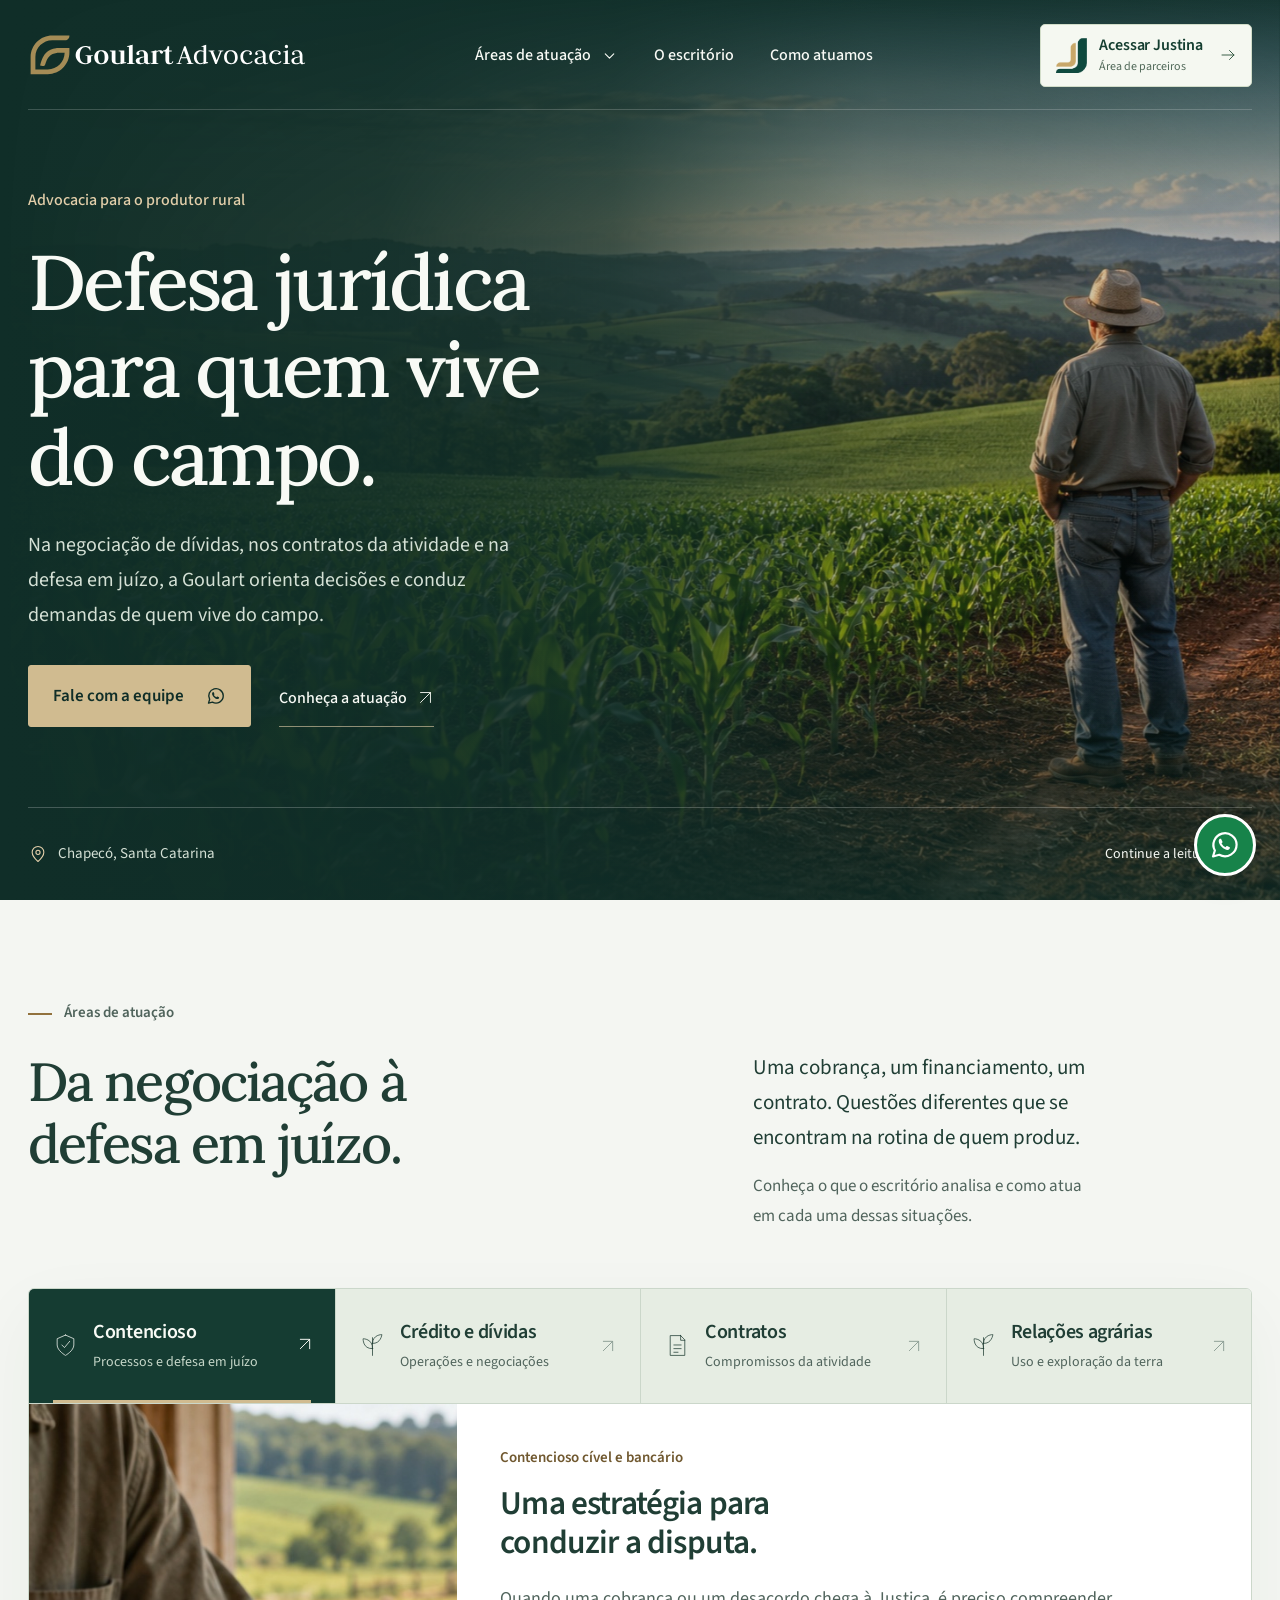
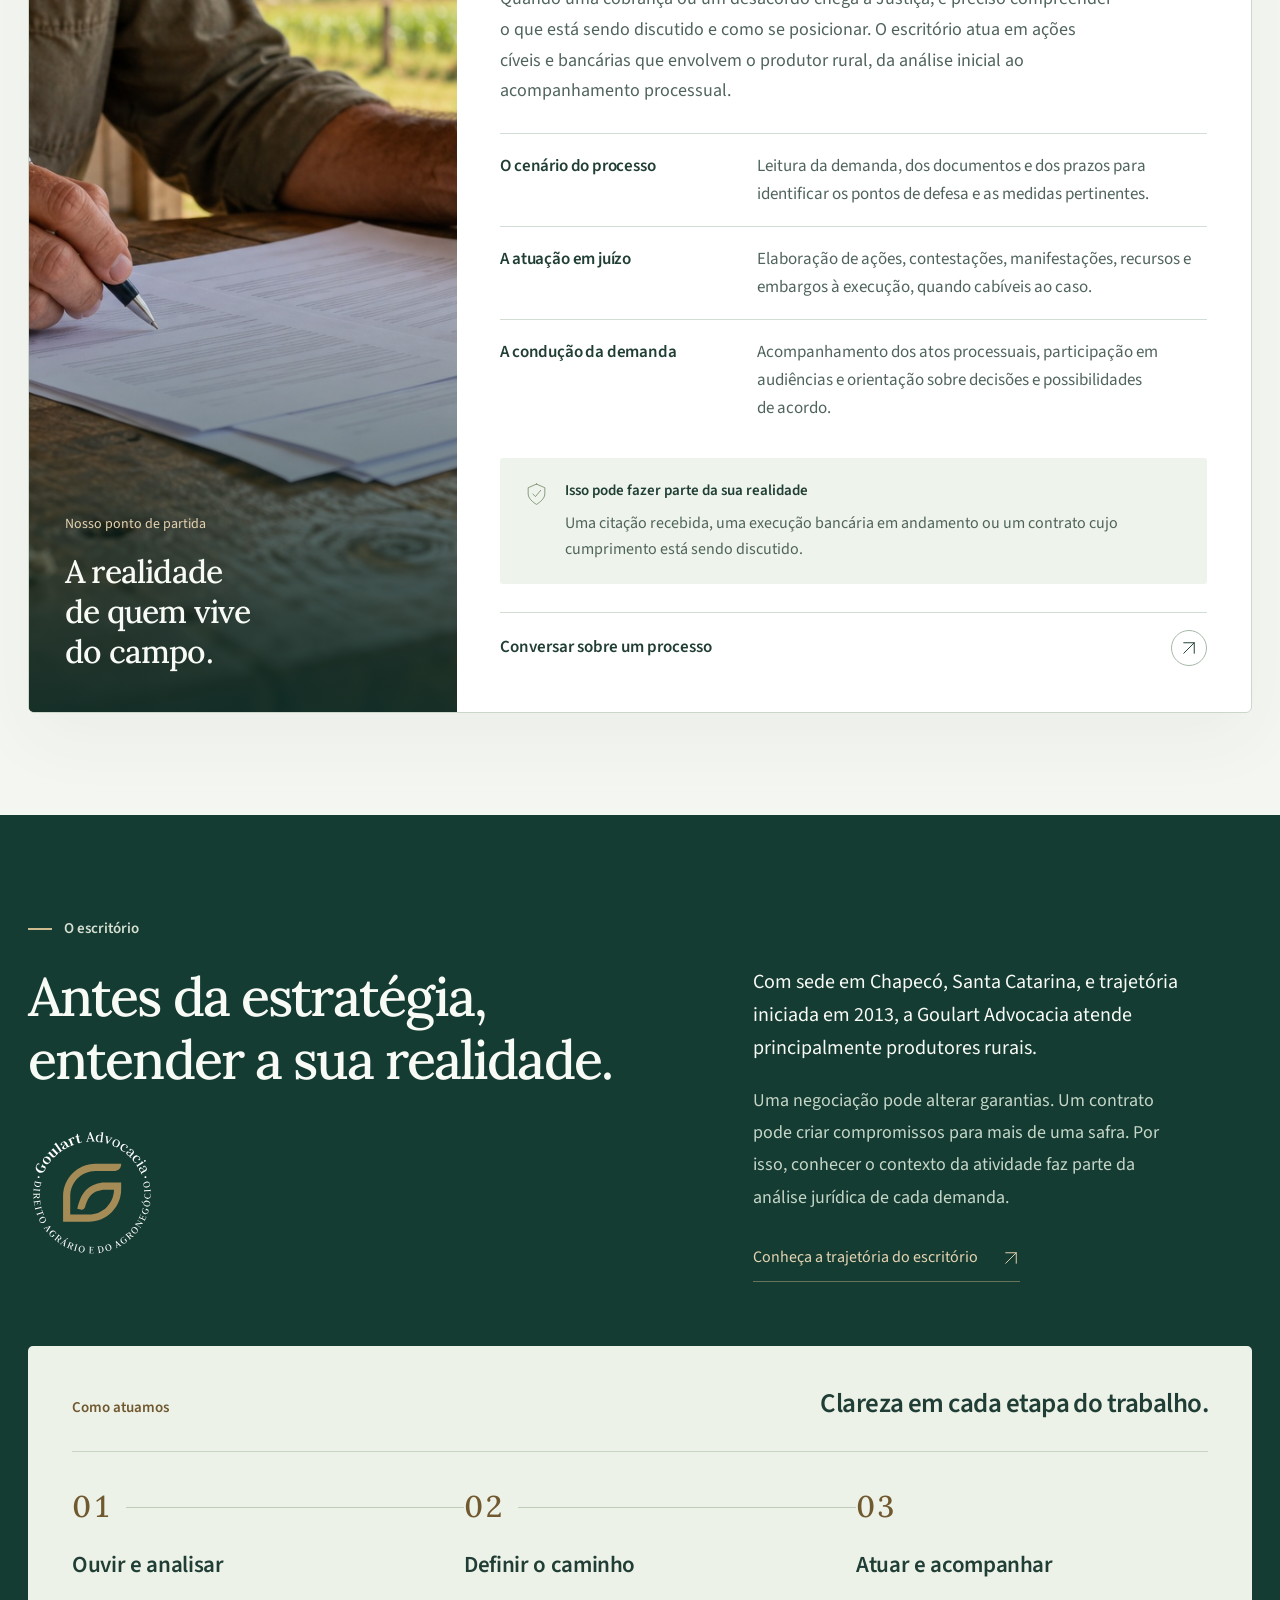
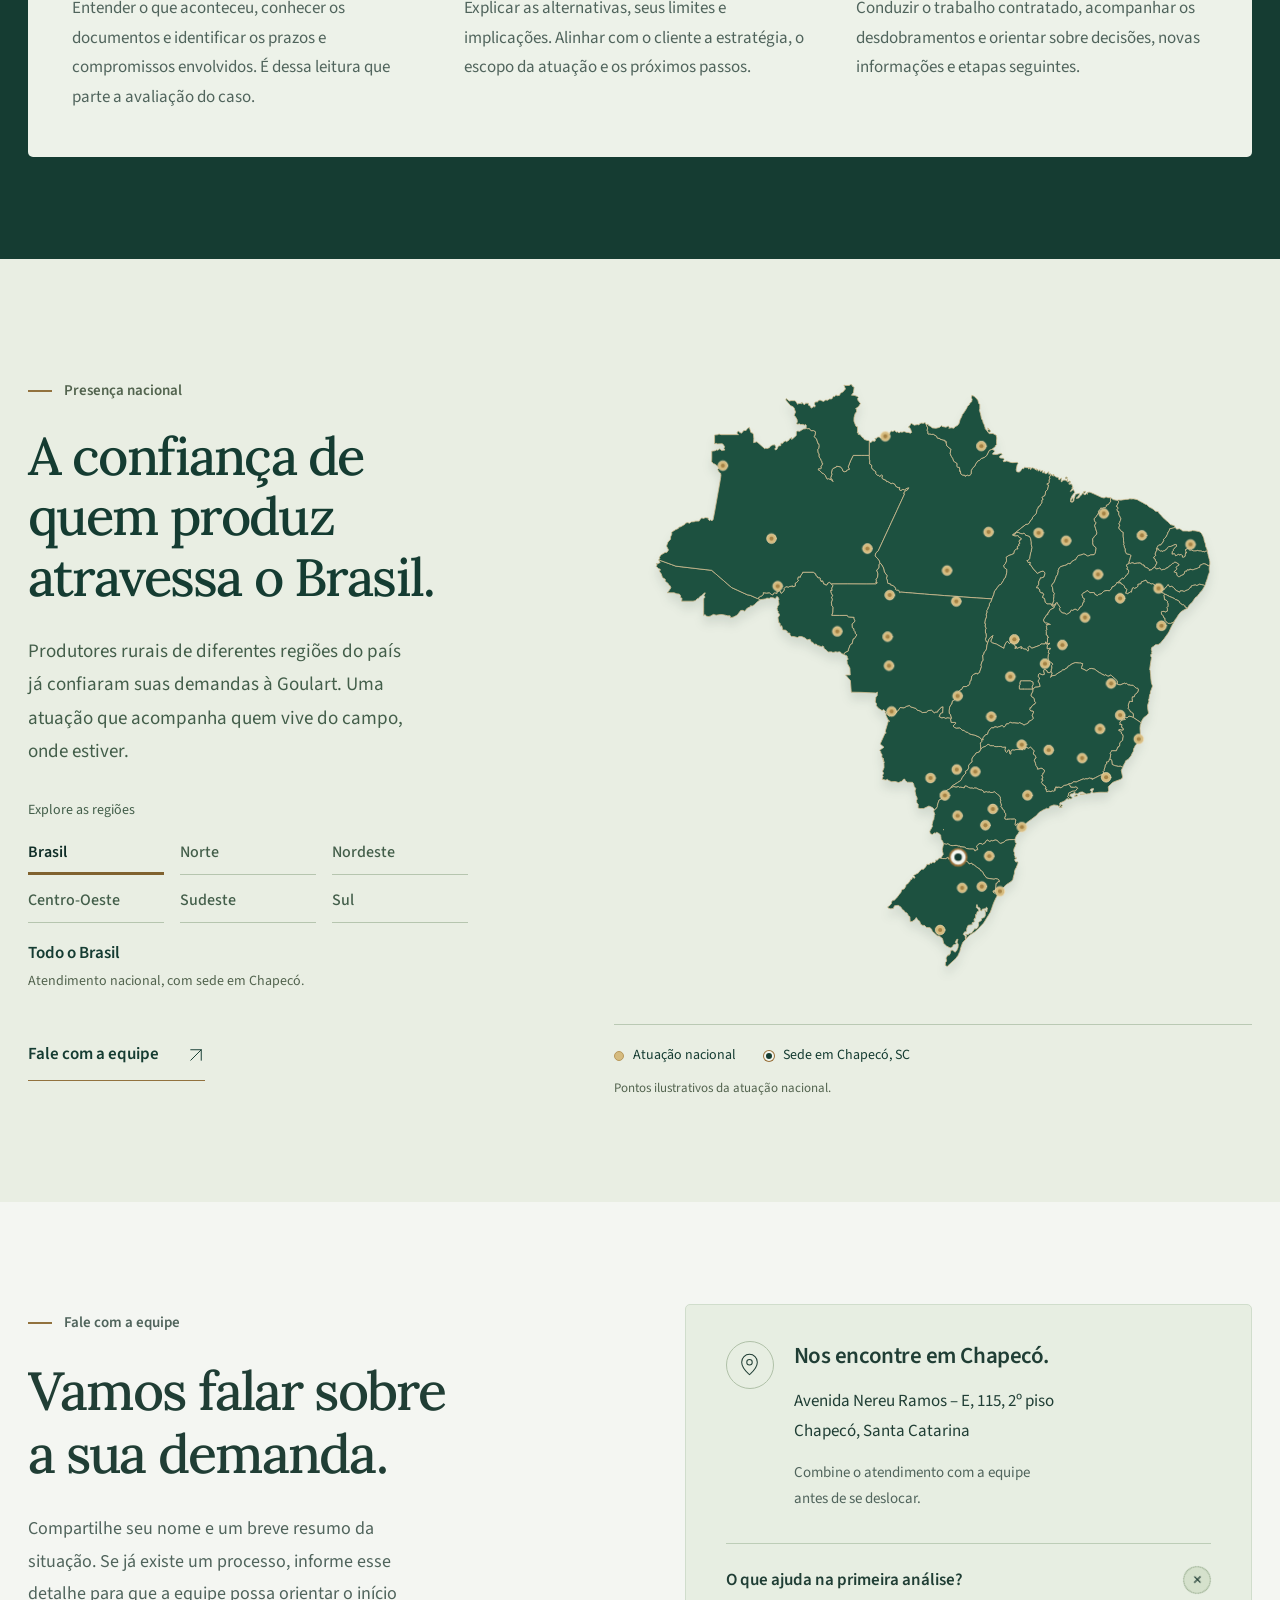
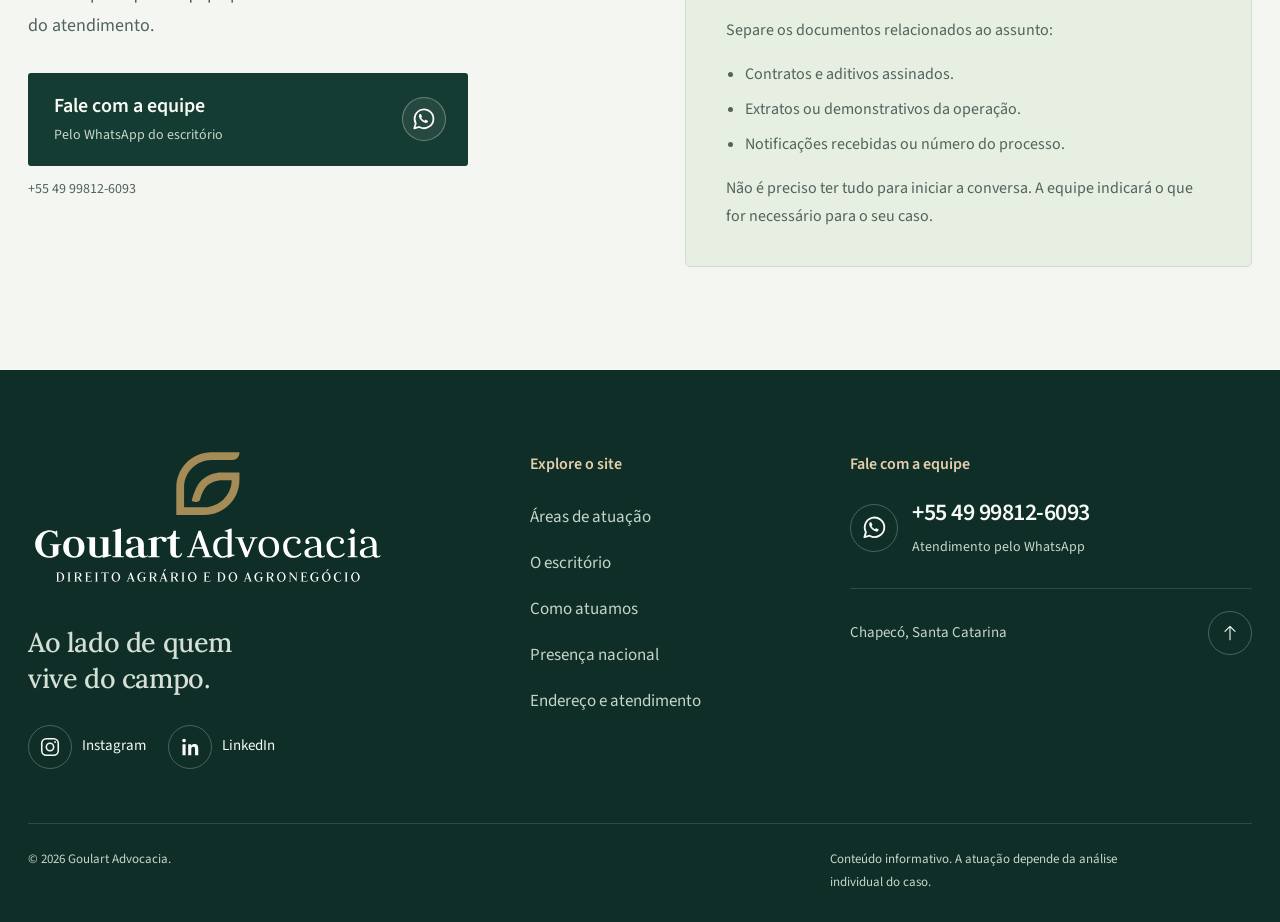
==== commit 7c5c1a68: "Use official Goulart vector branding" ====
--- a/index.html
+++ b/index.html
@@ -3,12 +3,12 @@
 <head>
   <meta charset="UTF-8"><meta name="viewport" content="width=device-width, initial-scale=1">
   <meta name="theme-color" content="#153c32">
-  <link rel="icon" type="image/svg+xml" href="assets/goulart/favicon.svg">
+  <link rel="icon" type="image/svg+xml" href="assets/goulart/favicon.svg?v=2">
   <meta name="description" content="Goulart Advocacia para produtores rurais. Atuação em contencioso, crédito rural, negociações, contratos e relações agrárias. Chapecó, SC.">
   <title>Goulart | Advocacia para quem produz.</title>
   <link rel="preload" href="assets/fonts/lora-500.ttf" as="font" type="font/ttf" crossorigin>
   <link rel="preload" href="assets/fonts/source-sans-3-400.ttf" as="font" type="font/ttf" crossorigin>
-  <link rel="stylesheet" href="styles.css?v=18">
+  <link rel="stylesheet" href="styles.css?v=19">
   <noscript><style>
     .practice-navigation{display:none}.practice-workspace,.service-stage{display:block}.service-stage{min-height:0}.practice-visual{display:none}.service-panel[hidden]{display:block!important}.service-panel+.service-panel{border-top:1px solid #d2ddd4}.steps-track>span{transform:none}
     .header{position:absolute}.header-shell{flex-wrap:wrap;gap:14px}.menu-toggle,.nav-disclosure,.platform-access-desktop{display:none!important}.nav-fallback,.nav-platform-fallback{display:inline-flex!important}.header nav{display:flex!important;position:static!important;flex-direction:row!important;flex-wrap:wrap;gap:8px 22px;width:auto;padding:0!important;max-height:none!important;overflow:visible!important;background:transparent!important;color:inherit!important;box-shadow:none!important}.nav-services{border:0!important}.nav-services,.nav-link{width:auto!important}.nav-link,.nav-fallback,.nav-platform-fallback{min-height:36px!important;padding:6px 0!important;font-size:14px!important;border:0!important}.nav-practice,.platform-access-mobile{display:none!important}
@@ -29,7 +29,7 @@
 </defs></svg>
 <header class="header" id="site-header">
   <div class="header-shell">
-    <a class="brand brand-navbar" href="#inicio" aria-label="Goulart Advocacia, início"><img class="brand-logo brand-logo-light" src="assets/goulart/logo-horizontal-clara.svg" alt="" width="1200" height="240" decoding="async"><img class="brand-logo brand-logo-dark" src="assets/goulart/logo-horizontal.svg" alt="" width="1200" height="240" decoding="async"></a>
+    <a class="brand brand-navbar" href="#inicio" aria-label="Goulart Advocacia, início"><img class="brand-logo brand-logo-light" src="assets/goulart/logo-horizontal-clara.svg?v=2" alt="" width="324" height="51" decoding="async"><img class="brand-logo brand-logo-dark" src="assets/goulart/logo-horizontal.svg?v=2" alt="" width="324" height="51" decoding="async"></a>
     <nav id="navigation" aria-label="Menu principal">
       <div class="nav-services">
         <a class="nav-fallback" href="#atuacao">Áreas de atuação</a>
@@ -157,7 +157,7 @@
 </section>
 <section class="office section" id="escritorio" aria-labelledby="office-title">
   <div class="office-heading">
-    <div class="office-identity"><p class="section-label">O escritório</p><h2 id="office-title">Antes da estratégia, entender a sua realidade.</h2></div>
+    <div class="office-identity"><p class="section-label">O escritório</p><h2 id="office-title">Antes da estratégia, entender a sua realidade.</h2><img class="office-seal" src="assets/goulart/selo-circular-claro.svg" alt="" width="232" height="240" loading="lazy" decoding="async"></div>
     <div class="office-introduction"><p>Com sede em Chapecó, Santa Catarina, e trajetória iniciada em 2013, a Goulart Advocacia atende principalmente produtores rurais.</p><p>Uma negociação pode alterar garantias. Um contrato pode criar compromissos para mais de uma safra. Por isso, conhecer o contexto da atividade faz parte da análise jurídica de cada demanda.</p><a class="office-profile" href="https://www.linkedin.com/company/goulartadvocacia" target="_blank" rel="noopener noreferrer">Conheça a trajetória do escritório <svg aria-hidden="true"><use href="#arrow"/></svg></a></div>
   </div>
   <div class="office-process" id="como-atuamos" aria-labelledby="process-title">
@@ -325,7 +325,7 @@
   <div class="footer-main">
     <div class="footer-identity">
       <div class="footer-branding">
-        <a class="brand brand-footer" href="#inicio" aria-label="Goulart Advocacia, voltar ao início"><img class="brand-signature" src="assets/goulart/logo-completa-clara.svg" alt="" width="1000" height="460" loading="lazy" decoding="async"></a>
+        <a class="brand brand-footer" href="#inicio" aria-label="Goulart Advocacia, voltar ao início"><img class="brand-signature" src="assets/goulart/logo-completa-clara.svg?v=2" alt="" width="346" height="138" loading="lazy" decoding="async"></a>
         <p class="footer-positioning">Ao lado de quem vive do campo.</p>
       </div>
       <div class="footer-socials" role="group" aria-label="Redes sociais do escritório">
--- a/styles.css
+++ b/styles.css
@@ -154,6 +154,7 @@
 .office .section-label:before { background: var(--bronze); }
 .office-heading { margin-bottom: 64px; }
 .office-identity h2 { max-width: 20ch; }
+.office-seal { display: block; width: clamp(112px,10vw,144px); height: auto; margin-top: 36px; }
 .office-introduction { padding-top: 48px; }
 .office-introduction>p { color: var(--on-dark-muted); font-size: 18px; line-height: 1.8; max-width: 47ch; }
 .office-introduction>p:first-child { color: var(--on-dark); font-size: 20px; line-height: 1.65; }
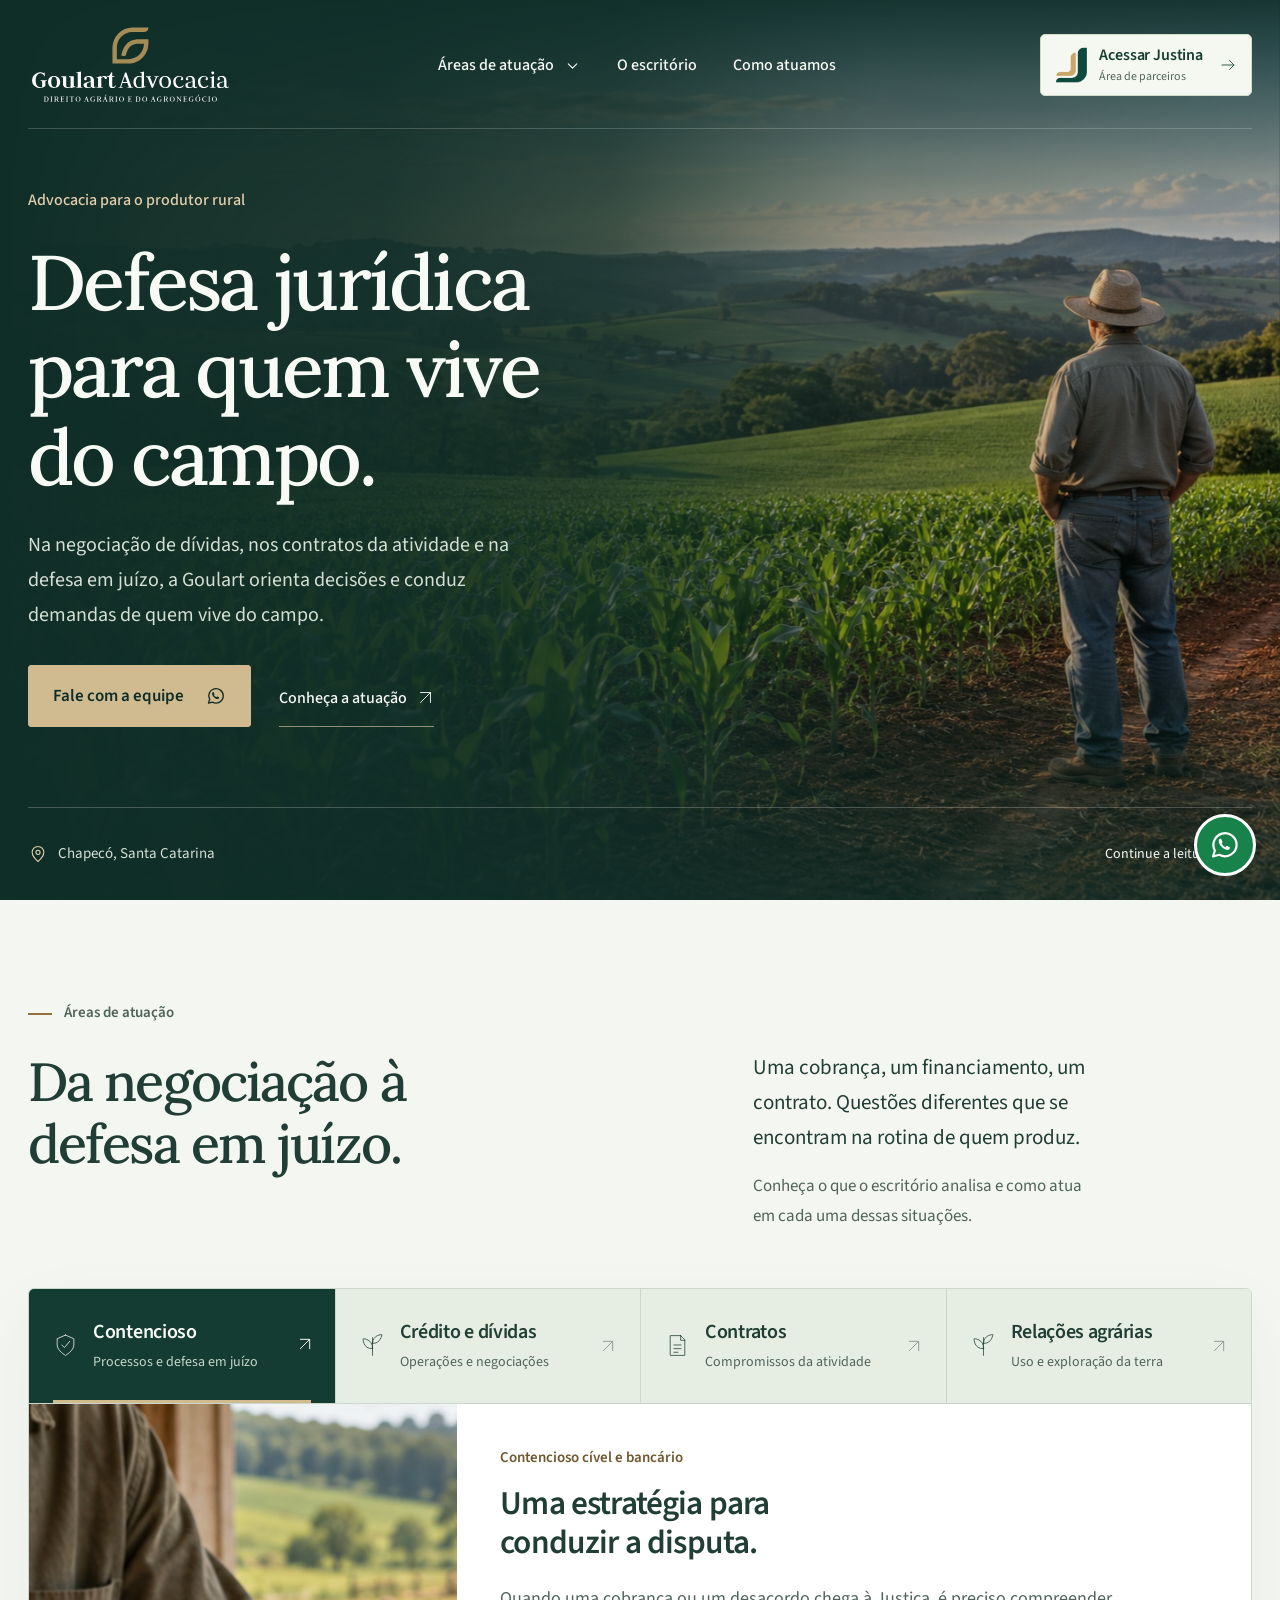
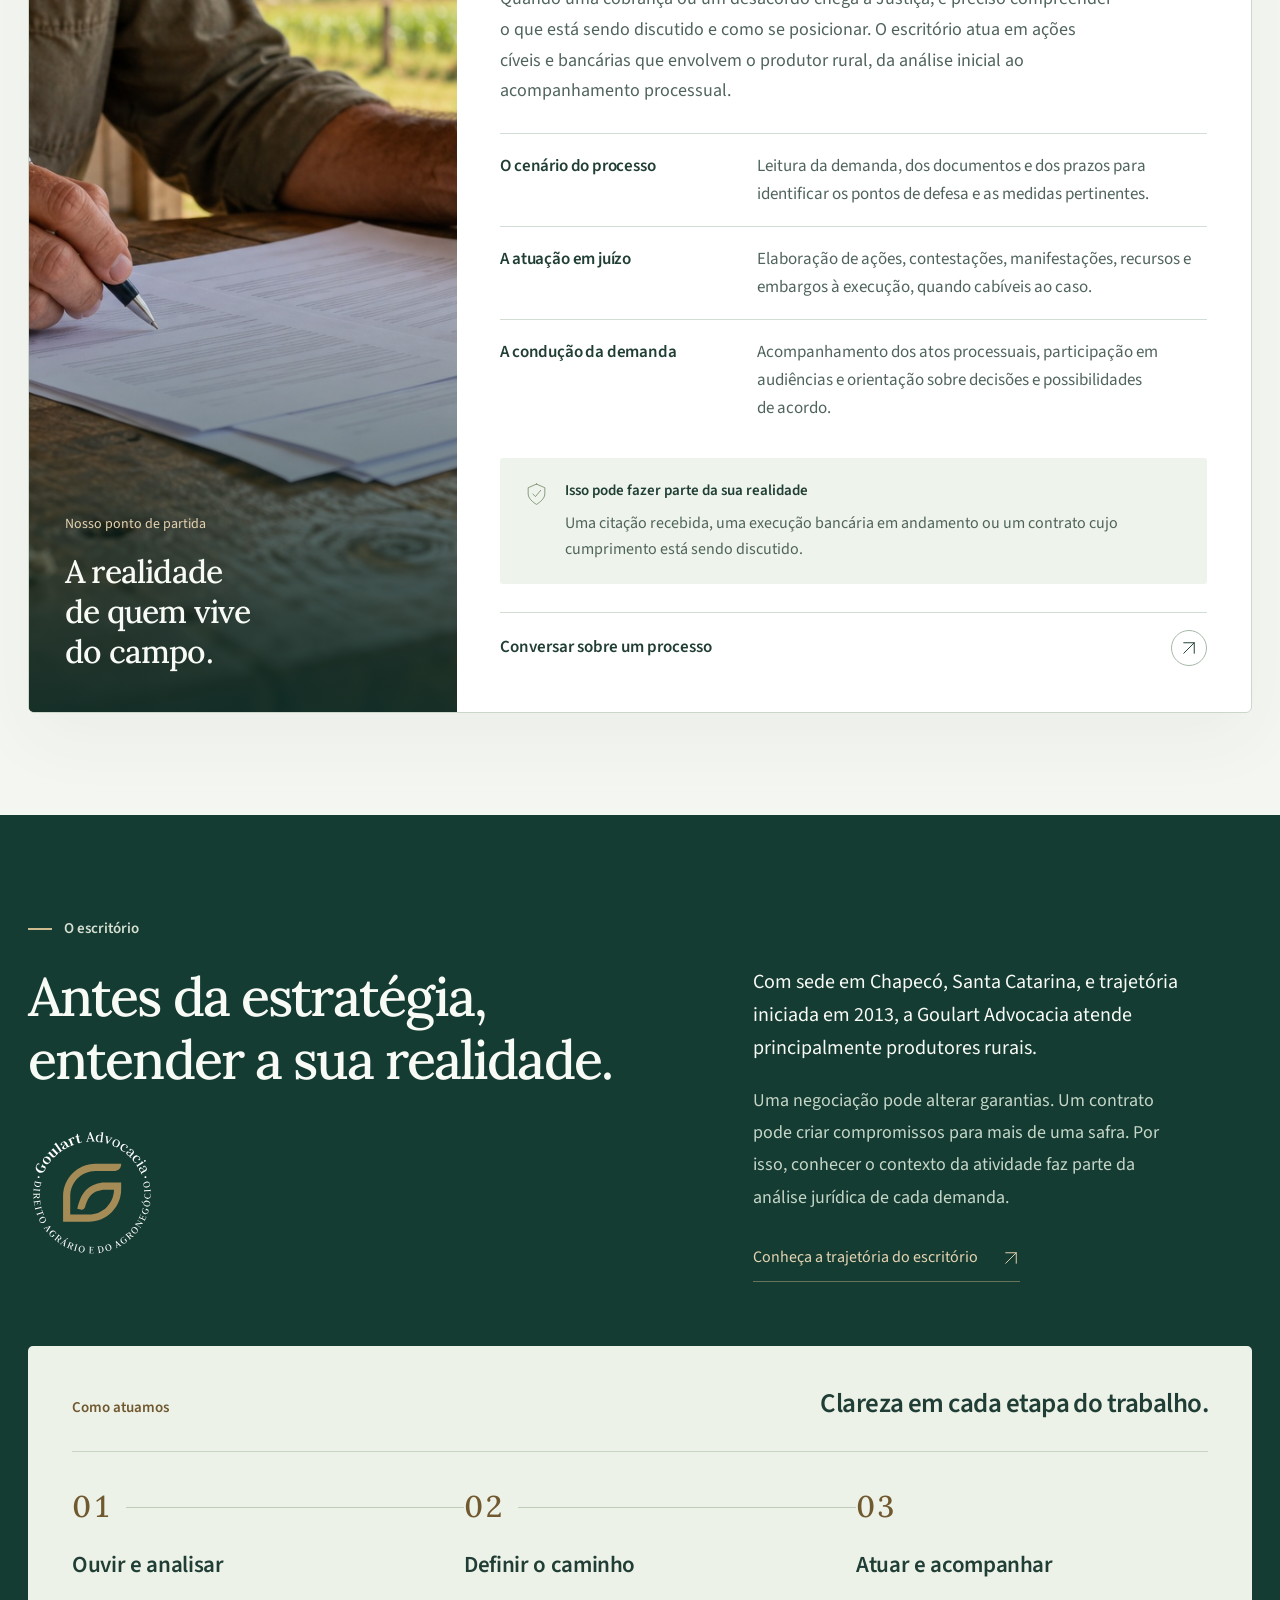
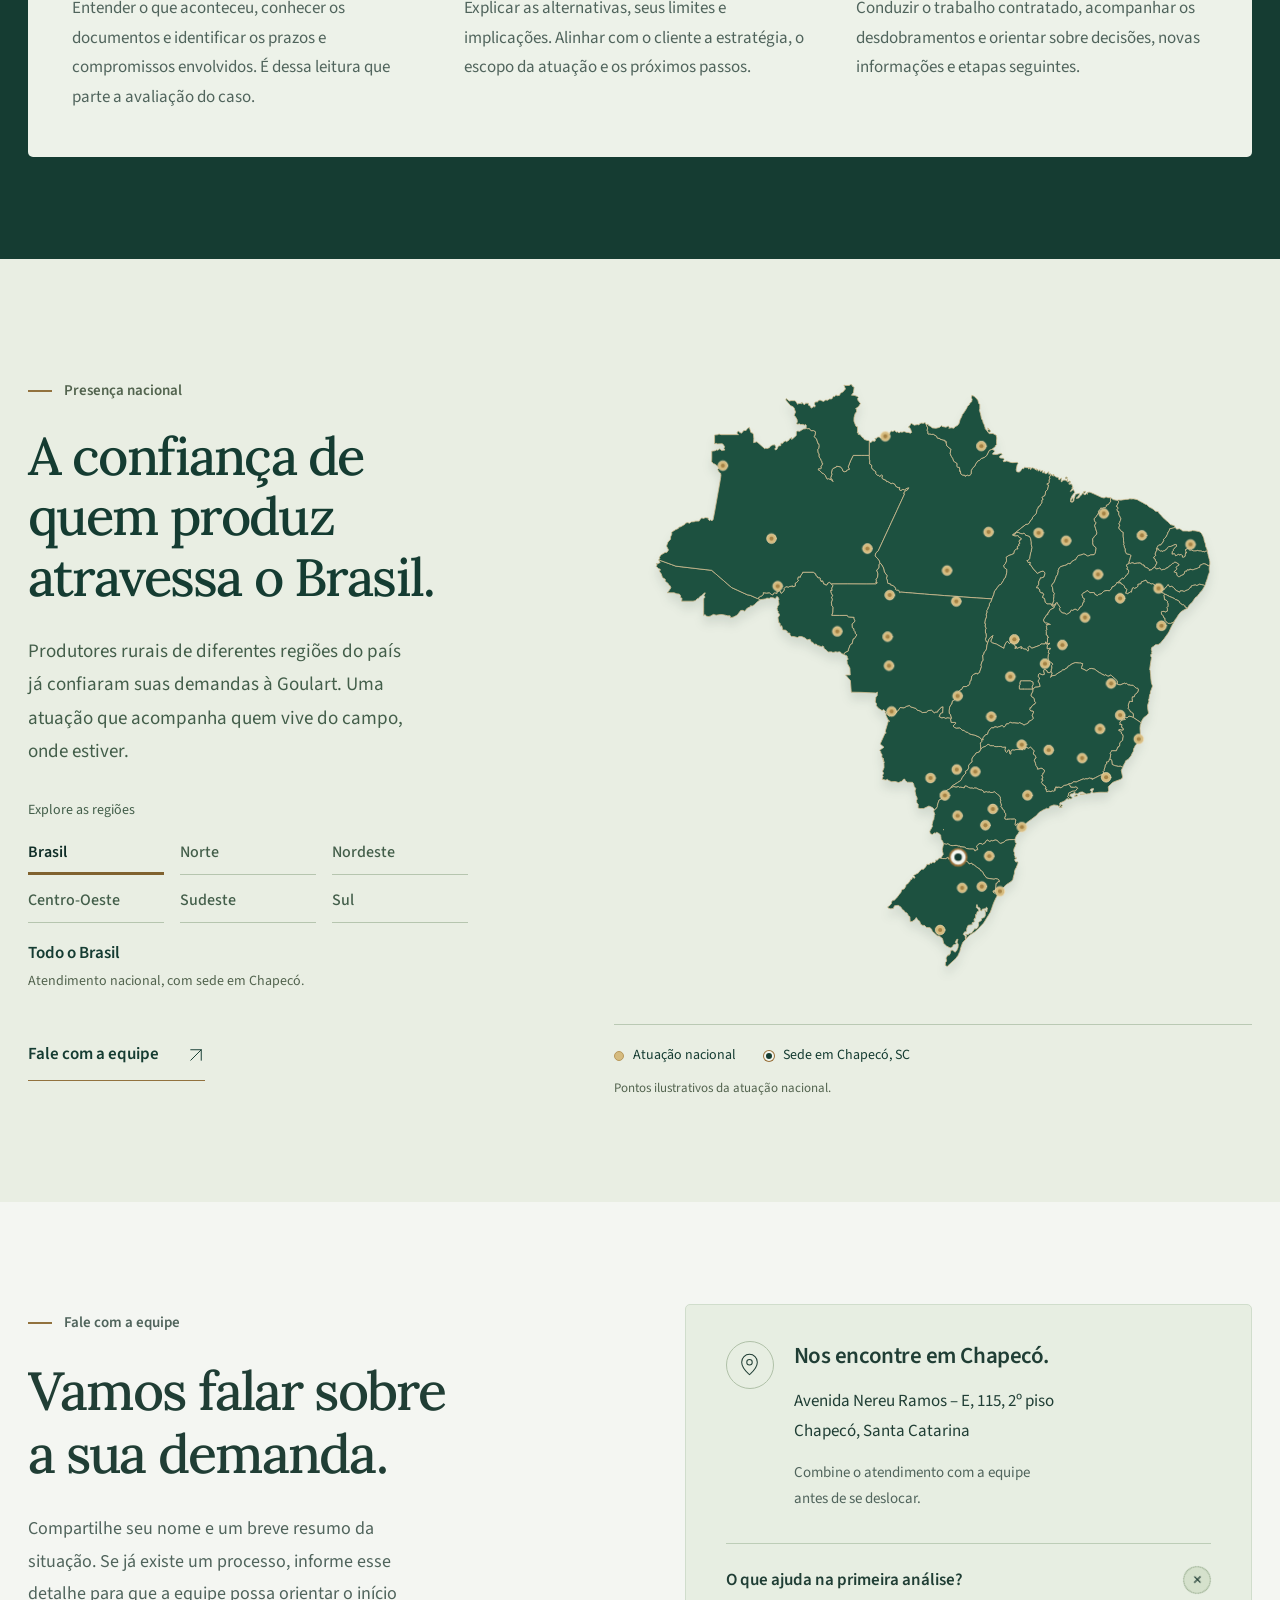
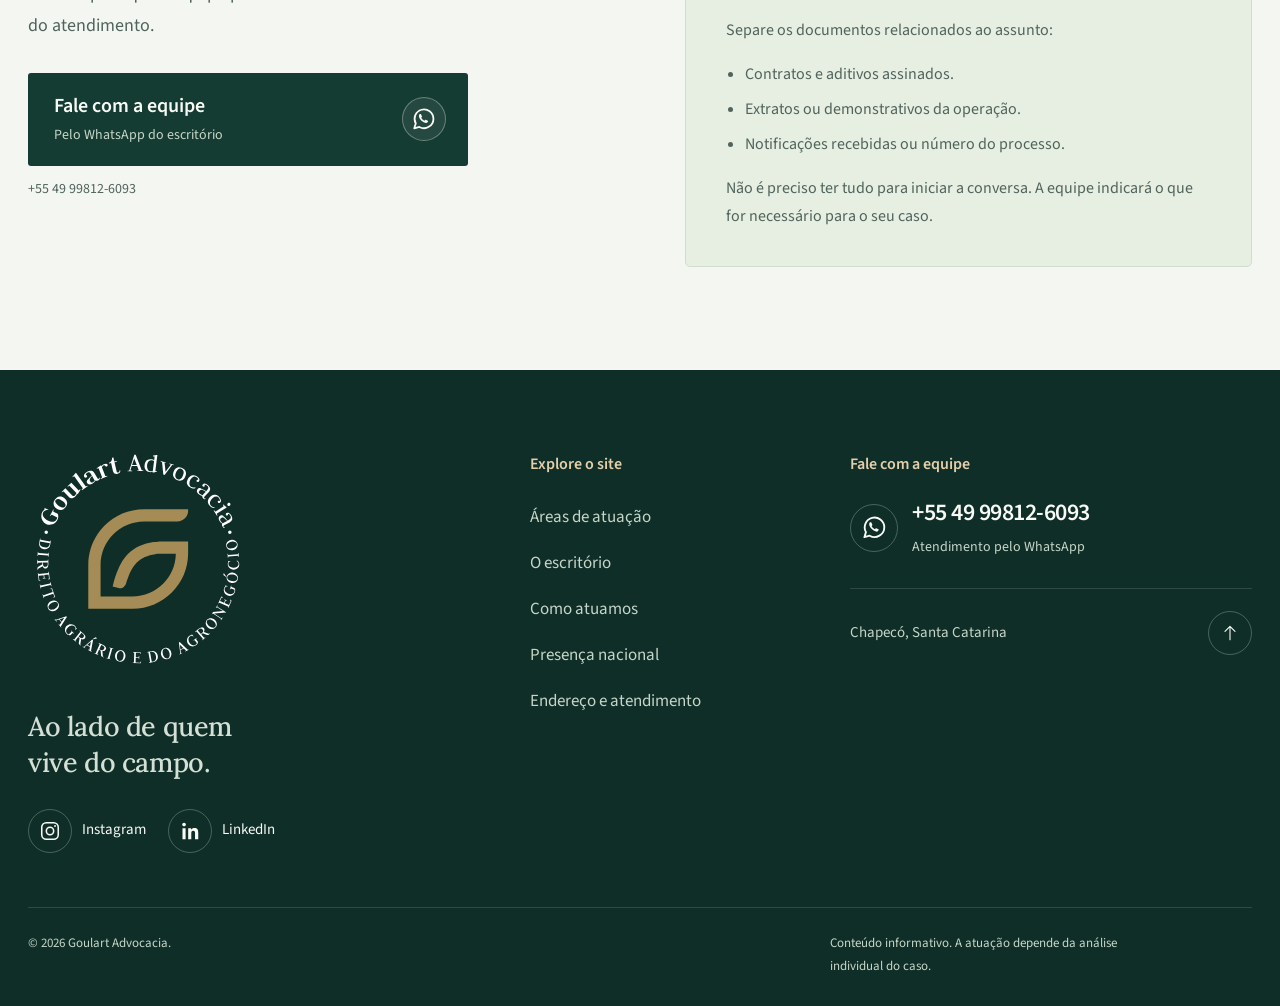
==== commit 1f04f7b1: "Use supplied logo signatures in header and footer" ====
--- a/index.html
+++ b/index.html
@@ -3,12 +3,12 @@
 <head>
   <meta charset="UTF-8"><meta name="viewport" content="width=device-width, initial-scale=1">
   <meta name="theme-color" content="#153c32">
-  <link rel="icon" type="image/svg+xml" href="assets/goulart/favicon.svg?v=2">
+  <link rel="icon" type="image/svg+xml" href="assets/goulart/favicon.svg?v=3">
   <meta name="description" content="Goulart Advocacia para produtores rurais. Atuação em contencioso, crédito rural, negociações, contratos e relações agrárias. Chapecó, SC.">
   <title>Goulart | Advocacia para quem produz.</title>
   <link rel="preload" href="assets/fonts/lora-500.ttf" as="font" type="font/ttf" crossorigin>
   <link rel="preload" href="assets/fonts/source-sans-3-400.ttf" as="font" type="font/ttf" crossorigin>
-  <link rel="stylesheet" href="styles.css?v=19">
+  <link rel="stylesheet" href="styles.css?v=20">
   <noscript><style>
     .practice-navigation{display:none}.practice-workspace,.service-stage{display:block}.service-stage{min-height:0}.practice-visual{display:none}.service-panel[hidden]{display:block!important}.service-panel+.service-panel{border-top:1px solid #d2ddd4}.steps-track>span{transform:none}
     .header{position:absolute}.header-shell{flex-wrap:wrap;gap:14px}.menu-toggle,.nav-disclosure,.platform-access-desktop{display:none!important}.nav-fallback,.nav-platform-fallback{display:inline-flex!important}.header nav{display:flex!important;position:static!important;flex-direction:row!important;flex-wrap:wrap;gap:8px 22px;width:auto;padding:0!important;max-height:none!important;overflow:visible!important;background:transparent!important;color:inherit!important;box-shadow:none!important}.nav-services{border:0!important}.nav-services,.nav-link{width:auto!important}.nav-link,.nav-fallback,.nav-platform-fallback{min-height:36px!important;padding:6px 0!important;font-size:14px!important;border:0!important}.nav-practice,.platform-access-mobile{display:none!important}
@@ -29,7 +29,7 @@
 </defs></svg>
 <header class="header" id="site-header">
   <div class="header-shell">
-    <a class="brand brand-navbar" href="#inicio" aria-label="Goulart Advocacia, início"><img class="brand-logo brand-logo-light" src="assets/goulart/logo-horizontal-clara.svg?v=2" alt="" width="324" height="51" decoding="async"><img class="brand-logo brand-logo-dark" src="assets/goulart/logo-horizontal.svg?v=2" alt="" width="324" height="51" decoding="async"></a>
+    <a class="brand brand-navbar" href="#inicio" aria-label="Goulart Advocacia, início"><img class="brand-logo brand-logo-light" src="assets/goulart/logo-completa-clara.svg?v=3" alt="" width="346" height="138" decoding="async"><img class="brand-logo brand-logo-dark" src="assets/goulart/logo-completa.svg?v=3" alt="" width="346" height="138" decoding="async"></a>
     <nav id="navigation" aria-label="Menu principal">
       <div class="nav-services">
         <a class="nav-fallback" href="#atuacao">Áreas de atuação</a>
@@ -157,7 +157,7 @@
 </section>
 <section class="office section" id="escritorio" aria-labelledby="office-title">
   <div class="office-heading">
-    <div class="office-identity"><p class="section-label">O escritório</p><h2 id="office-title">Antes da estratégia, entender a sua realidade.</h2><img class="office-seal" src="assets/goulart/selo-circular-claro.svg" alt="" width="232" height="240" loading="lazy" decoding="async"></div>
+    <div class="office-identity"><p class="section-label">O escritório</p><h2 id="office-title">Antes da estratégia, entender a sua realidade.</h2><img class="office-seal" src="assets/goulart/selo-circular-claro.svg?v=3" alt="" width="232" height="240" loading="lazy" decoding="async"></div>
     <div class="office-introduction"><p>Com sede em Chapecó, Santa Catarina, e trajetória iniciada em 2013, a Goulart Advocacia atende principalmente produtores rurais.</p><p>Uma negociação pode alterar garantias. Um contrato pode criar compromissos para mais de uma safra. Por isso, conhecer o contexto da atividade faz parte da análise jurídica de cada demanda.</p><a class="office-profile" href="https://www.linkedin.com/company/goulartadvocacia" target="_blank" rel="noopener noreferrer">Conheça a trajetória do escritório <svg aria-hidden="true"><use href="#arrow"/></svg></a></div>
   </div>
   <div class="office-process" id="como-atuamos" aria-labelledby="process-title">
@@ -325,7 +325,7 @@
   <div class="footer-main">
     <div class="footer-identity">
       <div class="footer-branding">
-        <a class="brand brand-footer" href="#inicio" aria-label="Goulart Advocacia, voltar ao início"><img class="brand-signature" src="assets/goulart/logo-completa-clara.svg?v=2" alt="" width="346" height="138" loading="lazy" decoding="async"></a>
+        <a class="brand brand-footer" href="#inicio" aria-label="Goulart Advocacia, voltar ao início"><img class="brand-signature" src="assets/goulart/selo-circular-claro.svg?v=3" alt="" width="232" height="240" loading="lazy" decoding="async"></a>
         <p class="footer-positioning">Ao lado de quem vive do campo.</p>
       </div>
       <div class="footer-socials" role="group" aria-label="Redes sociais do escritório">
--- a/styles.css
+++ b/styles.css
@@ -716,33 +716,33 @@
   .justina-return { padding: 14px; font-size: 14px; gap: 10px; }
 }
 
-/* Goulart signage redrawn as self-contained vector artwork. */
+/* Official Goulart signatures traced from the supplied vector PDF. */
 .brand { display: inline-flex; align-items: center; flex-shrink: 0; }
-.brand-navbar { width: 280px; min-height: 56px; }
+.brand-navbar { width: 205px; min-height: 82px; }
 .brand-logo,.brand-signature,.justina-goulart>img { display: block; width: 100%; height: auto; }
 .brand-logo-dark { display: none; }
 .header.is-scrolled .brand-logo-light { display: none; }
 .header.is-scrolled .brand-logo-dark { display: block; }
 .header.is-menu-open .brand-logo-light { display: block; }
 .header.is-menu-open .brand-logo-dark { display: none; }
-.brand-footer { width: min(100%,360px); }
+.brand-footer { width: min(100%,220px); }
 .footer-positioning { margin-top: 24px; }
-.justina-goulart { display: inline-flex; align-items: center; width: 220px; min-height: 44px; flex-shrink: 0; }
+.justina-goulart { display: inline-flex; align-items: center; width: 200px; min-height: 80px; flex-shrink: 0; }
 @media (min-width: 1024px) and (max-width: 1150px) {
-  .brand-navbar { width: 248px; min-height: 50px; }
+  .brand-navbar { width: 190px; min-height: 76px; }
 }
 @media (max-width: 1023px) {
-  .brand-navbar { width: 232px; min-height: 47px; }
+  .brand-navbar { width: 185px; min-height: 74px; }
 }
 @media (max-width: 760px) {
-  .brand-navbar { width: 200px; min-height: 40px; }
-  .brand-footer { width: min(100%,340px); }
+  .brand-navbar { width: 165px; min-height: 66px; }
+  .brand-footer { width: min(100%,200px); }
 }
 @media (max-width: 600px) {
-  .justina-goulart { width: 180px; }
+  .justina-goulart { width: 165px; min-height: 66px; }
 }
 @media (max-width: 370px) {
-  .brand-navbar { width: 160px; min-height: 34px; }
+  .brand-navbar { width: 140px; min-height: 56px; }
   .justina-header { gap: 16px; }
-  .justina-goulart { width: 142px; }
-}
+  .justina-goulart { width: 140px; min-height: 56px; }
+}
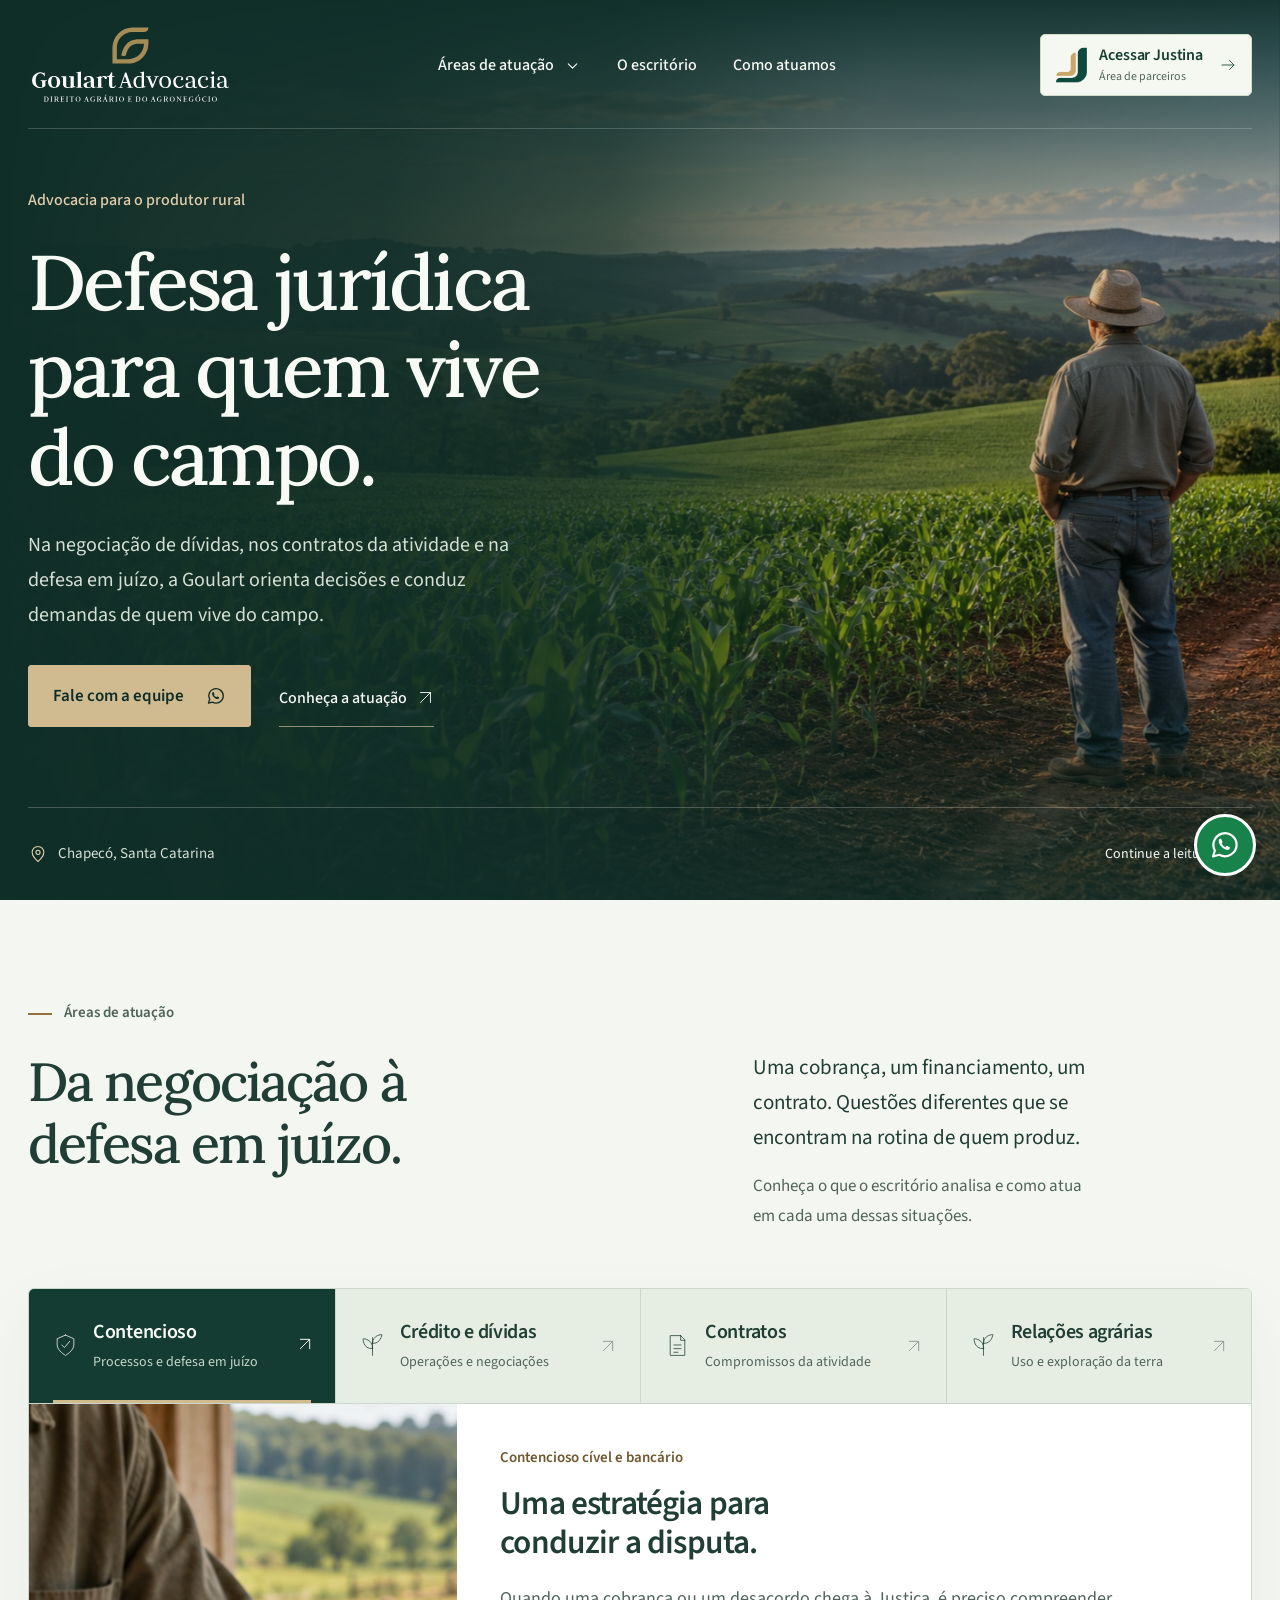
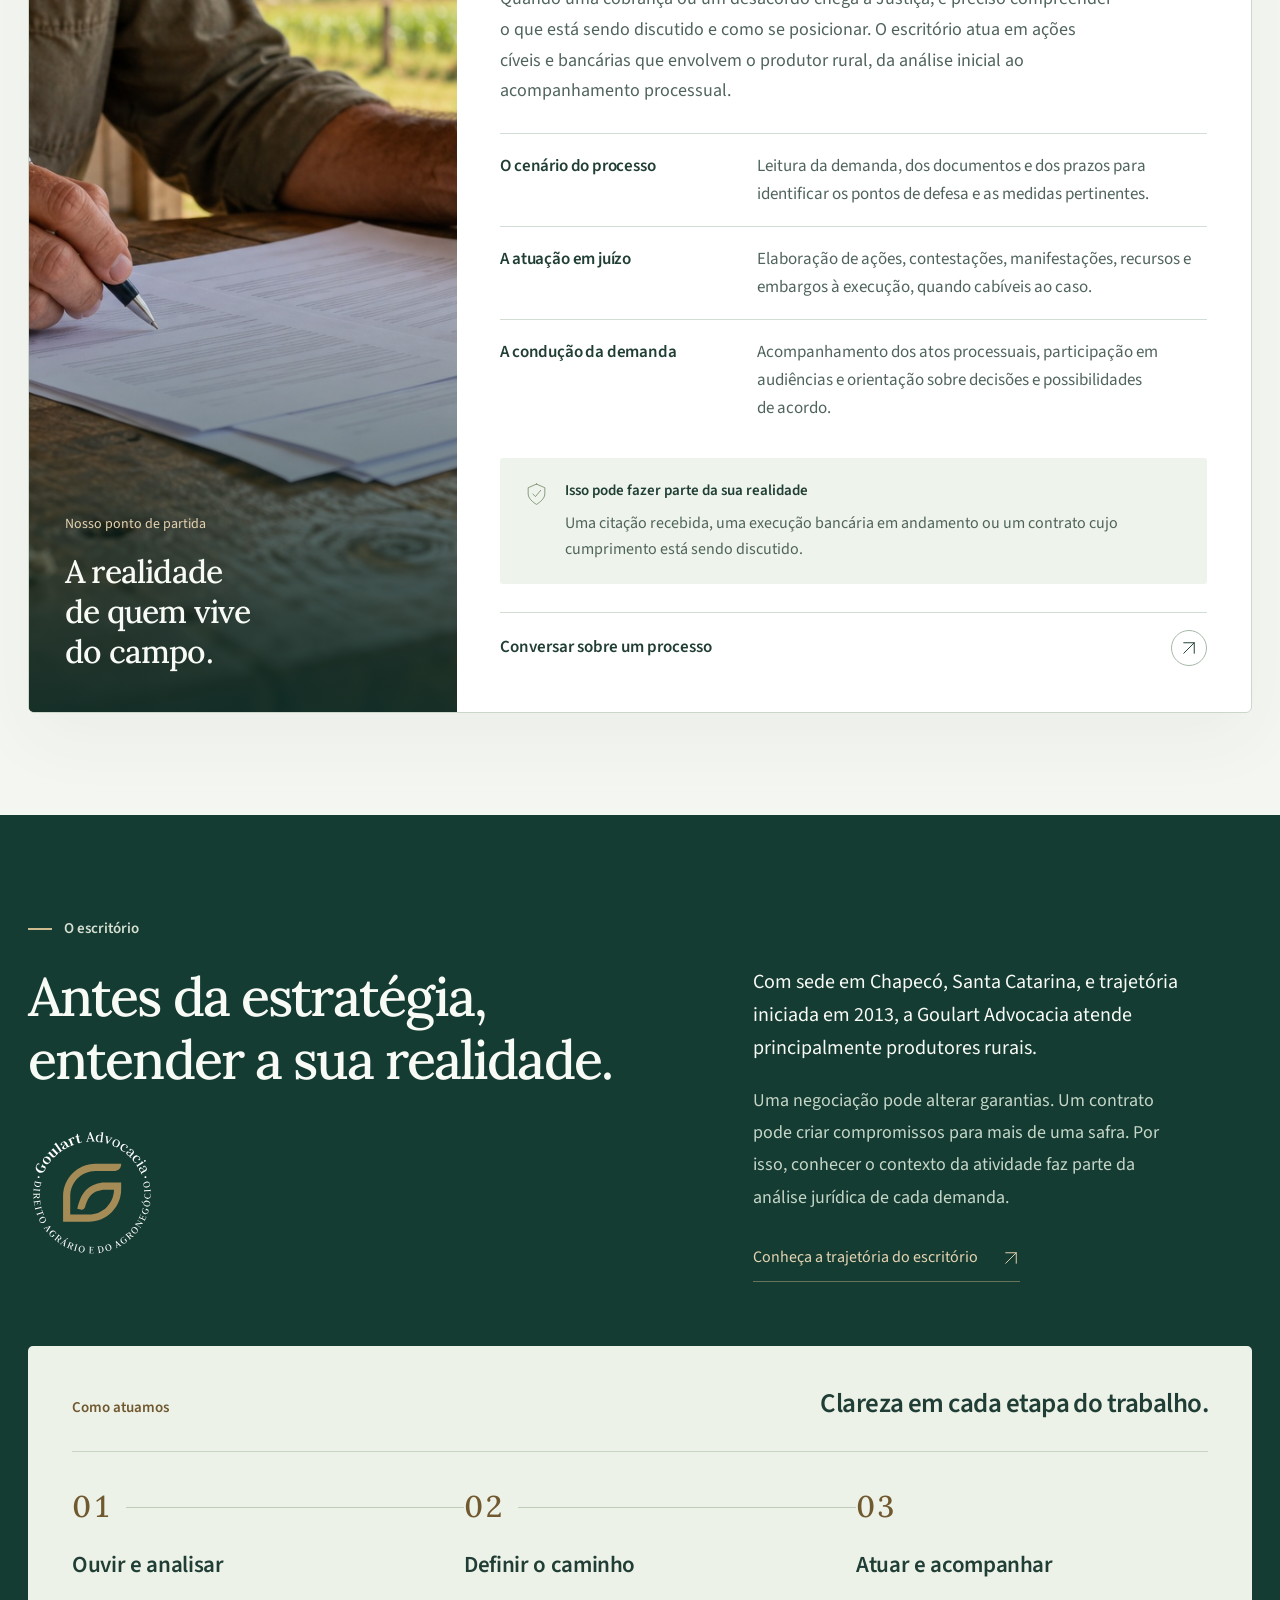
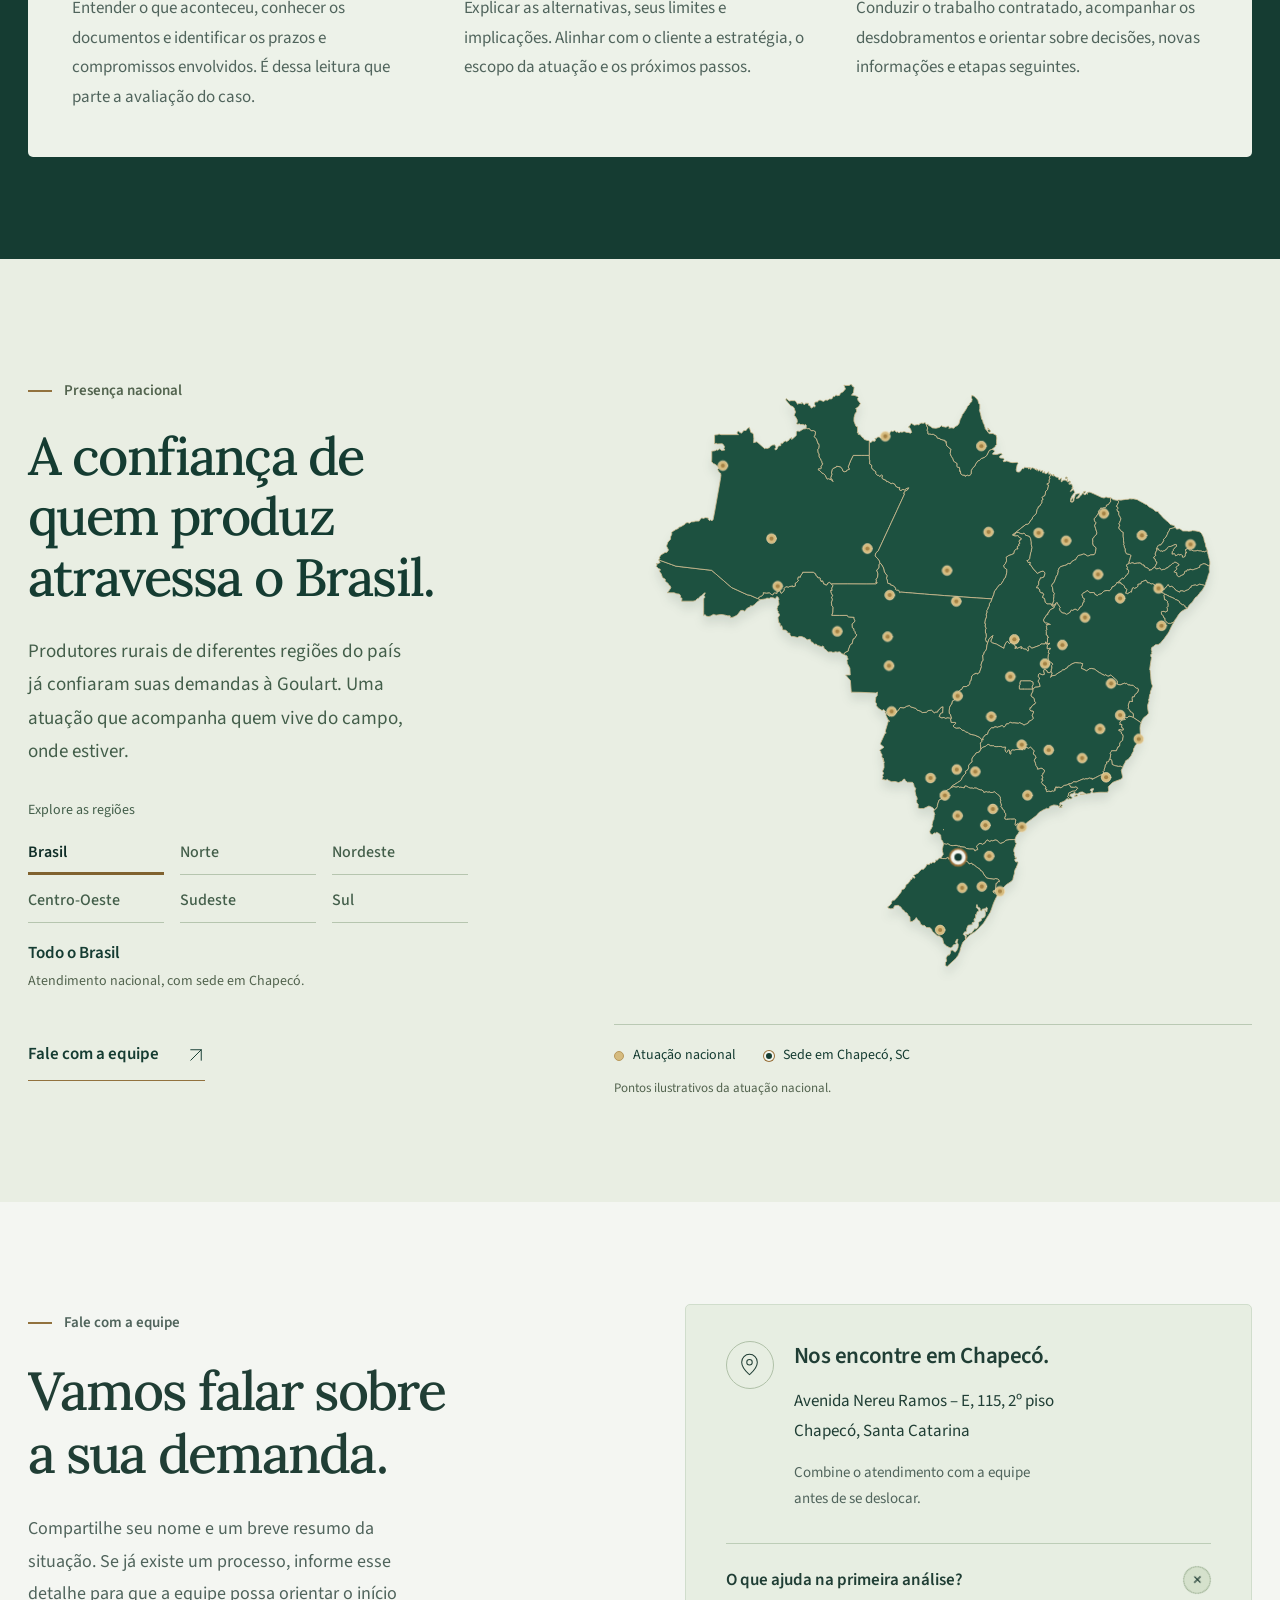
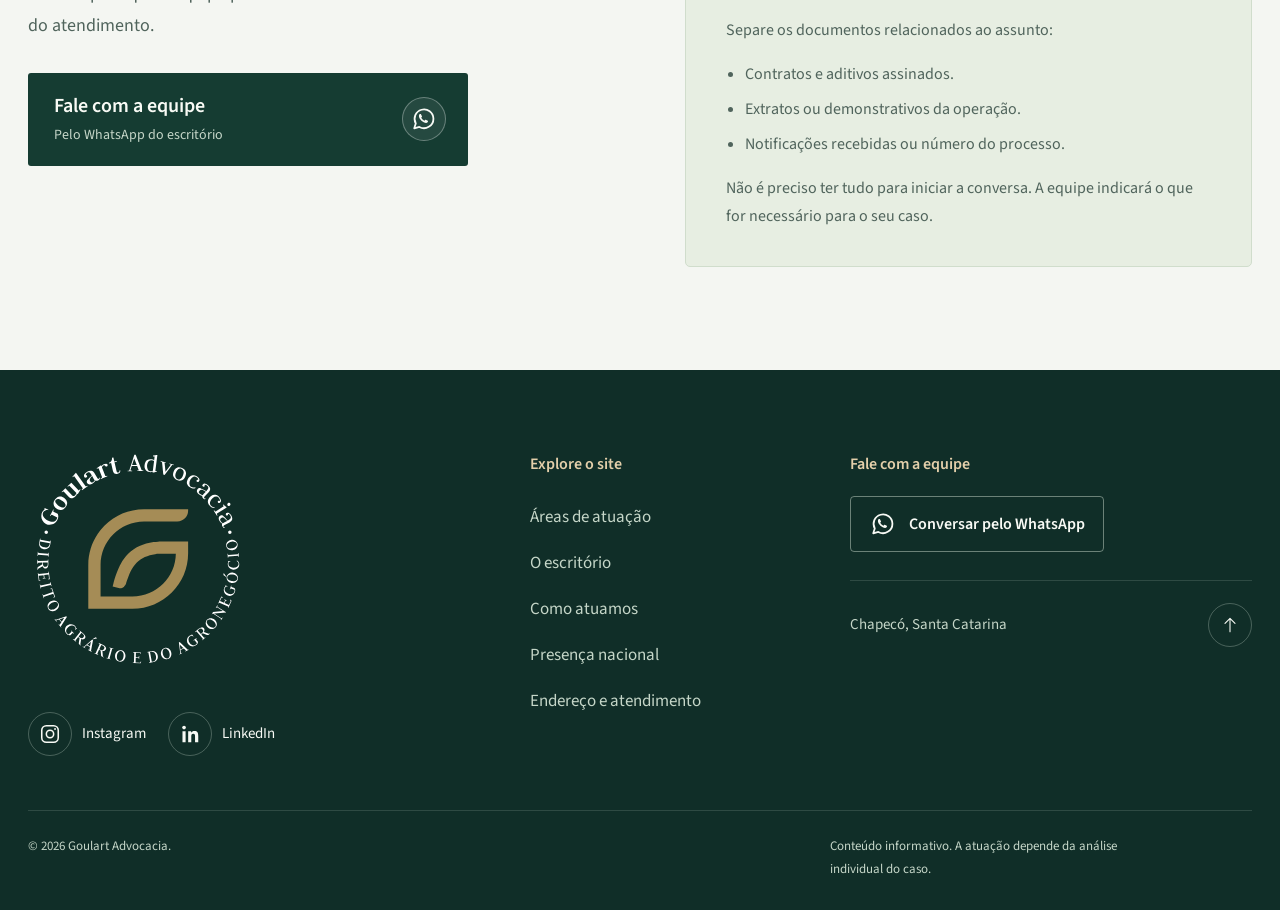
==== commit a92935f7: "Show WhatsApp contact only through actions" ====
--- a/index.html
+++ b/index.html
@@ -8,7 +8,7 @@
   <title>Goulart | Advocacia para quem produz.</title>
   <link rel="preload" href="assets/fonts/lora-500.ttf" as="font" type="font/ttf" crossorigin>
   <link rel="preload" href="assets/fonts/source-sans-3-400.ttf" as="font" type="font/ttf" crossorigin>
-  <link rel="stylesheet" href="styles.css?v=20">
+  <link rel="stylesheet" href="styles.css?v=21">
   <noscript><style>
     .practice-navigation{display:none}.practice-workspace,.service-stage{display:block}.service-stage{min-height:0}.practice-visual{display:none}.service-panel[hidden]{display:block!important}.service-panel+.service-panel{border-top:1px solid #d2ddd4}.steps-track>span{transform:none}
     .header{position:absolute}.header-shell{flex-wrap:wrap;gap:14px}.menu-toggle,.nav-disclosure,.platform-access-desktop{display:none!important}.nav-fallback,.nav-platform-fallback{display:inline-flex!important}.header nav{display:flex!important;position:static!important;flex-direction:row!important;flex-wrap:wrap;gap:8px 22px;width:auto;padding:0!important;max-height:none!important;overflow:visible!important;background:transparent!important;color:inherit!important;box-shadow:none!important}.nav-services{border:0!important}.nav-services,.nav-link{width:auto!important}.nav-link,.nav-fallback,.nav-platform-fallback{min-height:36px!important;padding:6px 0!important;font-size:14px!important;border:0!important}.nav-practice,.platform-access-mobile{display:none!important}
@@ -313,7 +313,6 @@
     <p>Compartilhe seu nome e um breve resumo da situação. Se já existe um processo, informe esse detalhe para que a equipe possa orientar o início do atendimento.</p>
     <p class="selected-subject" id="selected-subject" hidden aria-live="polite"></p>
     <a class="contact-button" href="https://wa.me/5549998126093" data-whatsapp data-whatsapp-base="https://wa.me/5549998126093" target="_blank" rel="noopener noreferrer"><span>Fale com a equipe<small>Pelo WhatsApp do escritório</small></span><span class="contact-button-icon"><svg class="whatsapp-icon" aria-hidden="true"><use href="#whatsapp"/></svg></span></a>
-    <p class="contact-channel">+55 49 99812-6093</p>
   </div>
   <div class="contact-information">
     <div class="contact-location"><span class="location-icon" aria-hidden="true"><svg viewBox="0 0 32 32"><path d="M26 13c0 7-10 16-10 16S6 20 6 13a10 10 0 1 1 20 0Z"/><circle cx="16" cy="13" r="3.5"/></svg></span><div><h3>Nos encontre em Chapecó.</h3><address>Avenida Nereu Ramos – E, 115, 2º piso<br>Chapecó, Santa Catarina</address><p>Combine o atendimento com a equipe antes de se deslocar.</p></div></div>
@@ -324,10 +323,7 @@
 <footer class="footer" aria-label="Rodapé da Goulart Advocacia">
   <div class="footer-main">
     <div class="footer-identity">
-      <div class="footer-branding">
-        <a class="brand brand-footer" href="#inicio" aria-label="Goulart Advocacia, voltar ao início"><img class="brand-signature" src="assets/goulart/selo-circular-claro.svg?v=3" alt="" width="232" height="240" loading="lazy" decoding="async"></a>
-        <p class="footer-positioning">Ao lado de quem vive do campo.</p>
-      </div>
+      <a class="brand brand-footer" href="#inicio" aria-label="Goulart Advocacia, voltar ao início"><img class="brand-signature" src="assets/goulart/selo-circular-claro.svg?v=3" alt="" width="232" height="240" loading="lazy" decoding="async"></a>
       <div class="footer-socials" role="group" aria-label="Redes sociais do escritório">
         <a href="https://www.instagram.com/advocacia.goulart/" target="_blank" rel="noopener noreferrer" aria-label="Goulart no Instagram (abre em nova aba)"><span class="footer-social-icon"><svg aria-hidden="true"><use href="#instagram"/></svg></span><span>Instagram</span></a>
         <a href="https://www.linkedin.com/company/goulartadvocacia" target="_blank" rel="noopener noreferrer" aria-label="Goulart no LinkedIn (abre em nova aba)"><span class="footer-social-icon"><svg aria-hidden="true"><use href="#linkedin"/></svg></span><span>LinkedIn</span></a>
@@ -339,7 +335,7 @@
     </nav>
     <div class="footer-attendance">
       <h3>Fale com a equipe</h3>
-      <a class="footer-whatsapp" href="https://wa.me/5549998126093" target="_blank" rel="noopener noreferrer" data-whatsapp aria-label="Conversar com a equipe pelo WhatsApp: +55 49 99812-6093"><span class="footer-whatsapp-icon"><svg aria-hidden="true"><use href="#whatsapp"/></svg></span><span><strong>+55 49 99812-6093</strong><small>Atendimento pelo WhatsApp</small></span></a>
+      <a class="footer-whatsapp" href="https://wa.me/5549998126093" target="_blank" rel="noopener noreferrer" data-whatsapp aria-label="Conversar com a equipe pelo WhatsApp (abre em nova aba)"><span class="footer-whatsapp-icon"><svg aria-hidden="true"><use href="#whatsapp"/></svg></span><span>Conversar pelo WhatsApp</span></a>
       <div class="footer-location-row"><p>Chapecó, Santa Catarina</p><a class="back-top" href="#inicio" aria-label="Voltar ao início" title="Voltar ao início"><svg aria-hidden="true" viewBox="0 0 24 24"><path d="M12 20V4m-6 6 6-6 6 6"/></svg></a></div>
     </div>
   </div>
--- a/styles.css
+++ b/styles.css
@@ -178,7 +178,7 @@
 .contact { display: grid; grid-template-columns: 1fr 1fr; align-items: start; gap: clamp(56px,7vw,104px); background: #f4f6f2; }
 .contact-invitation { min-width: 0; padding-top: 8px; }
 .contact h2 { max-width: 17ch; }
-.contact-invitation>p:not(.section-label):not(.selected-subject):not(.contact-channel) { max-width: 45ch; margin-top: 28px; color: var(--muted); font-size: 18px; line-height: 1.8; }
+.contact-invitation>p:not(.section-label):not(.selected-subject) { max-width: 45ch; margin-top: 28px; color: var(--muted); font-size: 18px; line-height: 1.8; }
 .selected-subject { margin-top: 24px; padding: 14px 18px; border-left: 3px solid #92723e; background: #e7eddf; color: var(--bronze-ink); font-size: 16px; line-height: 1.65; }
 .contact-button { display: flex; align-items: center; justify-content: space-between; gap: 24px; width: min(100%,440px); min-height: 92px; margin-top: 30px; padding: 20px 22px 20px 26px; background: var(--forest); color: var(--on-dark); border-radius: 3px; transition: background .25s; }
 .contact-button>span:first-child { min-width: 0; font-size: 20px; font-weight: 600; line-height: 1.35; }
@@ -188,7 +188,6 @@
 .contact-button:hover { background: var(--deep); }
 .contact-button:hover .contact-button-icon { background: var(--bronze); color: var(--deep); }
 .contact-button:hover svg { transform: translate(2px,-2px); }
-.contact-channel { margin-top: 12px; color: var(--muted); font-size: 14px; line-height: 1.6; }
 .contact-information { min-width: 0; padding: 36px 40px; border: 1px solid #d0ddcc; border-radius: 5px; background: #e7eee2; }
 .contact-location { display: flex; align-items: start; gap: 20px; }
 .location-icon { display: grid; place-items: center; flex-shrink: 0; width: 48px; height: 48px; border: 1px solid #b0c1a8; border-radius: 50%; }
@@ -314,7 +313,7 @@
 .contact { grid-template-columns: 1fr; gap: 36px; }
 .contact-invitation { padding-top: 0; }
 .contact h2 { max-width: 19ch; }
-.contact-invitation>p:not(.section-label):not(.selected-subject):not(.contact-channel) { font-size: 17px; line-height: 1.8; margin-top: 24px; }
+.contact-invitation>p:not(.section-label):not(.selected-subject) { font-size: 17px; line-height: 1.8; margin-top: 24px; }
 .contact-button { width: min(100%,440px); min-height: 86px; margin-top: 26px; padding: 18px 22px; }
 .contact-button>span:first-child { font-size: 19px; }
 .contact-information { padding: 30px; }
@@ -456,7 +455,6 @@
 .footer { --focus: #e6cf9d; padding: 76px var(--gutter) 28px; background: var(--deep); color: var(--on-dark); }
 .footer-main { display: grid; grid-template-columns: minmax(0,1.2fr) minmax(150px,.7fr) minmax(0,1.1fr); align-items: start; gap: 64px; }
 .footer-identity,.footer-navigation,.footer-attendance { min-width: 0; }
-.footer-positioning { max-width: 20ch; margin-top: 28px; color: #d4e0d5; font: 500 27px/1.35 var(--serif); letter-spacing: -.015em; text-wrap: balance; }
 .footer-socials { display: flex; flex-wrap: wrap; align-items: center; gap: 12px 22px; margin-top: 26px; }
 .footer-socials>a { display: inline-flex; align-items: center; gap: 10px; min-height: 48px; color: var(--on-dark); font-size: 15px; line-height: 1.5; }
 .footer-social-icon { display: grid; place-items: center; width: 44px; height: 44px; flex-shrink: 0; border: 1px solid #c5d6c850; border-radius: 50%; transition: background .2s,border-color .2s,color .2s; }
@@ -466,13 +464,10 @@
 .footer-links { display: flex; flex-direction: column; align-items: flex-start; gap: 2px; }
 .footer-links>a { display: inline-flex; align-items: center; min-height: 44px; max-width: 100%; padding: 7px 0; color: var(--on-dark-muted); font-size: 17px; line-height: 1.6; text-decoration: underline; text-decoration-color: transparent; text-underline-offset: 5px; transition: color .2s,text-decoration-color .2s; }
 .footer-links>a:hover { color: var(--on-dark); text-decoration-color: var(--bronze); }
-.footer-whatsapp { display: flex; align-items: center; gap: 14px; min-height: 64px; max-width: 100%; }
-.footer-whatsapp-icon { display: grid; place-items: center; flex-shrink: 0; width: 48px; height: 48px; border: 1px solid #c5d6c850; border-radius: 50%; color: var(--on-dark); transition: background .2s,border-color .2s,color .2s; }
-.footer-whatsapp-icon>svg { width: 27px; height: 27px; }
-.footer-whatsapp>span:last-child { min-width: 0; }
-.footer-whatsapp strong { display: block; color: var(--on-dark); font-size: 24px; font-weight: 600; line-height: 1.35; letter-spacing: -.02em; }
-.footer-whatsapp small { display: block; margin-top: 6px; color: var(--on-dark-muted); font-size: 14px; line-height: 1.6; }
-.footer-whatsapp:hover .footer-whatsapp-icon { border-color: var(--bronze); background: var(--bronze); color: var(--deep); }
+.footer-whatsapp { display: inline-flex; align-items: center; gap: 12px; min-height: 56px; max-width: 100%; padding: 10px 18px; border: 1px solid #c5d6c880; border-radius: 4px; color: var(--on-dark); font-size: 16px; font-weight: 600; line-height: 1.4; transition: background .2s,border-color .2s; }
+.footer-whatsapp-icon { display: grid; place-items: center; flex-shrink: 0; width: 28px; height: 28px; }
+.footer-whatsapp-icon>svg { width: 26px; height: 26px; }
+.footer-whatsapp:hover { border-color: var(--bronze); background: #ffffff14; }
 .footer-location-row { display: flex; align-items: center; justify-content: space-between; gap: 18px; margin-top: 28px; padding-top: 22px; border-top: 1px solid #c5d6c82b; }
 .footer-location-row>p { color: var(--on-dark-muted); font-size: 15px; line-height: 1.6; }
 .back-top { display: grid; place-items: center; flex-shrink: 0; width: 44px; height: 44px; border: 1px solid #c5d6c850; border-radius: 50%; transition: background .2s; }
@@ -491,25 +486,19 @@
 .whatsapp-float:hover .whatsapp-tooltip,.whatsapp-float:focus-visible .whatsapp-tooltip { opacity: 1; visibility: visible; transform: translate(0,-50%); }
 @media (min-width: 961px) and (max-width: 1150px) {
   .footer-main { gap: 40px; }
-  .footer-whatsapp strong { font-size: 22px; }
-  .footer-whatsapp { gap: 12px; }
-  .footer-whatsapp-icon { width: 44px; height: 44px; }
 }
 @media (min-width: 761px) and (max-width: 960px) {
   .footer-main { grid-template-columns: repeat(2,minmax(0,1fr)); gap: 40px; }
   .footer-identity { grid-column: 1/-1; display: flex; align-items: flex-end; justify-content: space-between; gap: 32px; }
   .footer-socials { flex-shrink: 0; margin-top: 0; gap: 14px; }
-  .footer-whatsapp strong { font-size: 23px; }
 }
 @media (max-width: 760px) {
   .footer { padding: 56px var(--gutter) calc(104px + env(safe-area-inset-bottom,0px)); }
   .footer-main { grid-template-columns: 1fr; gap: 36px; }
-  .footer-positioning { margin-top: 24px; font-size: 26px; max-width: 22ch; }
   .footer-socials { margin-top: 22px; gap: 12px 22px; }
   .footer h3 { margin: 0 0 14px; }
   .footer-links { flex-direction: row; flex-wrap: wrap; gap: 4px 24px; }
   .footer-links>a { min-height: 44px; font-size: 16px; }
-  .footer-whatsapp strong { font-size: 24px; }
   .footer-location-row { margin-top: 22px; padding-top: 20px; }
   .footer-bottom { flex-direction: column; gap: 10px; margin-top: 36px; padding-top: 24px; padding-right: 0; font-size: 13px; }
   .whatsapp-float { right: max(16px,env(safe-area-inset-right,0px)); bottom: calc(16px + env(safe-area-inset-bottom,0px)); width: 56px; height: 56px; }
@@ -517,9 +506,7 @@
   .whatsapp-tooltip { display: none; }
 }
 @media (max-width: 370px) {
-  .footer-whatsapp { gap: 12px; }
-  .footer-whatsapp strong { font-size: 22px; }
-  .footer-whatsapp-icon { width: 44px; height: 44px; }
+  .footer-whatsapp { font-size: 15px; padding-inline: 14px; }
 }
 
 /* National presence: a bronze-pinned territory, inspired by the office's physical map. */
@@ -726,7 +713,6 @@
 .header.is-menu-open .brand-logo-light { display: block; }
 .header.is-menu-open .brand-logo-dark { display: none; }
 .brand-footer { width: min(100%,220px); }
-.footer-positioning { margin-top: 24px; }
 .justina-goulart { display: inline-flex; align-items: center; width: 200px; min-height: 80px; flex-shrink: 0; }
 @media (min-width: 1024px) and (max-width: 1150px) {
   .brand-navbar { width: 190px; min-height: 76px; }
